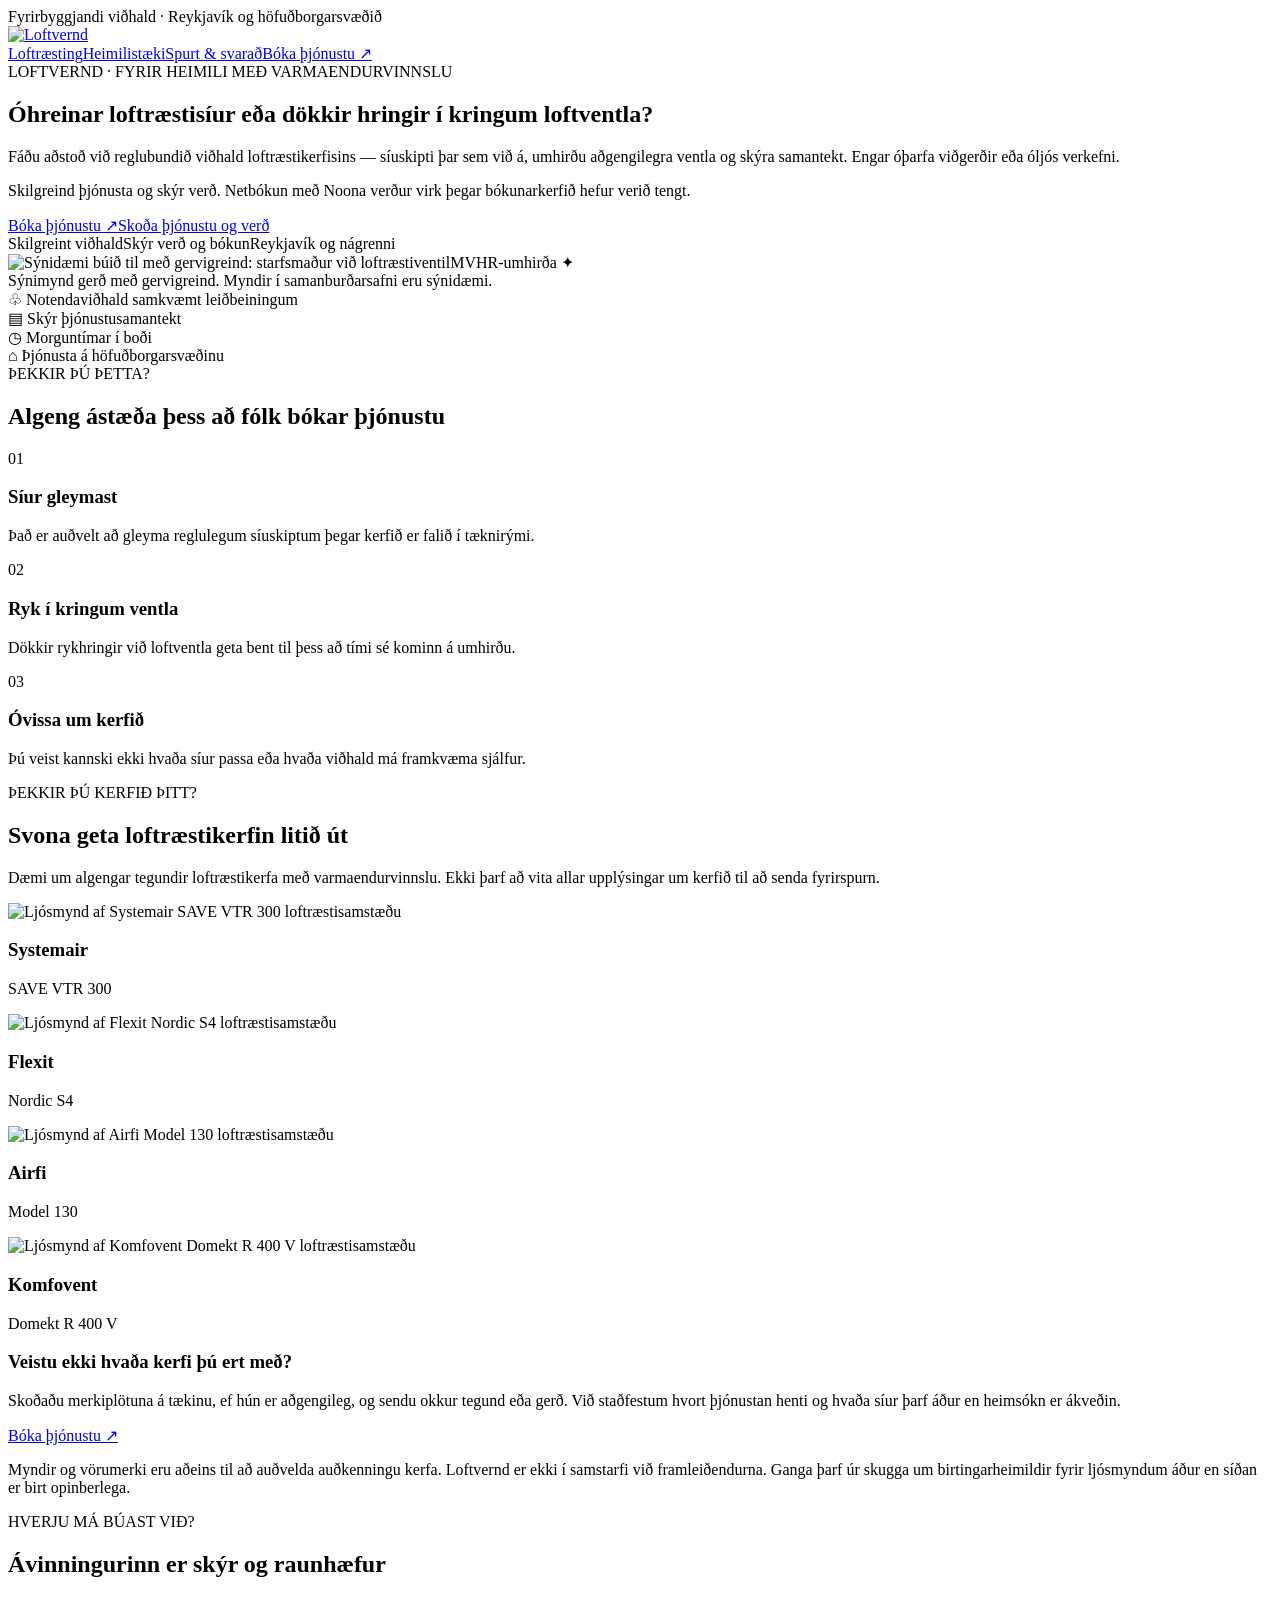
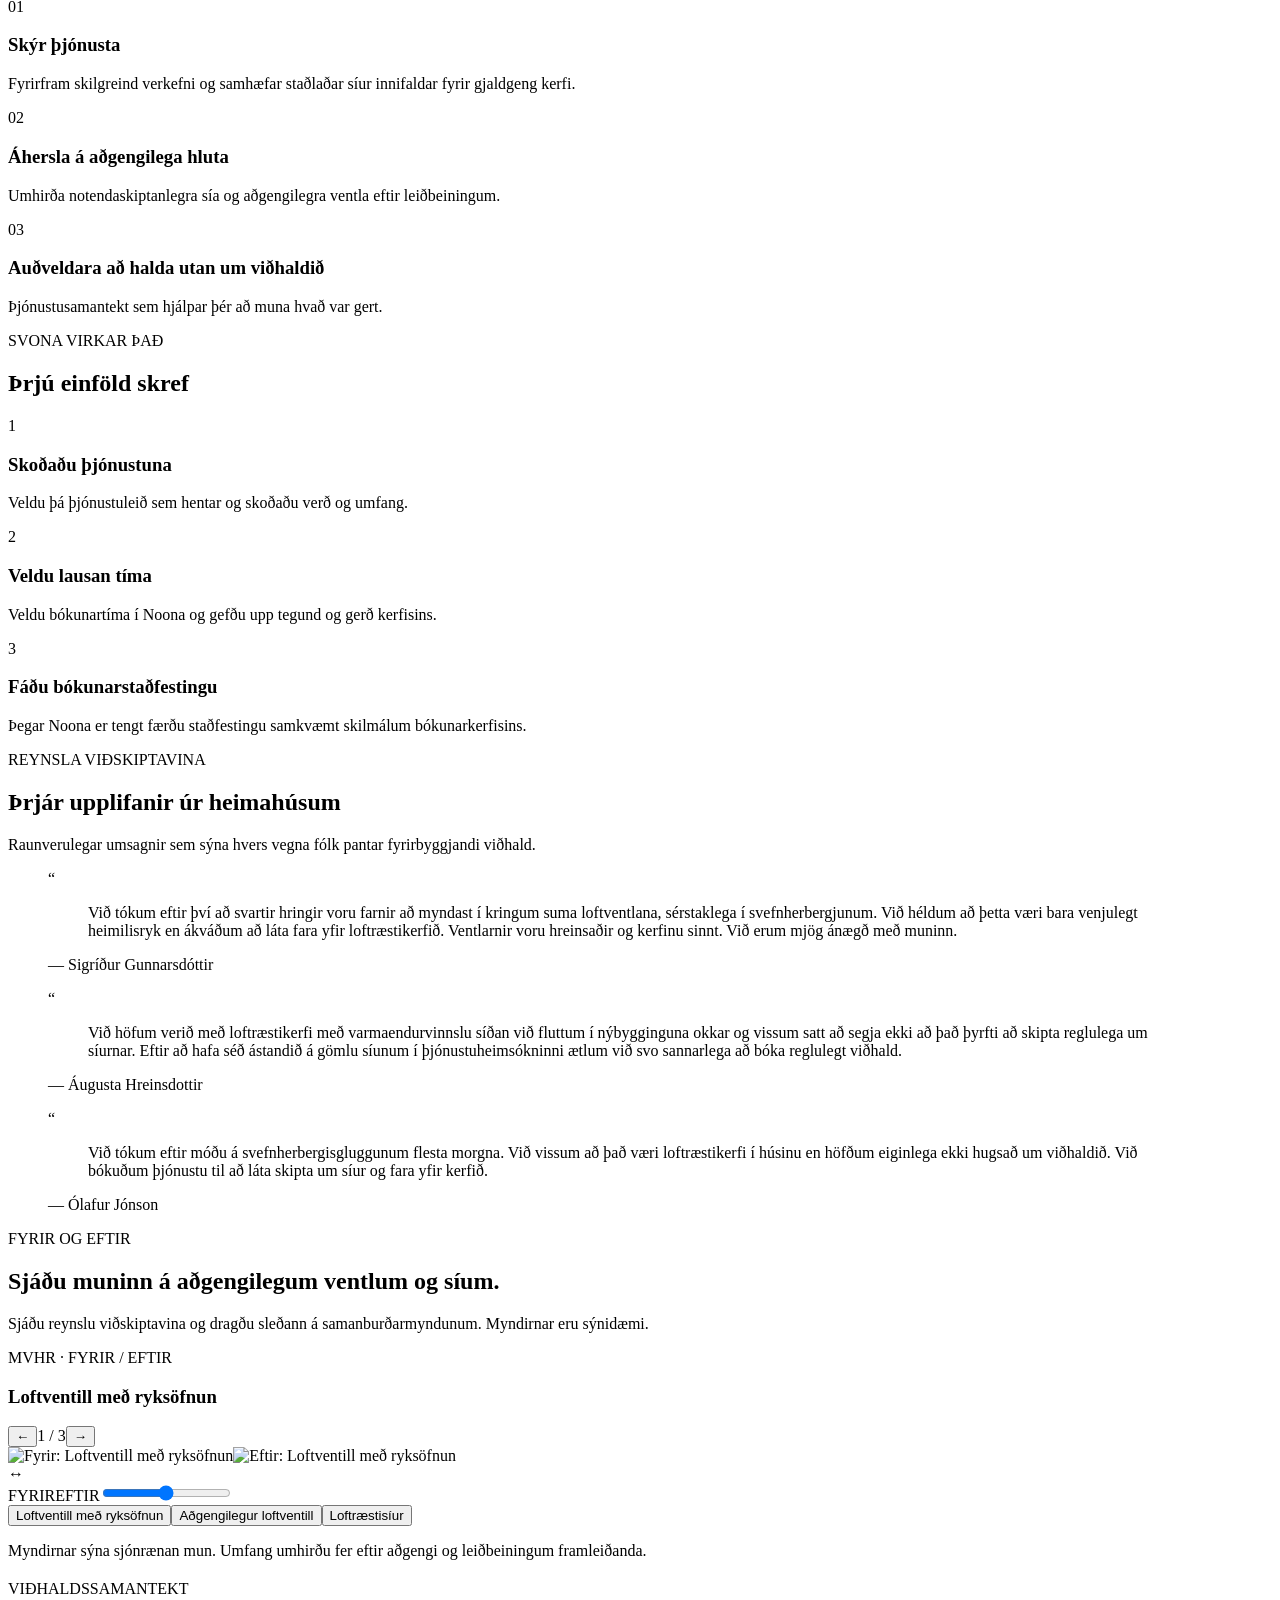
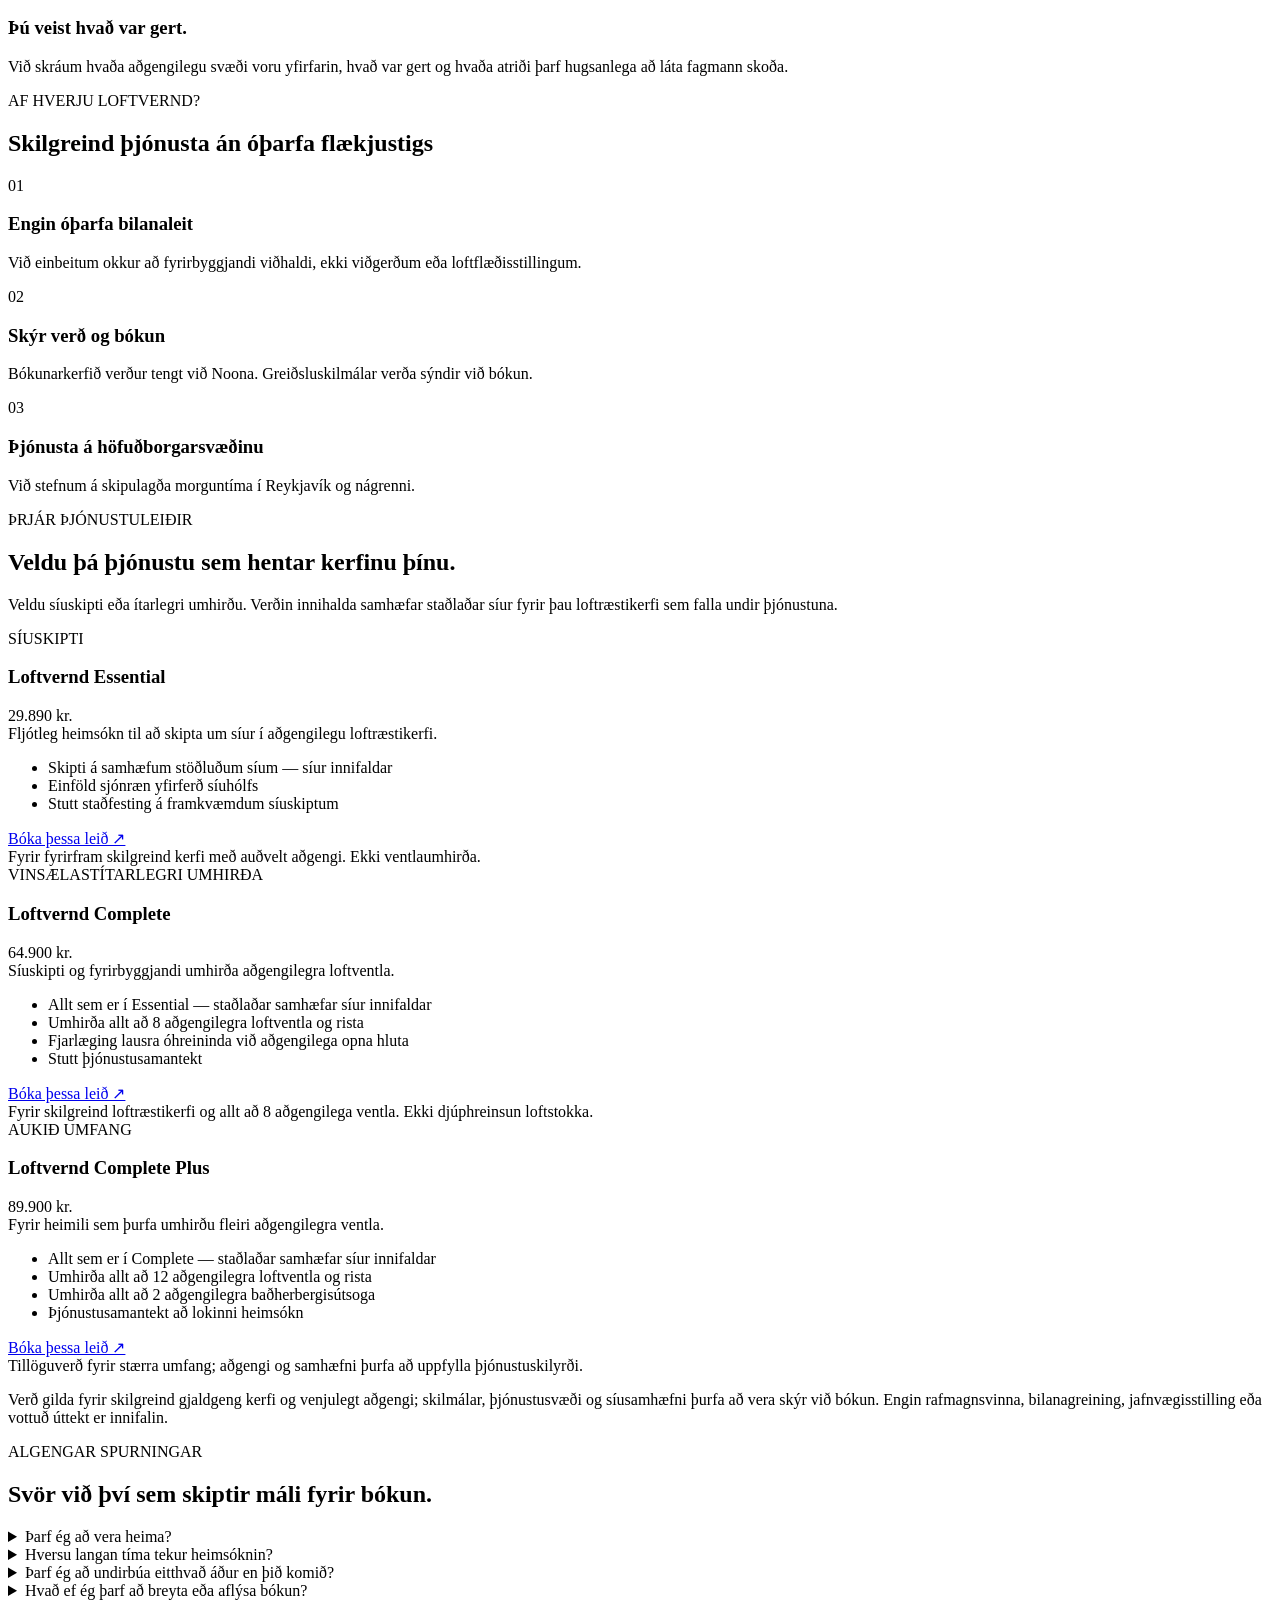
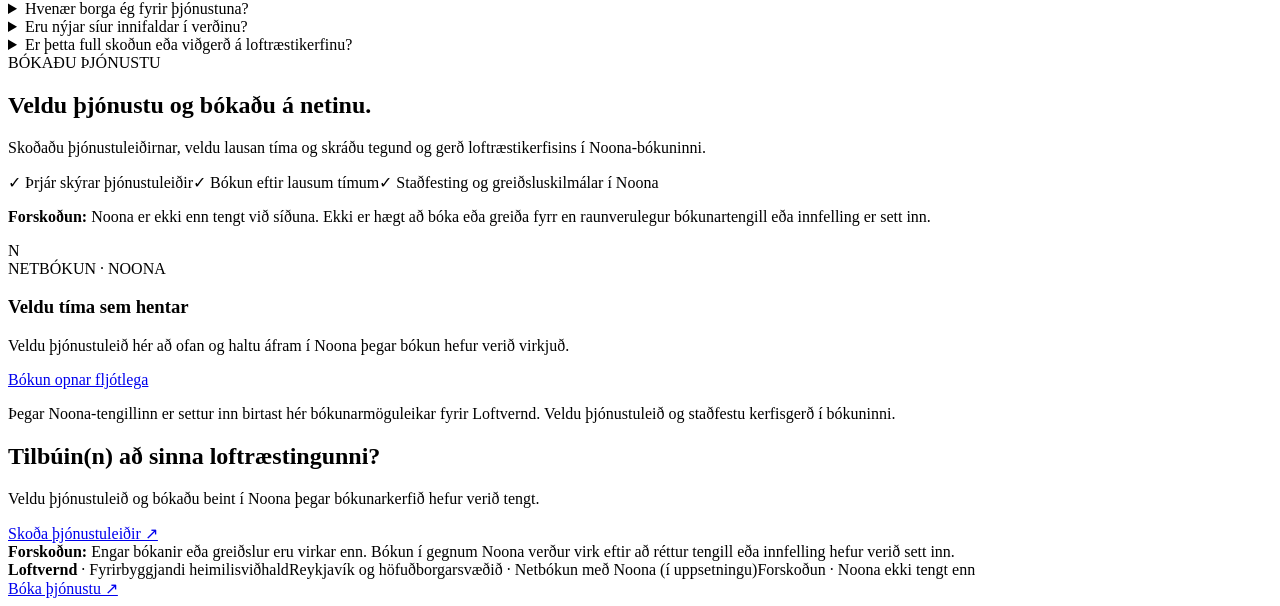
==== index.html @ e2a4fe09 "Add files via upload" ====
<!DOCTYPE html>

<html lang="is"><head><meta charset="utf-8"/><meta content="width=device-width,initial-scale=1" name="viewport"/><meta content="#101F35" name="theme-color"/><meta content="Sían óhrein eða ryk í kringum loftventla? Loftvernd býður upp á fyrirbyggjandi umhirðu loftræstikerfa á höfuðborgarsvæðinu. Skoðaðu þjónustu og verð." name="description"/><title>Loftvernd | Viðhald loftræstikerfa og síuskipti</title><link href="assets/loftvernd-favicon.png" rel="icon" type="image/png"/><link href="assets/style.css" rel="stylesheet"/></head><body id="top"><div class="notice">Fyrirbyggjandi viðhald · Reykjavík og höfuðborgarsvæðið</div><header class="site-header"><div class="shell head-inner"><a aria-label="Loftvernd — efst á síðu" class="brand brand-loftvernd" href="#top"><img alt="Loftvernd" src="assets/loftvernd-logo.png"/></a><nav class="nav"><a href="index.html">Loftræsting</a><a href="dryer.html">Heimilistæki</a><a href="#faq">Spurt &amp; svarað</a><a class="btn btn-sm" data-cta="nav_request" href="#booking">Bóka þjónustu ↗</a></nav></div></header><main><section class="hero"><div class="shell hero-inner"><div><span class="eyebrow">LOFTVERND · FYRIR HEIMILI MEÐ VARMAENDURVINNSLU</span><h1>Óhreinar loftræstisíur eða dökkir hringir í kringum loftventla?</h1><p class="lead">Fáðu aðstoð við reglubundið viðhald loftræstikerfisins — síuskipti þar sem við á, umhirðu aðgengilegra ventla og skýra samantekt. Engar óþarfa viðgerðir eða óljós verkefni.</p><p class="hero-note">Skilgreind þjónusta og skýr verð. Netbókun með Noona verður virk þegar bókunarkerfið hefur verið tengt.</p><div class="hero-actions"><a class="btn" data-cta="hero_request" href="#booking">Bóka þjónustu ↗</a><a class="btn btn-alt" data-cta="hero_prices" href="#services">Skoða þjónustu og verð</a></div><div class="trust-mini"><span>Skilgreint viðhald</span><span>Skýr verð og bókun</span><span>Reykjavík og nágrenni</span></div></div><div class="hero-visual"><img alt="Sýnidæmi búið til með gervigreind: starfsmaður við loftræstiventil" src="assets/vent-technician.webp"/><span class="sticker">MVHR-umhirða ✦</span><div class="caption">Sýnimynd gerð með gervigreind. Myndir í samanburðarsafni eru sýnidæmi.</div></div></div></section><div class="strip"><div class="shell trust-row"><div class="trust-item"><span class="iconbox">♧</span> Notendaviðhald samkvæmt leiðbeiningum</div><div class="trust-item"><span class="iconbox">▤</span> Skýr þjónustusamantekt</div><div class="trust-item"><span class="iconbox">◷</span> Morguntímar í boði</div><div class="trust-item"><span class="iconbox">⌂</span> Þjónusta á höfuðborgarsvæðinu</div></div></div><section class="section soft" id="problems"><div class="shell"><div class="section-header"><span class="eyebrow">ÞEKKIR ÞÚ ÞETTA?</span><h2>Algeng ástæða þess að fólk bókar þjónustu</h2></div><div class="sales-grid"><article class="sales-tile"><span class="sales-tile-number">01</span><h3>Síur gleymast</h3><p>Það er auðvelt að gleyma reglulegum síuskiptum þegar kerfið er falið í tæknirými.</p></article><article class="sales-tile"><span class="sales-tile-number">02</span><h3>Ryk í kringum ventla</h3><p>Dökkir rykhringir við loftventla geta bent til þess að tími sé kominn á umhirðu.</p></article><article class="sales-tile"><span class="sales-tile-number">03</span><h3>Óvissa um kerfið</h3><p>Þú veist kannski ekki hvaða síur passa eða hvaða viðhald má framkvæma sjálfur.</p></article></div></div></section><section class="section mvhr-brand-section" id="systems"><div class="shell">
<div class="section-header"><span class="eyebrow">ÞEKKIR ÞÚ KERFIÐ ÞITT?</span><h2>Svona geta loftræstikerfin litið út</h2><p>Dæmi um algengar tegundir loftræstikerfa með varmaendurvinnslu. Ekki þarf að vita allar upplýsingar um kerfið til að senda fyrirspurn.</p></div>
<div class="mvhr-brand-grid">
<article class="mvhr-brand-card"><img alt="Ljósmynd af Systemair SAVE VTR 300 loftræstisamstæðu" height="168" loading="lazy" onerror="this.onerror=null;this.src='assets/mvhr-brands/systemair.svg';" referrerpolicy="no-referrer" src="https://www.filtero.se/c/461-medium_default/save-vtr-300-filter.jpg" width="260"/><h3>Systemair</h3><p>SAVE VTR 300</p></article>
<article class="mvhr-brand-card"><img alt="Ljósmynd af Flexit Nordic S4 loftræstisamstæðu" height="168" loading="lazy" onerror="this.onerror=null;this.src='assets/mvhr-brands/flexit.svg';" referrerpolicy="no-referrer" src="https://klimaogventilasjon.no/wp-content/uploads/2023/12/nordic-s4_5418.webp" width="260"/><h3>Flexit</h3><p>Nordic S4</p></article>
<article class="mvhr-brand-card"><img alt="Ljósmynd af Airfi Model 130 loftræstisamstæðu" height="168" loading="lazy" onerror="this.onerror=null;this.src='assets/mvhr-brands/airfi.svg';" referrerpolicy="no-referrer" src="https://www.netrauta.fi/media/catalog/product/a/i/airfi-lto-model-130_1.jpg?h=1500&amp;w=1500" width="260"/><h3>Airfi</h3><p>Model 130</p></article>
<article class="mvhr-brand-card"><img alt="Ljósmynd af Komfovent Domekt R 400 V loftræstisamstæðu" height="168" loading="lazy" onerror="this.onerror=null;this.src='assets/mvhr-brands/komfovent.svg';" referrerpolicy="no-referrer" src="https://www.ventia.pl/produkty/komfovent/domekt/27189/image-thumb__27189__content/centrala-wentylacyjna-domekt-r-400v-komfovent-ventia.png" width="260"/><h3>Komfovent</h3><p>Domekt R 400 V</p></article>
</div>
<div class="mvhr-brand-cta"><div><h3>Veistu ekki hvaða kerfi þú ert með?</h3><p>Skoðaðu merkiplötuna á tækinu, ef hún er aðgengileg, og sendu okkur tegund eða gerð. Við staðfestum hvort þjónustan henti og hvaða síur þarf áður en heimsókn er ákveðin.</p></div><a class="btn" data-cta="systems_request" href="#booking">Bóka þjónustu ↗</a></div>
<p class="mvhr-brand-disclaimer">Myndir og vörumerki eru aðeins til að auðvelda auðkenningu kerfa. Loftvernd er ekki í samstarfi við framleiðendurna. Ganga þarf úr skugga um birtingarheimildir fyrir ljósmyndum áður en síðan er birt opinberlega.</p>
</div></section><section class="section" id="benefits"><div class="shell"><div class="section-header"><span class="eyebrow">HVERJU MÁ BÚAST VIÐ?</span><h2>Ávinningurinn er skýr og raunhæfur</h2></div><div class="sales-grid"><article class="sales-tile"><span class="sales-tile-number">01</span><h3>Skýr þjónusta</h3><p>Fyrirfram skilgreind verkefni og samhæfar staðlaðar síur innifaldar fyrir gjaldgeng kerfi.</p></article><article class="sales-tile"><span class="sales-tile-number">02</span><h3>Áhersla á aðgengilega hluta</h3><p>Umhirða notendaskiptanlegra sía og aðgengilegra ventla eftir leiðbeiningum.</p></article><article class="sales-tile"><span class="sales-tile-number">03</span><h3>Auðveldara að halda utan um viðhaldið</h3><p>Þjónustusamantekt sem hjálpar þér að muna hvað var gert.</p></article></div></div></section><section class="section" id="how"><div class="shell"><div class="section-header"><span class="eyebrow">SVONA VIRKAR ÞAÐ</span><h2>Þrjú einföld skref</h2></div><div class="three-steps"><div class="step"><span class="step-num">1</span><h3>Skoðaðu þjónustuna</h3><p>Veldu þá þjónustuleið sem hentar og skoðaðu verð og umfang.</p></div><div class="step"><span class="step-num">2</span><h3>Veldu lausan tíma</h3><p>Veldu bókunartíma í Noona og gefðu upp tegund og gerð kerfisins.</p></div><div class="step"><span class="step-num">3</span><h3>Fáðu bókunarstaðfestingu</h3><p>Þegar Noona er tengt færðu staðfestingu samkvæmt skilmálum bókunarkerfisins.</p></div></div></div></section><section class="review reviews-three" id="reviews"><div class="shell"><div class="section-header review-heading"><span class="eyebrow">REYNSLA VIÐSKIPTAVINA</span><h2>Þrjár upplifanir úr heimahúsum</h2><p>Raunverulegar umsagnir sem sýna hvers vegna fólk pantar fyrirbyggjandi viðhald.</p></div><div class="testimonial-grid"><figure class="testimonial-card"><div aria-hidden="true" class="testimonial-quote">“</div><blockquote>Við tókum eftir því að svartir hringir voru farnir að myndast í kringum suma loftventlana, sérstaklega í svefnherbergjunum. Við héldum að þetta væri bara venjulegt heimilisryk en ákváðum að láta fara yfir loftræstikerfið. Ventlarnir voru hreinsaðir og kerfinu sinnt. Við erum mjög ánægð með muninn.</blockquote><figcaption>— Sigríður Gunnarsdóttir</figcaption></figure><figure class="testimonial-card"><div aria-hidden="true" class="testimonial-quote">“</div><blockquote>Við höfum verið með loftræstikerfi með varmaendurvinnslu síðan við fluttum í nýbygginguna okkar og vissum satt að segja ekki að það þyrfti að skipta reglulega um síurnar. Eftir að hafa séð ástandið á gömlu síunum í þjónustuheimsókninni ætlum við svo sannarlega að bóka reglulegt viðhald.</blockquote><figcaption>— Áugusta Hreinsdottir</figcaption></figure><figure class="testimonial-card"><div aria-hidden="true" class="testimonial-quote">“</div><blockquote>Við tókum eftir móðu á svefnherbergisgluggunum flesta morgna. Við vissum að það væri loftræstikerfi í húsinu en höfðum eiginlega ekki hugsað um viðhaldið. Við bókuðum þjónustu til að láta skipta um síur og fara yfir kerfið.</blockquote><figcaption>— Ólafur Jónson</figcaption></figure></div></div></section><section class="section warm" id="proof"><div class="shell"><div class="section-header"><span class="eyebrow">FYRIR OG EFTIR</span><h2>Sjáðu muninn á aðgengilegum ventlum og síum.</h2><p>Sjáðu reynslu viðskiptavina og dragðu sleðann á samanburðarmyndunum. Myndirnar eru sýnidæmi.</p></div><div aria-label="Fyrir og eftir myndasafn fyrir loftræstingu" class="gallery-widget">
<div class="gallery-top"><div><span class="gallery-kicker">MVHR · FYRIR / EFTIR</span><h3 id="gallery-title">Loftventill með ryksöfnun</h3></div><div class="gallery-nav"><button aria-label="Fyrri mynd" id="gallery-prev" type="button">←</button><span aria-live="polite" id="gallery-count">1 / 3</span><button aria-label="Næsta mynd" id="gallery-next" type="button">→</button></div></div>
<div class="comparison" id="comparison" style="--split:50%"><img alt="Fyrir: Loftventill með ryksöfnun" draggable="false" id="compare-before" src="assets/mvhr-gallery/ceiling-before.webp"/><img alt="Eftir: Loftventill með ryksöfnun" draggable="false" id="compare-after" src="assets/mvhr-gallery/ceiling-after.webp"/><div aria-hidden="true" class="comparison-line"><span>↔</span></div><span class="compare-label left">FYRIR</span><span class="compare-label right">EFTIR</span><input aria-label="Renndu til að bera saman fyrir og eftir mynd" id="compare-range" max="100" min="0" type="range" value="50"/></div>
<div aria-label="Veldu samanburðarmynd" class="gallery-thumbs mvhr-gallery-thumbs" id="gallery-thumbs" role="group"></div>
<p class="gallery-caption">Myndirnar sýna sjónrænan mun. Umfang umhirðu fer eftir aðgengi og leiðbeiningum framleiðanda.</p>
</div><div class="proof-box" style="margin-top:20px"><span class="pill">VIÐHALDSSAMANTEKT</span><h3>Þú veist hvað var gert.</h3><p>Við skráum hvaða aðgengilegu svæði voru yfirfarin, hvað var gert og hvaða atriði þarf hugsanlega að láta fagmann skoða.</p></div></div></section><section class="section soft" id="why-us"><div class="shell"><div class="section-header"><span class="eyebrow">AF HVERJU LOFTVERND?</span><h2>Skilgreind þjónusta án óþarfa flækjustigs</h2></div><div class="sales-grid"><article class="sales-tile"><span class="sales-tile-number">01</span><h3>Engin óþarfa bilanaleit</h3><p>Við einbeitum okkur að fyrirbyggjandi viðhaldi, ekki viðgerðum eða loftflæðisstillingum.</p></article><article class="sales-tile"><span class="sales-tile-number">02</span><h3>Skýr verð og bókun</h3><p>Bókunarkerfið verður tengt við Noona. Greiðsluskilmálar verða sýndir við bókun.</p></article><article class="sales-tile"><span class="sales-tile-number">03</span><h3>Þjónusta á höfuðborgarsvæðinu</h3><p>Við stefnum á skipulagða morguntíma í Reykjavík og nágrenni.</p></article></div></div></section><section class="section soft" id="services"><div class="shell"><div class="section-header"><span class="eyebrow">ÞRJÁR ÞJÓNUSTULEIÐIR</span><h2>Veldu þá þjónustu sem hentar kerfinu þínu.</h2><p>Veldu síuskipti eða ítarlegri umhirðu. Verðin innihalda samhæfar staðlaðar síur fyrir þau loftræstikerfi sem falla undir þjónustuna.</p></div><div class="cards"><article class="card"><span class="pill">SÍUSKIPTI</span><h3>Loftvernd Essential</h3><div class="price">29.890 kr.</div><div class="meta">Fljótleg heimsókn til að skipta um síur í aðgengilegu loftræstikerfi.</div><ul><li>Skipti á samhæfum stöðluðum síum — síur innifaldar</li><li>Einföld sjónræn yfirferð síuhólfs</li><li>Stutt staðfesting á framkvæmdum síuskiptum</li></ul><a class="btn" data-cta="package_request" data-service="Loftvernd Essential" href="#booking">Bóka þessa leið ↗</a><div class="smallprint">Fyrir fyrirfram skilgreind kerfi með auðvelt aðgengi. Ekki ventlaumhirða.</div></article><article class="card featured"><span class="badge-tag">VINSÆLAST</span><span class="pill">ÍTARLEGRI UMHIRÐA</span><h3>Loftvernd Complete</h3><div class="price">64.900 kr.</div><div class="meta">Síuskipti og fyrirbyggjandi umhirða aðgengilegra loftventla.</div><ul><li>Allt sem er í Essential — staðlaðar samhæfar síur innifaldar</li><li>Umhirða allt að 8 aðgengilegra loftventla og rista</li><li>Fjarlæging lausra óhreininda við aðgengilega opna hluta</li><li>Stutt þjónustusamantekt</li></ul><a class="btn" data-cta="package_request" data-service="Loftvernd Complete" href="#booking">Bóka þessa leið ↗</a><div class="smallprint">Fyrir skilgreind loftræstikerfi og allt að 8 aðgengilega ventla. Ekki djúphreinsun loftstokka.</div></article><article class="card"><span class="pill">AUKIÐ UMFANG</span><h3>Loftvernd Complete Plus</h3><div class="price">89.900 kr.</div><div class="meta">Fyrir heimili sem þurfa umhirðu fleiri aðgengilegra ventla.</div><ul><li>Allt sem er í Complete — staðlaðar samhæfar síur innifaldar</li><li>Umhirða allt að 12 aðgengilegra loftventla og rista</li><li>Umhirða allt að 2 aðgengilegra baðherbergisútsoga</li><li>Þjónustusamantekt að lokinni heimsókn</li></ul><a class="btn" data-cta="package_request" data-service="Loftvernd Complete Plus" href="#booking">Bóka þessa leið ↗</a><div class="smallprint">Tillöguverð fyrir stærra umfang; aðgengi og samhæfni þurfa að uppfylla þjónustuskilyrði.</div></article></div><p class="blurb">Verð gilda fyrir skilgreind gjaldgeng kerfi og venjulegt aðgengi; skilmálar, þjónustusvæði og síusamhæfni þurfa að vera skýr við bókun. Engin rafmagnsvinna, bilanagreining, jafnvægisstilling eða vottuð úttekt er innifalin.</p></div></section><section class="section soft" id="faq"><div class="shell"><div class="section-header"><span class="eyebrow">ALGENGAR SPURNINGAR</span><h2>Svör við því sem skiptir máli fyrir bókun.</h2></div><div class="faq"><details><summary>Þarf ég að vera heima?</summary><p>Já, við biðjum um að fullorðinn einstaklingur sé á staðnum meðan heimsóknin fer fram, svo hægt sé að tryggja aðgang og fara yfir niðurstöðuna.</p></details><details><summary>Hversu langan tíma tekur heimsóknin?</summary><p>Tíminn fer eftir umfangi þjónustu, aðgengi og gerð loftræstikerfis. Áætluð tímalengd verður staðfest þegar heimsókn er bókuð.</p></details><details><summary>Þarf ég að undirbúa eitthvað áður en þið komið?</summary><p>Það nægir að hafa gott aðgengi að tækinu eða kerfinu og svæðinu í kring. Þú þarft ekki að taka neitt í sundur. Gott er að hafa tegund og gerð tækis tiltæka ef þú veist hana.</p></details><details><summary>Hvað ef ég þarf að breyta eða aflýsa bókun?</summary><p>Hafðu samband eins fljótt og þú getur. Við reynum að finna annan lausan morguntíma. Nánari skilmálar verða birtir áður en bókun opnar.</p></details><details><summary>Hvenær borga ég fyrir þjónustuna?</summary><p>Greiðsluskilmálar birtast í Noona þegar netbókun hefur verið virkjuð. Samhæfar staðlaðar síur eru innifaldar fyrir gjaldgeng kerfi.</p></details><details><summary>Eru nýjar síur innifaldar í verðinu?</summary><p>Já, samhæfar staðlaðar síur eru innifaldar fyrir þau kerfi sem falla undir þjónustuna. Athuga þarf tegund kerfis fyrir staðfestingu.</p></details><details><summary>Er þetta full skoðun eða viðgerð á loftræstikerfinu?</summary><p>Nei, Loftvernd sinnir skilgreindu, aðgengilegu notendaviðhaldi. Rafmagnsvinna, viðgerðir, loftflæðismælingar, stillingar og vottun eru ekki innifalin.</p></details></div></div></section><section class="section request-section" id="booking"><div class="shell request-layout"><div><span class="eyebrow">BÓKAÐU ÞJÓNUSTU</span><h2>Veldu þjónustu og bókaðu á netinu.</h2><p>Skoðaðu þjónustuleiðirnar, veldu lausan tíma og skráðu tegund og gerð loftræstikerfisins í Noona-bókuninni.</p><div class="request-points"><span>✓ Þrjár skýrar þjónustuleiðir</span><span>✓ Bókun eftir lausum tímum</span><span>✓ Staðfesting og greiðsluskilmálar í Noona</span></div><p class="preview-warning"><strong>Forskoðun:</strong> Noona er ekki enn tengt við síðuna. Ekki er hægt að bóka eða greiða fyrr en raunverulegur bókunartengill eða innfelling er sett inn.</p></div><div class="noona-panel"><div class="noona-mark">N</div><span class="eyebrow">NETBÓKUN · NOONA</span><h3>Veldu tíma sem hentar</h3><p id="selected-package">Veldu þjónustuleið hér að ofan og haltu áfram í Noona þegar bókun hefur verið virkjuð.</p><div id="noona-embed-slot"><!-- NOONA EMBED START: paste the exact website-widget code supplied by your Noona HQ account here. NOONA EMBED END --></div><a aria-disabled="true" class="btn noona-book-link" href="#booking">Bókun opnar fljótlega</a><p class="noona-help">Þegar Noona-tengillinn er settur inn birtast hér bókunarmöguleikar fyrir Loftvernd. Veldu þjónustuleið og staðfestu kerfisgerð í bókuninni.</p></div></div></section><section class="section" id="booking-status"><div class="shell"><div class="last-cta"><h2>Tilbúin(n) að sinna loftræstingunni?</h2><p>Veldu þjónustuleið og bókaðu beint í Noona þegar bókunarkerfið hefur verið tengt.</p><a class="btn" href="#services">Skoða þjónustuleiðir ↗</a></div><div class="status-note"><strong>Forskoðun:</strong> Engar bókanir eða greiðslur eru virkar enn. Bókun í gegnum Noona verður virk eftir að réttur tengill eða innfelling hefur verið sett inn.</div></div></section></main><footer class="footer"><div class="shell footer-inner"><span><strong>Loftvernd</strong> · Fyrirbyggjandi heimilisviðhald</span><span>Reykjavík og höfuðborgarsvæðið · Netbókun með Noona (í uppsetningu)</span><span>Forskoðun · Noona ekki tengt enn</span></div></footer><div class="mobile-cta"><a class="btn" data-cta="sticky_request" href="#booking">Bóka þjónustu ↗</a></div><script>
(()=>{
 const data=[
  {id:'ceiling',title:'Loftventill með ryksöfnun'},
  {id:'valve',title:'Aðgengilegur loftventill'},
  {id:'filters',title:'Loftræstisíur'}
 ];
 const root=document.getElementById('comparison'),range=document.getElementById('compare-range'),after=document.getElementById('compare-after'),before=document.getElementById('compare-before'),title=document.getElementById('gallery-title'),count=document.getElementById('gallery-count'),thumbs=document.getElementById('gallery-thumbs');
 let selected=0;
 function select(i){selected=(i+data.length)%data.length;const d=data[selected];after.src='assets/mvhr-gallery/'+d.id+'-after.webp';before.src='assets/mvhr-gallery/'+d.id+'-before.webp';after.alt='Eftir: '+d.title;before.alt='Fyrir: '+d.title;title.textContent=d.title;count.textContent=(selected+1)+' / '+data.length;range.value=50;root.style.setProperty('--split','50%');[...thumbs.children].forEach((el,j)=>{el.classList.toggle('active',j===selected);el.setAttribute('aria-pressed',String(j===selected))});}
 data.forEach((d,i)=>{const btn=document.createElement('button');btn.type='button';btn.className='gallery-thumb';btn.setAttribute('aria-label','Skoða: '+d.title);btn.innerHTML='<img src="assets/mvhr-gallery/'+d.id+'-after.webp" alt="" loading="lazy"><span>'+d.title+'</span>';btn.addEventListener('click',()=>select(i));thumbs.appendChild(btn)});
 range.addEventListener('input',()=>root.style.setProperty('--split',range.value+'%'));
 document.getElementById('gallery-next').addEventListener('click',()=>select(selected+1));document.getElementById('gallery-prev').addEventListener('click',()=>select(selected-1));
 select(0);
})();
</script><script defer="" src="assets/noona-booking.js"></script></body></html>
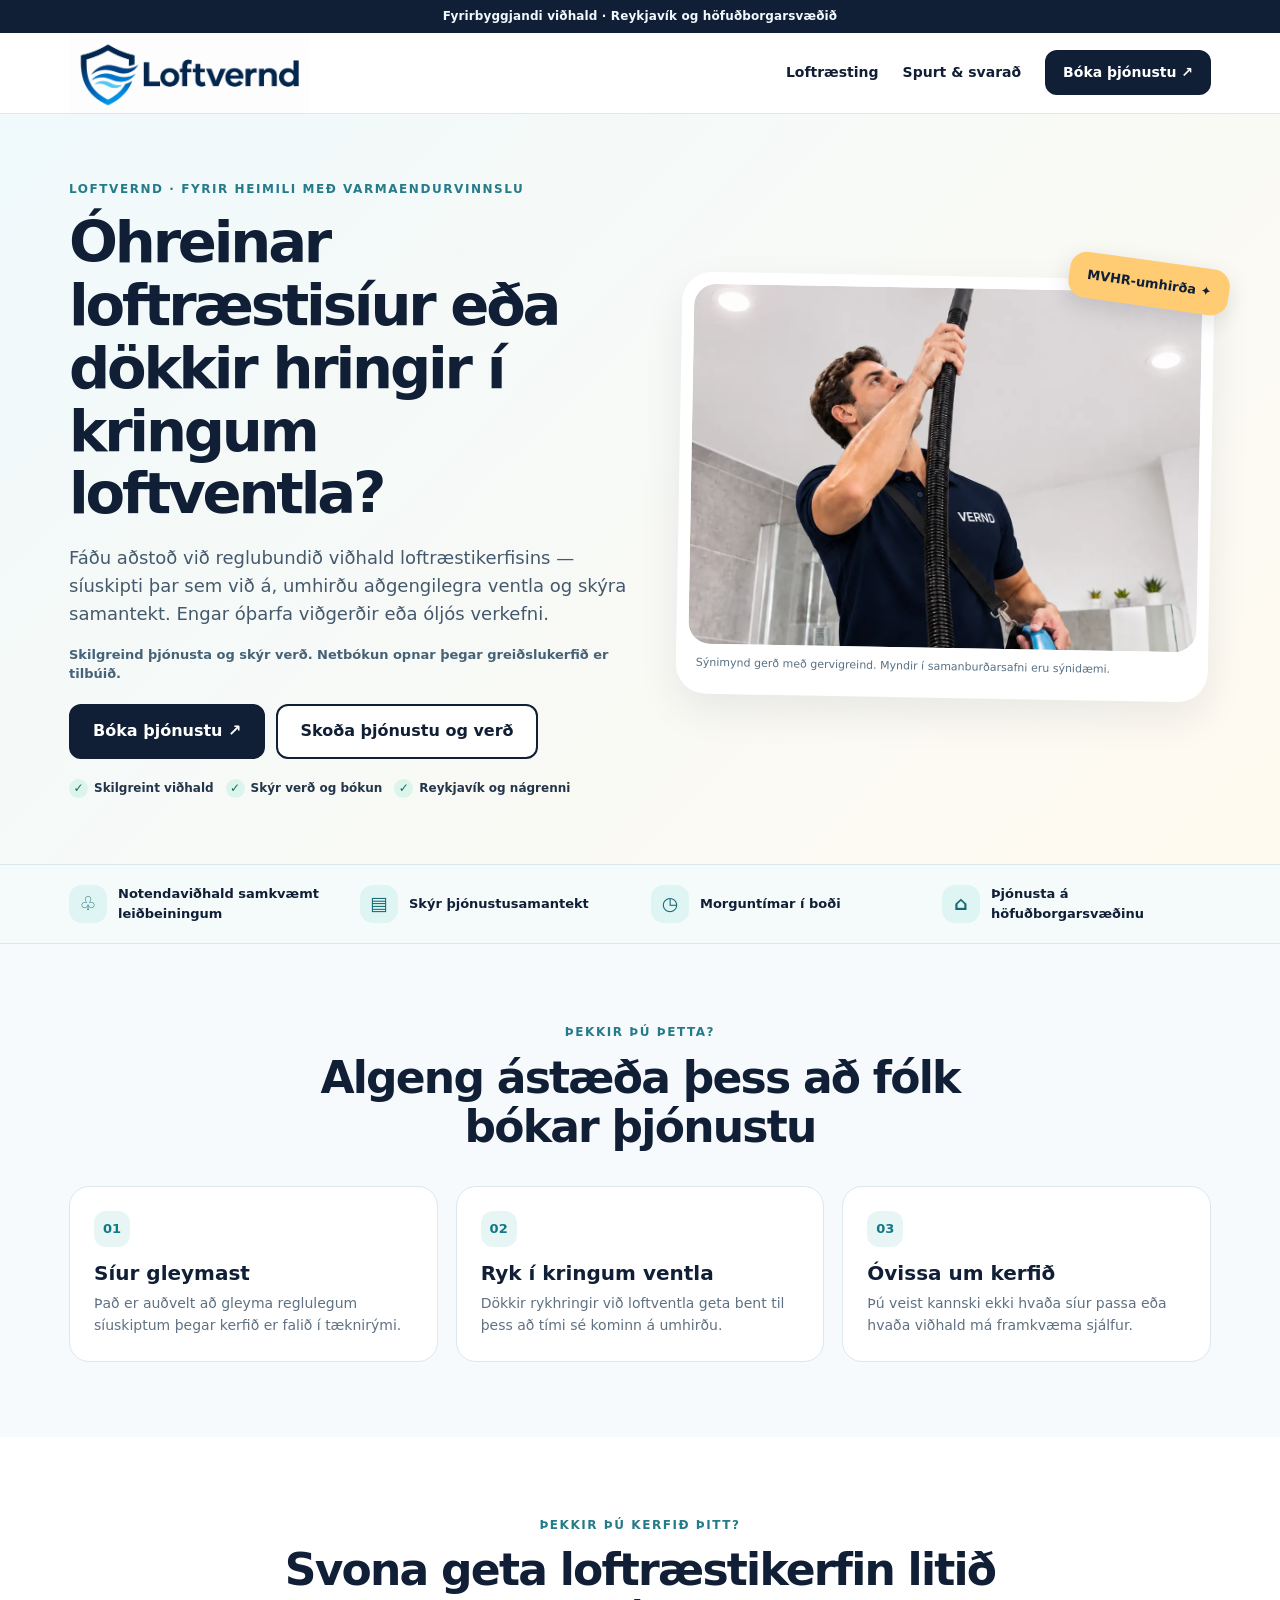
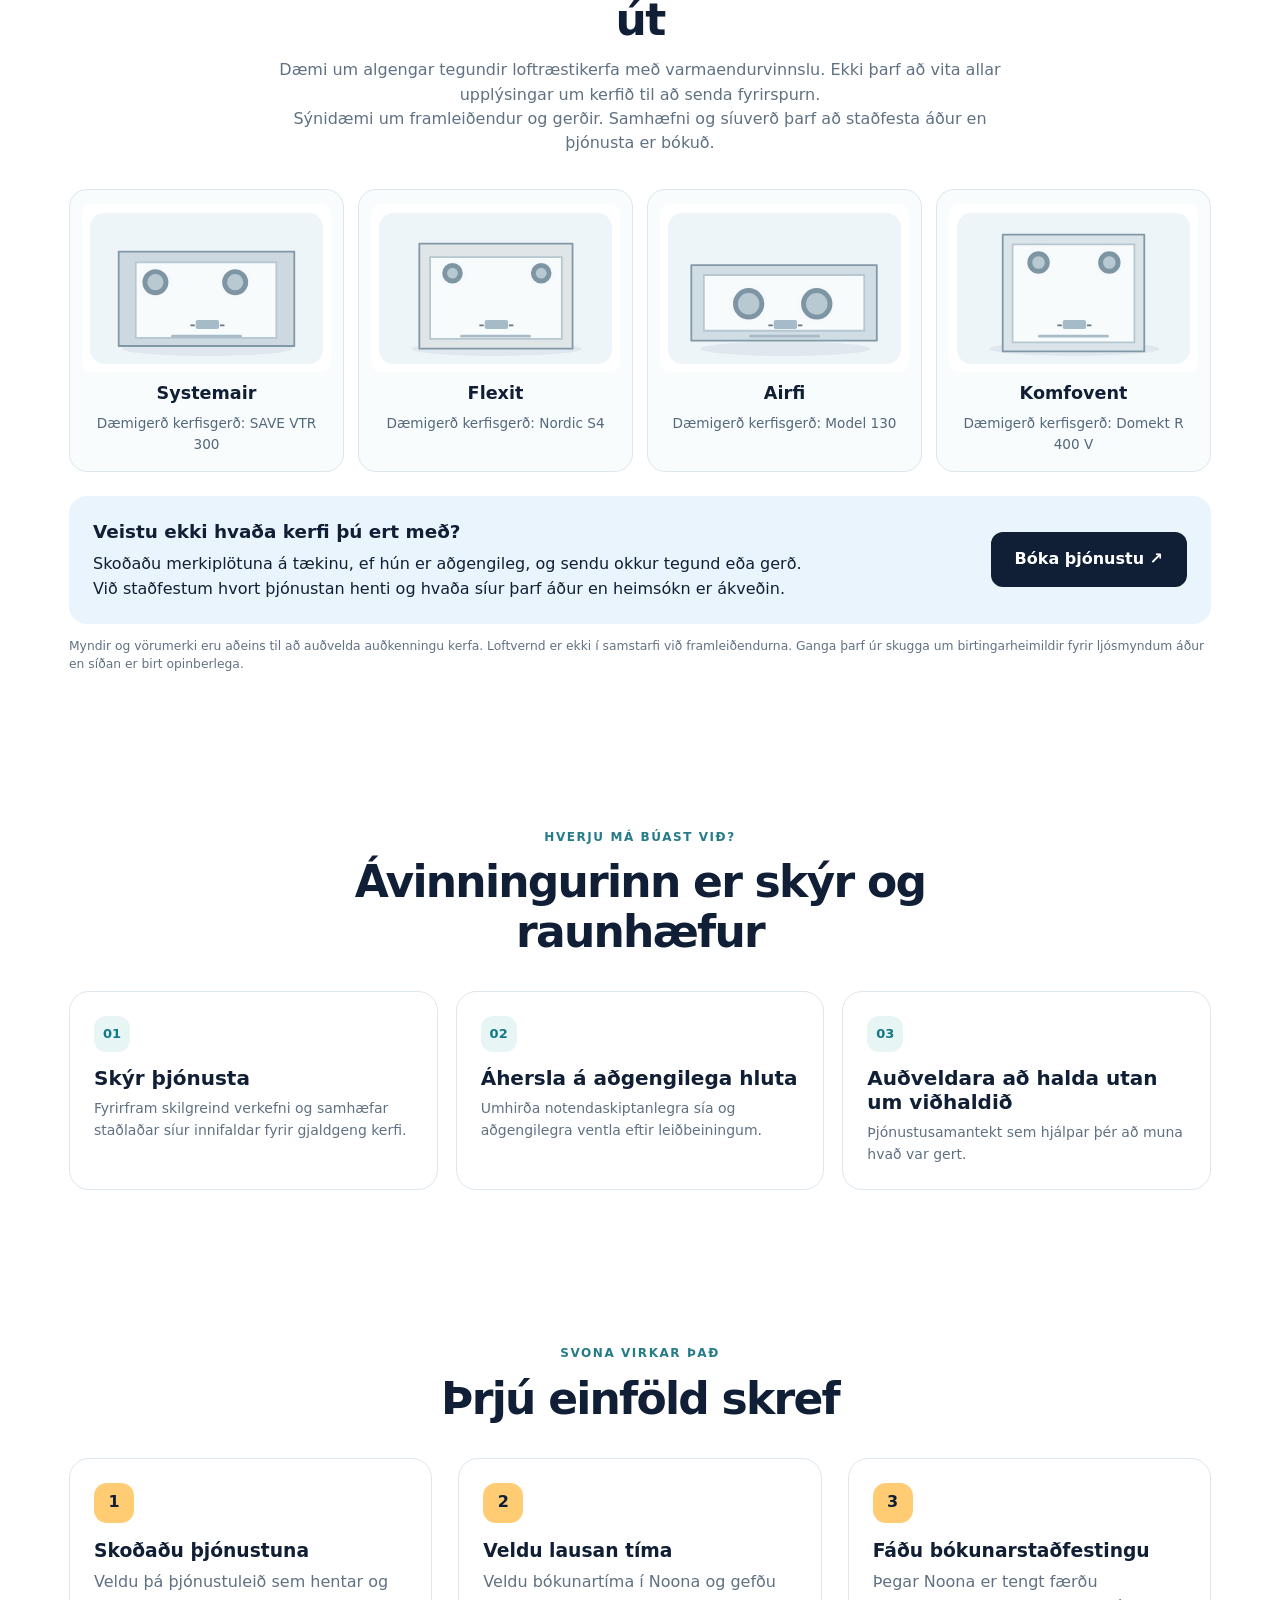
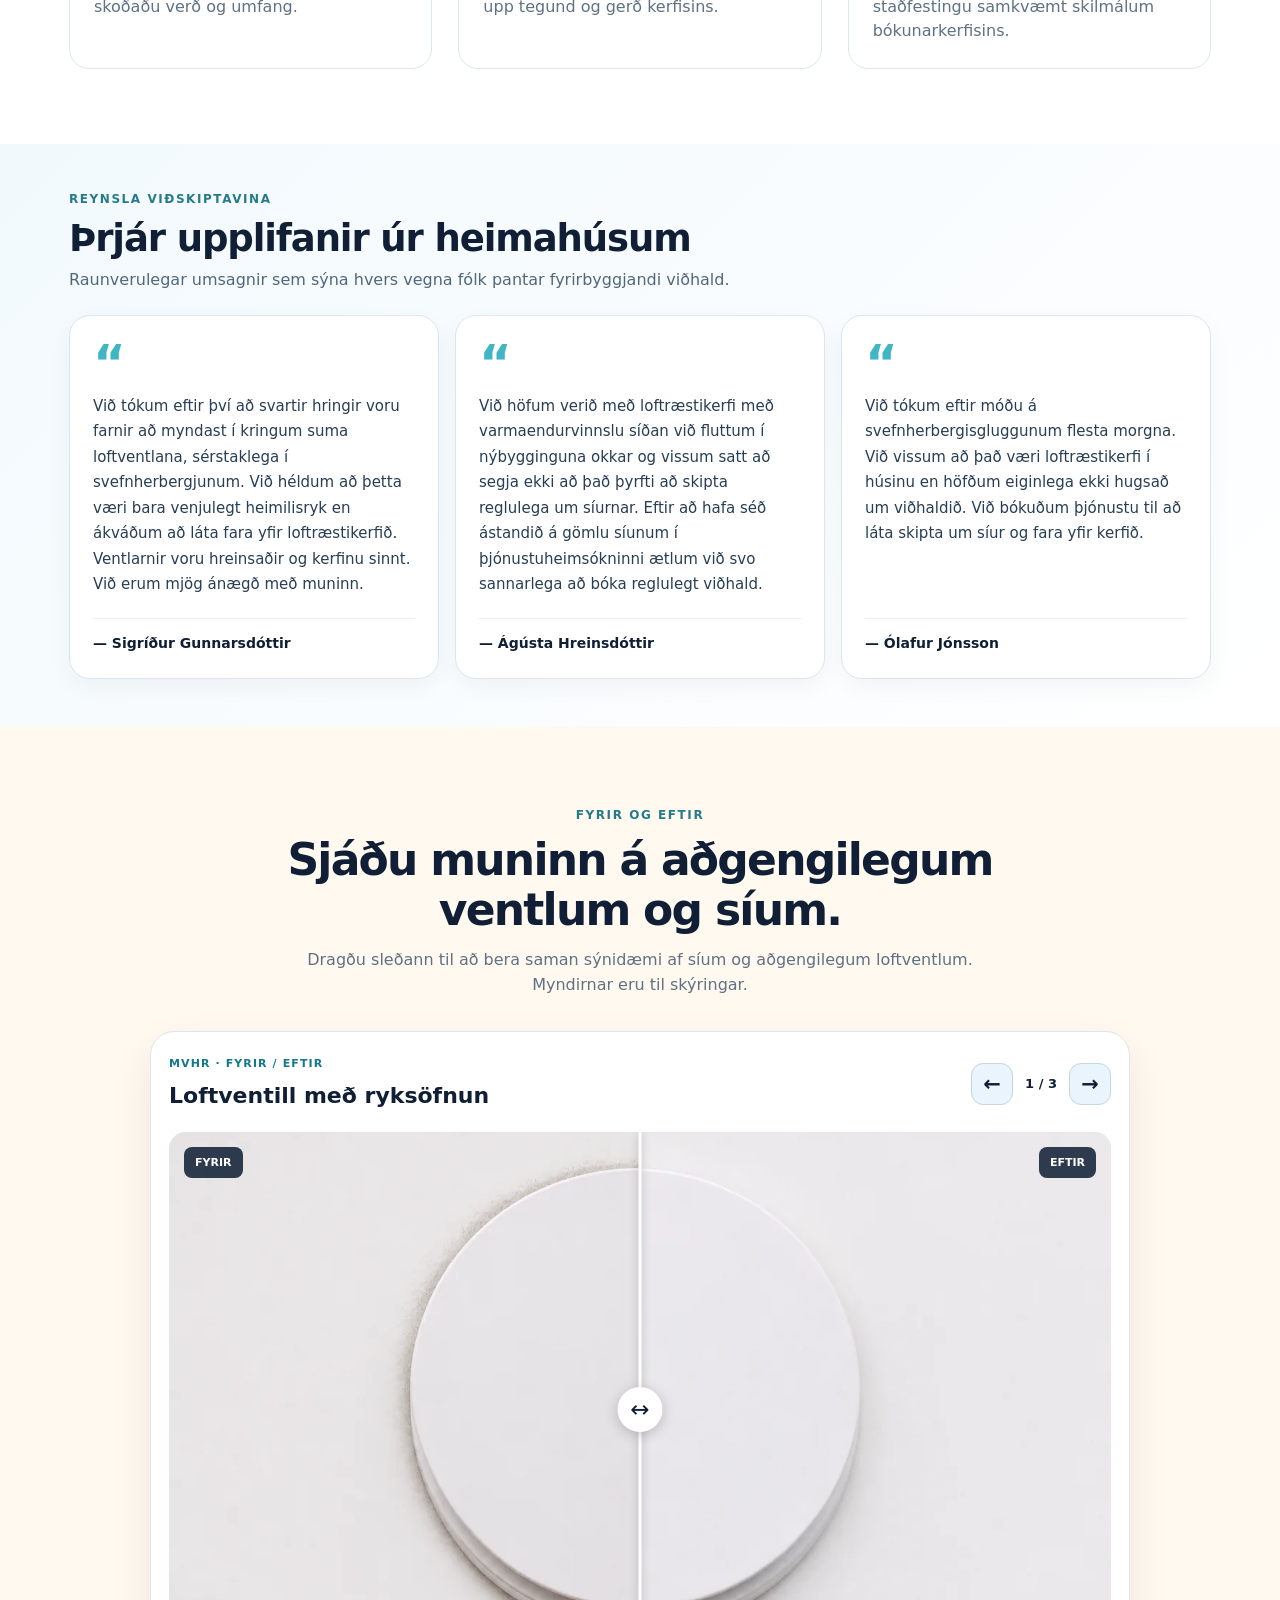
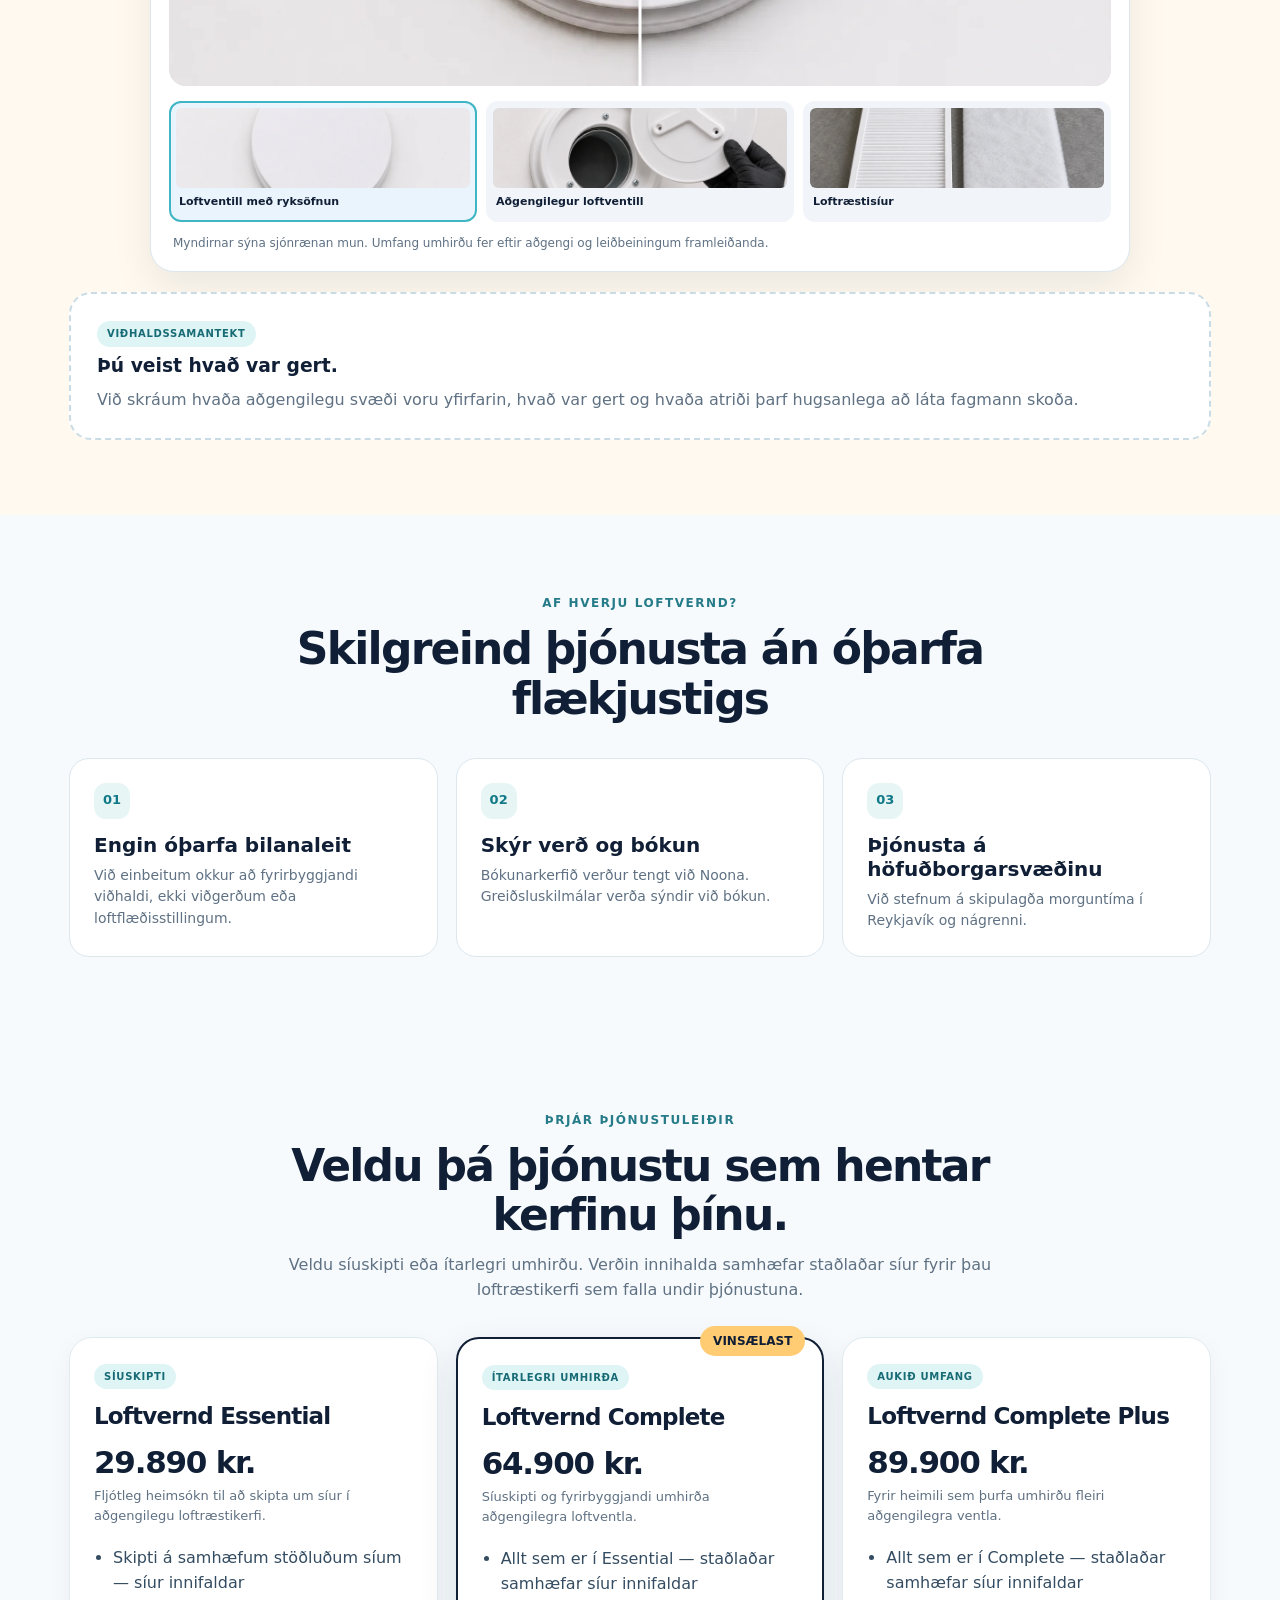
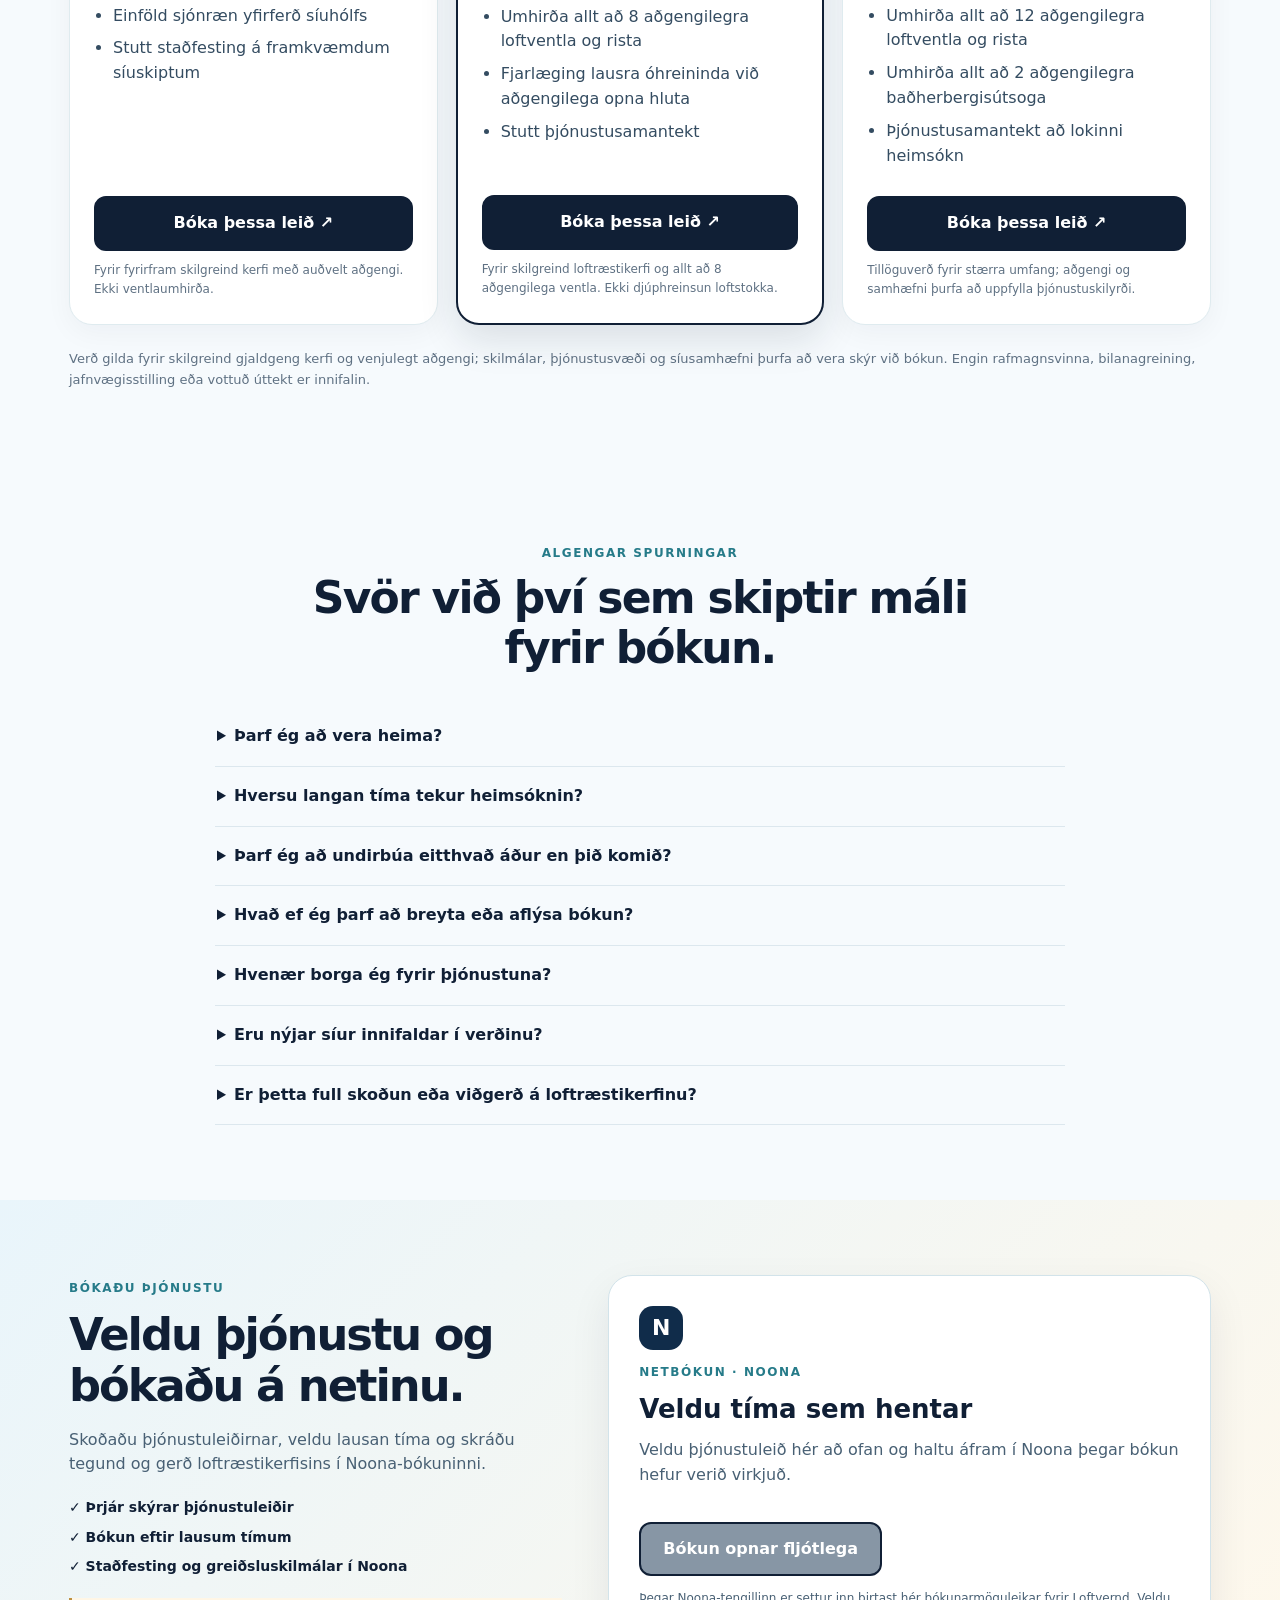
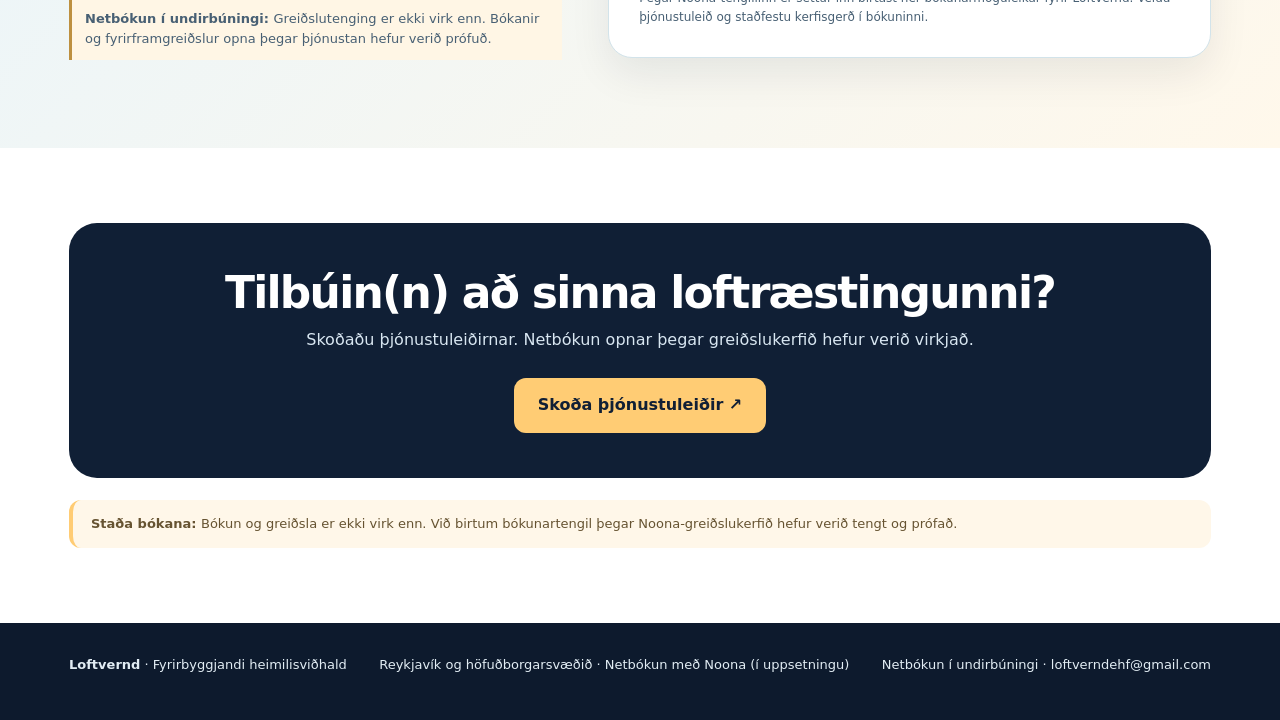
==== commit 5c6ff433: "Add files via upload" ====
--- a/index.html
+++ b/index.html
@@ -1,21 +1,22 @@
+<!DOCTYPE html>
 <!DOCTYPE html>
 
-<html lang="is"><head><meta charset="utf-8"/><meta content="width=device-width,initial-scale=1" name="viewport"/><meta content="#101F35" name="theme-color"/><meta content="Sían óhrein eða ryk í kringum loftventla? Loftvernd býður upp á fyrirbyggjandi umhirðu loftræstikerfa á höfuðborgarsvæðinu. Skoðaðu þjónustu og verð." name="description"/><title>Loftvernd | Viðhald loftræstikerfa og síuskipti</title><link href="assets/loftvernd-favicon.png" rel="icon" type="image/png"/><link href="assets/style.css" rel="stylesheet"/></head><body id="top"><div class="notice">Fyrirbyggjandi viðhald · Reykjavík og höfuðborgarsvæðið</div><header class="site-header"><div class="shell head-inner"><a aria-label="Loftvernd — efst á síðu" class="brand brand-loftvernd" href="#top"><img alt="Loftvernd" src="assets/loftvernd-logo.png"/></a><nav class="nav"><a href="index.html">Loftræsting</a><a href="dryer.html">Heimilistæki</a><a href="#faq">Spurt &amp; svarað</a><a class="btn btn-sm" data-cta="nav_request" href="#booking">Bóka þjónustu ↗</a></nav></div></header><main><section class="hero"><div class="shell hero-inner"><div><span class="eyebrow">LOFTVERND · FYRIR HEIMILI MEÐ VARMAENDURVINNSLU</span><h1>Óhreinar loftræstisíur eða dökkir hringir í kringum loftventla?</h1><p class="lead">Fáðu aðstoð við reglubundið viðhald loftræstikerfisins — síuskipti þar sem við á, umhirðu aðgengilegra ventla og skýra samantekt. Engar óþarfa viðgerðir eða óljós verkefni.</p><p class="hero-note">Skilgreind þjónusta og skýr verð. Netbókun með Noona verður virk þegar bókunarkerfið hefur verið tengt.</p><div class="hero-actions"><a class="btn" data-cta="hero_request" href="#booking">Bóka þjónustu ↗</a><a class="btn btn-alt" data-cta="hero_prices" href="#services">Skoða þjónustu og verð</a></div><div class="trust-mini"><span>Skilgreint viðhald</span><span>Skýr verð og bókun</span><span>Reykjavík og nágrenni</span></div></div><div class="hero-visual"><img alt="Sýnidæmi búið til með gervigreind: starfsmaður við loftræstiventil" src="assets/vent-technician.webp"/><span class="sticker">MVHR-umhirða ✦</span><div class="caption">Sýnimynd gerð með gervigreind. Myndir í samanburðarsafni eru sýnidæmi.</div></div></div></section><div class="strip"><div class="shell trust-row"><div class="trust-item"><span class="iconbox">♧</span> Notendaviðhald samkvæmt leiðbeiningum</div><div class="trust-item"><span class="iconbox">▤</span> Skýr þjónustusamantekt</div><div class="trust-item"><span class="iconbox">◷</span> Morguntímar í boði</div><div class="trust-item"><span class="iconbox">⌂</span> Þjónusta á höfuðborgarsvæðinu</div></div></div><section class="section soft" id="problems"><div class="shell"><div class="section-header"><span class="eyebrow">ÞEKKIR ÞÚ ÞETTA?</span><h2>Algeng ástæða þess að fólk bókar þjónustu</h2></div><div class="sales-grid"><article class="sales-tile"><span class="sales-tile-number">01</span><h3>Síur gleymast</h3><p>Það er auðvelt að gleyma reglulegum síuskiptum þegar kerfið er falið í tæknirými.</p></article><article class="sales-tile"><span class="sales-tile-number">02</span><h3>Ryk í kringum ventla</h3><p>Dökkir rykhringir við loftventla geta bent til þess að tími sé kominn á umhirðu.</p></article><article class="sales-tile"><span class="sales-tile-number">03</span><h3>Óvissa um kerfið</h3><p>Þú veist kannski ekki hvaða síur passa eða hvaða viðhald má framkvæma sjálfur.</p></article></div></div></section><section class="section mvhr-brand-section" id="systems"><div class="shell">
-<div class="section-header"><span class="eyebrow">ÞEKKIR ÞÚ KERFIÐ ÞITT?</span><h2>Svona geta loftræstikerfin litið út</h2><p>Dæmi um algengar tegundir loftræstikerfa með varmaendurvinnslu. Ekki þarf að vita allar upplýsingar um kerfið til að senda fyrirspurn.</p></div>
+<html lang="is"><head><meta charset="utf-8"/><meta content="width=device-width,initial-scale=1" name="viewport"/><meta content="#101F35" name="theme-color"/><meta content="Loftvernd býður upp á síuskipti og fyrirbyggjandi umhirðu aðgengilegra loftventla á höfuðborgarsvæðinu. Þrjár skýrar þjónustuleiðir með föstum verði." name="description"/><title>Loftvernd | Viðhald loftræstikerfa og síuskipti</title><link href="assets/loftvernd-favicon.png" rel="icon" type="image/png"/><link href="assets/style.css" rel="stylesheet"/></head><body id="top"><div class="notice">Fyrirbyggjandi viðhald · Reykjavík og höfuðborgarsvæðið</div><header class="site-header"><div class="shell head-inner"><a aria-label="Loftvernd — efst á síðu" class="brand brand-loftvernd" href="#top"><img alt="Loftvernd" src="assets/loftvernd-logo.png"/></a><nav class="nav"><a href="index.html">Loftræsting</a><a href="#faq">Spurt &amp; svarað</a><a class="btn btn-sm" data-cta="nav_request" href="#booking">Bóka þjónustu ↗</a></nav></div></header><main><section class="hero"><div class="shell hero-inner"><div><span class="eyebrow">LOFTVERND · FYRIR HEIMILI MEÐ VARMAENDURVINNSLU</span><h1>Óhreinar loftræstisíur eða dökkir hringir í kringum loftventla?</h1><p class="lead">Fáðu aðstoð við reglubundið viðhald loftræstikerfisins — síuskipti þar sem við á, umhirðu aðgengilegra ventla og skýra samantekt. Engar óþarfa viðgerðir eða óljós verkefni.</p><p class="hero-note">Skilgreind þjónusta og skýr verð. Netbókun opnar þegar greiðslukerfið er tilbúið.</p><div class="hero-actions"><a class="btn" data-cta="hero_request" href="#booking">Bóka þjónustu ↗</a><a class="btn btn-alt" data-cta="hero_prices" href="#services">Skoða þjónustu og verð</a></div><div class="trust-mini"><span>Skilgreint viðhald</span><span>Skýr verð og bókun</span><span>Reykjavík og nágrenni</span></div></div><div class="hero-visual"><img alt="Sýnidæmi búið til með gervigreind: starfsmaður við loftræstiventil" src="assets/vent-technician.webp"/><span class="sticker">MVHR-umhirða ✦</span><div class="caption">Sýnimynd gerð með gervigreind. Myndir í samanburðarsafni eru sýnidæmi.</div></div></div></section><div class="strip"><div class="shell trust-row"><div class="trust-item"><span class="iconbox">♧</span> Notendaviðhald samkvæmt leiðbeiningum</div><div class="trust-item"><span class="iconbox">▤</span> Skýr þjónustusamantekt</div><div class="trust-item"><span class="iconbox">◷</span> Morguntímar í boði</div><div class="trust-item"><span class="iconbox">⌂</span> Þjónusta á höfuðborgarsvæðinu</div></div></div><section class="section soft" id="problems"><div class="shell"><div class="section-header"><span class="eyebrow">ÞEKKIR ÞÚ ÞETTA?</span><h2>Algeng ástæða þess að fólk bókar þjónustu</h2></div><div class="sales-grid"><article class="sales-tile"><span class="sales-tile-number">01</span><h3>Síur gleymast</h3><p>Það er auðvelt að gleyma reglulegum síuskiptum þegar kerfið er falið í tæknirými.</p></article><article class="sales-tile"><span class="sales-tile-number">02</span><h3>Ryk í kringum ventla</h3><p>Dökkir rykhringir við loftventla geta bent til þess að tími sé kominn á umhirðu.</p></article><article class="sales-tile"><span class="sales-tile-number">03</span><h3>Óvissa um kerfið</h3><p>Þú veist kannski ekki hvaða síur passa eða hvaða viðhald má framkvæma sjálfur.</p></article></div></div></section><section class="section mvhr-brand-section" id="systems"><div class="shell">
+<div class="section-header"><span class="eyebrow">ÞEKKIR ÞÚ KERFIÐ ÞITT?</span><h2>Svona geta loftræstikerfin litið út</h2><p>Dæmi um algengar tegundir loftræstikerfa með varmaendurvinnslu. Ekki þarf að vita allar upplýsingar um kerfið til að senda fyrirspurn.</p><p class="systems-disclaimer">Sýnidæmi um framleiðendur og gerðir. Samhæfni og síuverð þarf að staðfesta áður en þjónusta er bókuð.</p></div>
 <div class="mvhr-brand-grid">
-<article class="mvhr-brand-card"><img alt="Ljósmynd af Systemair SAVE VTR 300 loftræstisamstæðu" height="168" loading="lazy" onerror="this.onerror=null;this.src='assets/mvhr-brands/systemair.svg';" referrerpolicy="no-referrer" src="https://www.filtero.se/c/461-medium_default/save-vtr-300-filter.jpg" width="260"/><h3>Systemair</h3><p>SAVE VTR 300</p></article>
-<article class="mvhr-brand-card"><img alt="Ljósmynd af Flexit Nordic S4 loftræstisamstæðu" height="168" loading="lazy" onerror="this.onerror=null;this.src='assets/mvhr-brands/flexit.svg';" referrerpolicy="no-referrer" src="https://klimaogventilasjon.no/wp-content/uploads/2023/12/nordic-s4_5418.webp" width="260"/><h3>Flexit</h3><p>Nordic S4</p></article>
-<article class="mvhr-brand-card"><img alt="Ljósmynd af Airfi Model 130 loftræstisamstæðu" height="168" loading="lazy" onerror="this.onerror=null;this.src='assets/mvhr-brands/airfi.svg';" referrerpolicy="no-referrer" src="https://www.netrauta.fi/media/catalog/product/a/i/airfi-lto-model-130_1.jpg?h=1500&amp;w=1500" width="260"/><h3>Airfi</h3><p>Model 130</p></article>
-<article class="mvhr-brand-card"><img alt="Ljósmynd af Komfovent Domekt R 400 V loftræstisamstæðu" height="168" loading="lazy" onerror="this.onerror=null;this.src='assets/mvhr-brands/komfovent.svg';" referrerpolicy="no-referrer" src="https://www.ventia.pl/produkty/komfovent/domekt/27189/image-thumb__27189__content/centrala-wentylacyjna-domekt-r-400v-komfovent-ventia.png" width="260"/><h3>Komfovent</h3><p>Domekt R 400 V</p></article>
+<article class="mvhr-brand-card"><img alt="Skýringarmynd af loftræstisamstæðu — Systemair" height="168" loading="lazy" src="assets/mvhr-brands/systemair.svg" width="260"/><h3>Systemair</h3><p>Dæmigerð kerfisgerð: SAVE VTR 300</p></article>
+<article class="mvhr-brand-card"><img alt="Skýringarmynd af loftræstisamstæðu — Flexit" height="168" loading="lazy" src="assets/mvhr-brands/flexit.svg" width="260"/><h3>Flexit</h3><p>Dæmigerð kerfisgerð: Nordic S4</p></article>
+<article class="mvhr-brand-card"><img alt="Skýringarmynd af loftræstisamstæðu — Airfi" height="168" loading="lazy" src="assets/mvhr-brands/airfi.svg" width="260"/><h3>Airfi</h3><p>Dæmigerð kerfisgerð: Model 130</p></article>
+<article class="mvhr-brand-card"><img alt="Skýringarmynd af loftræstisamstæðu — Komfovent" height="168" loading="lazy" src="assets/mvhr-brands/komfovent.svg" width="260"/><h3>Komfovent</h3><p>Dæmigerð kerfisgerð: Domekt R 400 V</p></article>
 </div>
 <div class="mvhr-brand-cta"><div><h3>Veistu ekki hvaða kerfi þú ert með?</h3><p>Skoðaðu merkiplötuna á tækinu, ef hún er aðgengileg, og sendu okkur tegund eða gerð. Við staðfestum hvort þjónustan henti og hvaða síur þarf áður en heimsókn er ákveðin.</p></div><a class="btn" data-cta="systems_request" href="#booking">Bóka þjónustu ↗</a></div>
 <p class="mvhr-brand-disclaimer">Myndir og vörumerki eru aðeins til að auðvelda auðkenningu kerfa. Loftvernd er ekki í samstarfi við framleiðendurna. Ganga þarf úr skugga um birtingarheimildir fyrir ljósmyndum áður en síðan er birt opinberlega.</p>
-</div></section><section class="section" id="benefits"><div class="shell"><div class="section-header"><span class="eyebrow">HVERJU MÁ BÚAST VIÐ?</span><h2>Ávinningurinn er skýr og raunhæfur</h2></div><div class="sales-grid"><article class="sales-tile"><span class="sales-tile-number">01</span><h3>Skýr þjónusta</h3><p>Fyrirfram skilgreind verkefni og samhæfar staðlaðar síur innifaldar fyrir gjaldgeng kerfi.</p></article><article class="sales-tile"><span class="sales-tile-number">02</span><h3>Áhersla á aðgengilega hluta</h3><p>Umhirða notendaskiptanlegra sía og aðgengilegra ventla eftir leiðbeiningum.</p></article><article class="sales-tile"><span class="sales-tile-number">03</span><h3>Auðveldara að halda utan um viðhaldið</h3><p>Þjónustusamantekt sem hjálpar þér að muna hvað var gert.</p></article></div></div></section><section class="section" id="how"><div class="shell"><div class="section-header"><span class="eyebrow">SVONA VIRKAR ÞAÐ</span><h2>Þrjú einföld skref</h2></div><div class="three-steps"><div class="step"><span class="step-num">1</span><h3>Skoðaðu þjónustuna</h3><p>Veldu þá þjónustuleið sem hentar og skoðaðu verð og umfang.</p></div><div class="step"><span class="step-num">2</span><h3>Veldu lausan tíma</h3><p>Veldu bókunartíma í Noona og gefðu upp tegund og gerð kerfisins.</p></div><div class="step"><span class="step-num">3</span><h3>Fáðu bókunarstaðfestingu</h3><p>Þegar Noona er tengt færðu staðfestingu samkvæmt skilmálum bókunarkerfisins.</p></div></div></div></section><section class="review reviews-three" id="reviews"><div class="shell"><div class="section-header review-heading"><span class="eyebrow">REYNSLA VIÐSKIPTAVINA</span><h2>Þrjár upplifanir úr heimahúsum</h2><p>Raunverulegar umsagnir sem sýna hvers vegna fólk pantar fyrirbyggjandi viðhald.</p></div><div class="testimonial-grid"><figure class="testimonial-card"><div aria-hidden="true" class="testimonial-quote">“</div><blockquote>Við tókum eftir því að svartir hringir voru farnir að myndast í kringum suma loftventlana, sérstaklega í svefnherbergjunum. Við héldum að þetta væri bara venjulegt heimilisryk en ákváðum að láta fara yfir loftræstikerfið. Ventlarnir voru hreinsaðir og kerfinu sinnt. Við erum mjög ánægð með muninn.</blockquote><figcaption>— Sigríður Gunnarsdóttir</figcaption></figure><figure class="testimonial-card"><div aria-hidden="true" class="testimonial-quote">“</div><blockquote>Við höfum verið með loftræstikerfi með varmaendurvinnslu síðan við fluttum í nýbygginguna okkar og vissum satt að segja ekki að það þyrfti að skipta reglulega um síurnar. Eftir að hafa séð ástandið á gömlu síunum í þjónustuheimsókninni ætlum við svo sannarlega að bóka reglulegt viðhald.</blockquote><figcaption>— Áugusta Hreinsdottir</figcaption></figure><figure class="testimonial-card"><div aria-hidden="true" class="testimonial-quote">“</div><blockquote>Við tókum eftir móðu á svefnherbergisgluggunum flesta morgna. Við vissum að það væri loftræstikerfi í húsinu en höfðum eiginlega ekki hugsað um viðhaldið. Við bókuðum þjónustu til að láta skipta um síur og fara yfir kerfið.</blockquote><figcaption>— Ólafur Jónson</figcaption></figure></div></div></section><section class="section warm" id="proof"><div class="shell"><div class="section-header"><span class="eyebrow">FYRIR OG EFTIR</span><h2>Sjáðu muninn á aðgengilegum ventlum og síum.</h2><p>Sjáðu reynslu viðskiptavina og dragðu sleðann á samanburðarmyndunum. Myndirnar eru sýnidæmi.</p></div><div aria-label="Fyrir og eftir myndasafn fyrir loftræstingu" class="gallery-widget">
+</div></section><section class="section" id="benefits"><div class="shell"><div class="section-header"><span class="eyebrow">HVERJU MÁ BÚAST VIÐ?</span><h2>Ávinningurinn er skýr og raunhæfur</h2></div><div class="sales-grid"><article class="sales-tile"><span class="sales-tile-number">01</span><h3>Skýr þjónusta</h3><p>Fyrirfram skilgreind verkefni og samhæfar staðlaðar síur innifaldar fyrir gjaldgeng kerfi.</p></article><article class="sales-tile"><span class="sales-tile-number">02</span><h3>Áhersla á aðgengilega hluta</h3><p>Umhirða notendaskiptanlegra sía og aðgengilegra ventla eftir leiðbeiningum.</p></article><article class="sales-tile"><span class="sales-tile-number">03</span><h3>Auðveldara að halda utan um viðhaldið</h3><p>Þjónustusamantekt sem hjálpar þér að muna hvað var gert.</p></article></div></div></section><section class="section" id="how"><div class="shell"><div class="section-header"><span class="eyebrow">SVONA VIRKAR ÞAÐ</span><h2>Þrjú einföld skref</h2></div><div class="three-steps"><div class="step"><span class="step-num">1</span><h3>Skoðaðu þjónustuna</h3><p>Veldu þá þjónustuleið sem hentar og skoðaðu verð og umfang.</p></div><div class="step"><span class="step-num">2</span><h3>Veldu lausan tíma</h3><p>Veldu bókunartíma í Noona og gefðu upp tegund og gerð kerfisins.</p></div><div class="step"><span class="step-num">3</span><h3>Fáðu bókunarstaðfestingu</h3><p>Þegar Noona er tengt færðu staðfestingu samkvæmt skilmálum bókunarkerfisins.</p></div></div></div></section><section class="review reviews-three" id="reviews"><div class="shell"><div class="section-header review-heading"><span class="eyebrow">REYNSLA VIÐSKIPTAVINA</span><h2>Þrjár upplifanir úr heimahúsum</h2><p>Raunverulegar umsagnir sem sýna hvers vegna fólk pantar fyrirbyggjandi viðhald.</p></div><div class="testimonial-grid"><figure class="testimonial-card"><div aria-hidden="true" class="testimonial-quote">“</div><blockquote>Við tókum eftir því að svartir hringir voru farnir að myndast í kringum suma loftventlana, sérstaklega í svefnherbergjunum. Við héldum að þetta væri bara venjulegt heimilisryk en ákváðum að láta fara yfir loftræstikerfið. Ventlarnir voru hreinsaðir og kerfinu sinnt. Við erum mjög ánægð með muninn.</blockquote><figcaption>— Sigríður Gunnarsdóttir</figcaption></figure><figure class="testimonial-card"><div aria-hidden="true" class="testimonial-quote">“</div><blockquote>Við höfum verið með loftræstikerfi með varmaendurvinnslu síðan við fluttum í nýbygginguna okkar og vissum satt að segja ekki að það þyrfti að skipta reglulega um síurnar. Eftir að hafa séð ástandið á gömlu síunum í þjónustuheimsókninni ætlum við svo sannarlega að bóka reglulegt viðhald.</blockquote><figcaption>— Ágústa Hreinsdóttir</figcaption></figure><figure class="testimonial-card"><div aria-hidden="true" class="testimonial-quote">“</div><blockquote>Við tókum eftir móðu á svefnherbergisgluggunum flesta morgna. Við vissum að það væri loftræstikerfi í húsinu en höfðum eiginlega ekki hugsað um viðhaldið. Við bókuðum þjónustu til að láta skipta um síur og fara yfir kerfið.</blockquote><figcaption>— Ólafur Jónsson</figcaption></figure></div></div></section><section class="section warm" id="proof"><div class="shell"><div class="section-header"><span class="eyebrow">FYRIR OG EFTIR</span><h2>Sjáðu muninn á aðgengilegum ventlum og síum.</h2><p>Dragðu sleðann til að bera saman sýnidæmi af síum og aðgengilegum loftventlum. Myndirnar eru til skýringar.</p></div><div aria-label="Fyrir og eftir myndasafn fyrir loftræstingu" class="gallery-widget">
 <div class="gallery-top"><div><span class="gallery-kicker">MVHR · FYRIR / EFTIR</span><h3 id="gallery-title">Loftventill með ryksöfnun</h3></div><div class="gallery-nav"><button aria-label="Fyrri mynd" id="gallery-prev" type="button">←</button><span aria-live="polite" id="gallery-count">1 / 3</span><button aria-label="Næsta mynd" id="gallery-next" type="button">→</button></div></div>
 <div class="comparison" id="comparison" style="--split:50%"><img alt="Fyrir: Loftventill með ryksöfnun" draggable="false" id="compare-before" src="assets/mvhr-gallery/ceiling-before.webp"/><img alt="Eftir: Loftventill með ryksöfnun" draggable="false" id="compare-after" src="assets/mvhr-gallery/ceiling-after.webp"/><div aria-hidden="true" class="comparison-line"><span>↔</span></div><span class="compare-label left">FYRIR</span><span class="compare-label right">EFTIR</span><input aria-label="Renndu til að bera saman fyrir og eftir mynd" id="compare-range" max="100" min="0" type="range" value="50"/></div>
 <div aria-label="Veldu samanburðarmynd" class="gallery-thumbs mvhr-gallery-thumbs" id="gallery-thumbs" role="group"></div>
 <p class="gallery-caption">Myndirnar sýna sjónrænan mun. Umfang umhirðu fer eftir aðgengi og leiðbeiningum framleiðanda.</p>
-</div><div class="proof-box" style="margin-top:20px"><span class="pill">VIÐHALDSSAMANTEKT</span><h3>Þú veist hvað var gert.</h3><p>Við skráum hvaða aðgengilegu svæði voru yfirfarin, hvað var gert og hvaða atriði þarf hugsanlega að láta fagmann skoða.</p></div></div></section><section class="section soft" id="why-us"><div class="shell"><div class="section-header"><span class="eyebrow">AF HVERJU LOFTVERND?</span><h2>Skilgreind þjónusta án óþarfa flækjustigs</h2></div><div class="sales-grid"><article class="sales-tile"><span class="sales-tile-number">01</span><h3>Engin óþarfa bilanaleit</h3><p>Við einbeitum okkur að fyrirbyggjandi viðhaldi, ekki viðgerðum eða loftflæðisstillingum.</p></article><article class="sales-tile"><span class="sales-tile-number">02</span><h3>Skýr verð og bókun</h3><p>Bókunarkerfið verður tengt við Noona. Greiðsluskilmálar verða sýndir við bókun.</p></article><article class="sales-tile"><span class="sales-tile-number">03</span><h3>Þjónusta á höfuðborgarsvæðinu</h3><p>Við stefnum á skipulagða morguntíma í Reykjavík og nágrenni.</p></article></div></div></section><section class="section soft" id="services"><div class="shell"><div class="section-header"><span class="eyebrow">ÞRJÁR ÞJÓNUSTULEIÐIR</span><h2>Veldu þá þjónustu sem hentar kerfinu þínu.</h2><p>Veldu síuskipti eða ítarlegri umhirðu. Verðin innihalda samhæfar staðlaðar síur fyrir þau loftræstikerfi sem falla undir þjónustuna.</p></div><div class="cards"><article class="card"><span class="pill">SÍUSKIPTI</span><h3>Loftvernd Essential</h3><div class="price">29.890 kr.</div><div class="meta">Fljótleg heimsókn til að skipta um síur í aðgengilegu loftræstikerfi.</div><ul><li>Skipti á samhæfum stöðluðum síum — síur innifaldar</li><li>Einföld sjónræn yfirferð síuhólfs</li><li>Stutt staðfesting á framkvæmdum síuskiptum</li></ul><a class="btn" data-cta="package_request" data-service="Loftvernd Essential" href="#booking">Bóka þessa leið ↗</a><div class="smallprint">Fyrir fyrirfram skilgreind kerfi með auðvelt aðgengi. Ekki ventlaumhirða.</div></article><article class="card featured"><span class="badge-tag">VINSÆLAST</span><span class="pill">ÍTARLEGRI UMHIRÐA</span><h3>Loftvernd Complete</h3><div class="price">64.900 kr.</div><div class="meta">Síuskipti og fyrirbyggjandi umhirða aðgengilegra loftventla.</div><ul><li>Allt sem er í Essential — staðlaðar samhæfar síur innifaldar</li><li>Umhirða allt að 8 aðgengilegra loftventla og rista</li><li>Fjarlæging lausra óhreininda við aðgengilega opna hluta</li><li>Stutt þjónustusamantekt</li></ul><a class="btn" data-cta="package_request" data-service="Loftvernd Complete" href="#booking">Bóka þessa leið ↗</a><div class="smallprint">Fyrir skilgreind loftræstikerfi og allt að 8 aðgengilega ventla. Ekki djúphreinsun loftstokka.</div></article><article class="card"><span class="pill">AUKIÐ UMFANG</span><h3>Loftvernd Complete Plus</h3><div class="price">89.900 kr.</div><div class="meta">Fyrir heimili sem þurfa umhirðu fleiri aðgengilegra ventla.</div><ul><li>Allt sem er í Complete — staðlaðar samhæfar síur innifaldar</li><li>Umhirða allt að 12 aðgengilegra loftventla og rista</li><li>Umhirða allt að 2 aðgengilegra baðherbergisútsoga</li><li>Þjónustusamantekt að lokinni heimsókn</li></ul><a class="btn" data-cta="package_request" data-service="Loftvernd Complete Plus" href="#booking">Bóka þessa leið ↗</a><div class="smallprint">Tillöguverð fyrir stærra umfang; aðgengi og samhæfni þurfa að uppfylla þjónustuskilyrði.</div></article></div><p class="blurb">Verð gilda fyrir skilgreind gjaldgeng kerfi og venjulegt aðgengi; skilmálar, þjónustusvæði og síusamhæfni þurfa að vera skýr við bókun. Engin rafmagnsvinna, bilanagreining, jafnvægisstilling eða vottuð úttekt er innifalin.</p></div></section><section class="section soft" id="faq"><div class="shell"><div class="section-header"><span class="eyebrow">ALGENGAR SPURNINGAR</span><h2>Svör við því sem skiptir máli fyrir bókun.</h2></div><div class="faq"><details><summary>Þarf ég að vera heima?</summary><p>Já, við biðjum um að fullorðinn einstaklingur sé á staðnum meðan heimsóknin fer fram, svo hægt sé að tryggja aðgang og fara yfir niðurstöðuna.</p></details><details><summary>Hversu langan tíma tekur heimsóknin?</summary><p>Tíminn fer eftir umfangi þjónustu, aðgengi og gerð loftræstikerfis. Áætluð tímalengd verður staðfest þegar heimsókn er bókuð.</p></details><details><summary>Þarf ég að undirbúa eitthvað áður en þið komið?</summary><p>Það nægir að hafa gott aðgengi að tækinu eða kerfinu og svæðinu í kring. Þú þarft ekki að taka neitt í sundur. Gott er að hafa tegund og gerð tækis tiltæka ef þú veist hana.</p></details><details><summary>Hvað ef ég þarf að breyta eða aflýsa bókun?</summary><p>Hafðu samband eins fljótt og þú getur. Við reynum að finna annan lausan morguntíma. Nánari skilmálar verða birtir áður en bókun opnar.</p></details><details><summary>Hvenær borga ég fyrir þjónustuna?</summary><p>Greiðsluskilmálar birtast í Noona þegar netbókun hefur verið virkjuð. Samhæfar staðlaðar síur eru innifaldar fyrir gjaldgeng kerfi.</p></details><details><summary>Eru nýjar síur innifaldar í verðinu?</summary><p>Já, samhæfar staðlaðar síur eru innifaldar fyrir þau kerfi sem falla undir þjónustuna. Athuga þarf tegund kerfis fyrir staðfestingu.</p></details><details><summary>Er þetta full skoðun eða viðgerð á loftræstikerfinu?</summary><p>Nei, Loftvernd sinnir skilgreindu, aðgengilegu notendaviðhaldi. Rafmagnsvinna, viðgerðir, loftflæðismælingar, stillingar og vottun eru ekki innifalin.</p></details></div></div></section><section class="section request-section" id="booking"><div class="shell request-layout"><div><span class="eyebrow">BÓKAÐU ÞJÓNUSTU</span><h2>Veldu þjónustu og bókaðu á netinu.</h2><p>Skoðaðu þjónustuleiðirnar, veldu lausan tíma og skráðu tegund og gerð loftræstikerfisins í Noona-bókuninni.</p><div class="request-points"><span>✓ Þrjár skýrar þjónustuleiðir</span><span>✓ Bókun eftir lausum tímum</span><span>✓ Staðfesting og greiðsluskilmálar í Noona</span></div><p class="preview-warning"><strong>Forskoðun:</strong> Noona er ekki enn tengt við síðuna. Ekki er hægt að bóka eða greiða fyrr en raunverulegur bókunartengill eða innfelling er sett inn.</p></div><div class="noona-panel"><div class="noona-mark">N</div><span class="eyebrow">NETBÓKUN · NOONA</span><h3>Veldu tíma sem hentar</h3><p id="selected-package">Veldu þjónustuleið hér að ofan og haltu áfram í Noona þegar bókun hefur verið virkjuð.</p><div id="noona-embed-slot"><!-- NOONA EMBED START: paste the exact website-widget code supplied by your Noona HQ account here. NOONA EMBED END --></div><a aria-disabled="true" class="btn noona-book-link" href="#booking">Bókun opnar fljótlega</a><p class="noona-help">Þegar Noona-tengillinn er settur inn birtast hér bókunarmöguleikar fyrir Loftvernd. Veldu þjónustuleið og staðfestu kerfisgerð í bókuninni.</p></div></div></section><section class="section" id="booking-status"><div class="shell"><div class="last-cta"><h2>Tilbúin(n) að sinna loftræstingunni?</h2><p>Veldu þjónustuleið og bókaðu beint í Noona þegar bókunarkerfið hefur verið tengt.</p><a class="btn" href="#services">Skoða þjónustuleiðir ↗</a></div><div class="status-note"><strong>Forskoðun:</strong> Engar bókanir eða greiðslur eru virkar enn. Bókun í gegnum Noona verður virk eftir að réttur tengill eða innfelling hefur verið sett inn.</div></div></section></main><footer class="footer"><div class="shell footer-inner"><span><strong>Loftvernd</strong> · Fyrirbyggjandi heimilisviðhald</span><span>Reykjavík og höfuðborgarsvæðið · Netbókun með Noona (í uppsetningu)</span><span>Forskoðun · Noona ekki tengt enn</span></div></footer><div class="mobile-cta"><a class="btn" data-cta="sticky_request" href="#booking">Bóka þjónustu ↗</a></div><script>
+</div><div class="proof-box" style="margin-top:20px"><span class="pill">VIÐHALDSSAMANTEKT</span><h3>Þú veist hvað var gert.</h3><p>Við skráum hvaða aðgengilegu svæði voru yfirfarin, hvað var gert og hvaða atriði þarf hugsanlega að láta fagmann skoða.</p></div></div></section><section class="section soft" id="why-us"><div class="shell"><div class="section-header"><span class="eyebrow">AF HVERJU LOFTVERND?</span><h2>Skilgreind þjónusta án óþarfa flækjustigs</h2></div><div class="sales-grid"><article class="sales-tile"><span class="sales-tile-number">01</span><h3>Engin óþarfa bilanaleit</h3><p>Við einbeitum okkur að fyrirbyggjandi viðhaldi, ekki viðgerðum eða loftflæðisstillingum.</p></article><article class="sales-tile"><span class="sales-tile-number">02</span><h3>Skýr verð og bókun</h3><p>Bókunarkerfið verður tengt við Noona. Greiðsluskilmálar verða sýndir við bókun.</p></article><article class="sales-tile"><span class="sales-tile-number">03</span><h3>Þjónusta á höfuðborgarsvæðinu</h3><p>Við stefnum á skipulagða morguntíma í Reykjavík og nágrenni.</p></article></div></div></section><section class="section soft" id="services"><div class="shell"><div class="section-header"><span class="eyebrow">ÞRJÁR ÞJÓNUSTULEIÐIR</span><h2>Veldu þá þjónustu sem hentar kerfinu þínu.</h2><p>Veldu síuskipti eða ítarlegri umhirðu. Verðin innihalda samhæfar staðlaðar síur fyrir þau loftræstikerfi sem falla undir þjónustuna.</p></div><div class="cards"><article class="card"><span class="pill">SÍUSKIPTI</span><h3>Loftvernd Essential</h3><div class="price">29.890 kr.</div><div class="meta">Fljótleg heimsókn til að skipta um síur í aðgengilegu loftræstikerfi.</div><ul><li>Skipti á samhæfum stöðluðum síum — síur innifaldar</li><li>Einföld sjónræn yfirferð síuhólfs</li><li>Stutt staðfesting á framkvæmdum síuskiptum</li></ul><a class="btn" data-cta="package_request" data-service="Loftvernd Essential" href="#booking">Bóka þessa leið ↗</a><div class="smallprint">Fyrir fyrirfram skilgreind kerfi með auðvelt aðgengi. Ekki ventlaumhirða.</div></article><article class="card featured"><span class="badge-tag">VINSÆLAST</span><span class="pill">ÍTARLEGRI UMHIRÐA</span><h3>Loftvernd Complete</h3><div class="price">64.900 kr.</div><div class="meta">Síuskipti og fyrirbyggjandi umhirða aðgengilegra loftventla.</div><ul><li>Allt sem er í Essential — staðlaðar samhæfar síur innifaldar</li><li>Umhirða allt að 8 aðgengilegra loftventla og rista</li><li>Fjarlæging lausra óhreininda við aðgengilega opna hluta</li><li>Stutt þjónustusamantekt</li></ul><a class="btn" data-cta="package_request" data-service="Loftvernd Complete" href="#booking">Bóka þessa leið ↗</a><div class="smallprint">Fyrir skilgreind loftræstikerfi og allt að 8 aðgengilega ventla. Ekki djúphreinsun loftstokka.</div></article><article class="card"><span class="pill">AUKIÐ UMFANG</span><h3>Loftvernd Complete Plus</h3><div class="price">89.900 kr.</div><div class="meta">Fyrir heimili sem þurfa umhirðu fleiri aðgengilegra ventla.</div><ul><li>Allt sem er í Complete — staðlaðar samhæfar síur innifaldar</li><li>Umhirða allt að 12 aðgengilegra loftventla og rista</li><li>Umhirða allt að 2 aðgengilegra baðherbergisútsoga</li><li>Þjónustusamantekt að lokinni heimsókn</li></ul><a class="btn" data-cta="package_request" data-service="Loftvernd Complete Plus" href="#booking">Bóka þessa leið ↗</a><div class="smallprint">Tillöguverð fyrir stærra umfang; aðgengi og samhæfni þurfa að uppfylla þjónustuskilyrði.</div></article></div><p class="blurb">Verð gilda fyrir skilgreind gjaldgeng kerfi og venjulegt aðgengi; skilmálar, þjónustusvæði og síusamhæfni þurfa að vera skýr við bókun. Engin rafmagnsvinna, bilanagreining, jafnvægisstilling eða vottuð úttekt er innifalin.</p></div></section><section class="section soft" id="faq"><div class="shell"><div class="section-header"><span class="eyebrow">ALGENGAR SPURNINGAR</span><h2>Svör við því sem skiptir máli fyrir bókun.</h2></div><div class="faq"><details><summary>Þarf ég að vera heima?</summary><p>Já, við biðjum um að fullorðinn einstaklingur sé á staðnum meðan heimsóknin fer fram, svo hægt sé að tryggja aðgang og fara yfir niðurstöðuna.</p></details><details><summary>Hversu langan tíma tekur heimsóknin?</summary><p>Tíminn fer eftir umfangi þjónustu, aðgengi og gerð loftræstikerfis. Áætluð tímalengd verður staðfest þegar heimsókn er bókuð.</p></details><details><summary>Þarf ég að undirbúa eitthvað áður en þið komið?</summary><p>Það nægir að hafa gott aðgengi að tækinu eða kerfinu og svæðinu í kring. Þú þarft ekki að taka neitt í sundur. Gott er að hafa tegund og gerð tækis tiltæka ef þú veist hana.</p></details><details><summary>Hvað ef ég þarf að breyta eða aflýsa bókun?</summary><p>Hafðu samband eins fljótt og þú getur. Við reynum að finna annan lausan morguntíma. Nánari skilmálar verða birtir áður en bókun opnar.</p></details><details><summary>Hvenær borga ég fyrir þjónustuna?</summary><p>Greiðsluskilmálar birtast í Noona þegar netbókun hefur verið virkjuð. Samhæfar staðlaðar síur eru innifaldar fyrir gjaldgeng kerfi.</p></details><details><summary>Eru nýjar síur innifaldar í verðinu?</summary><p>Já, samhæfar staðlaðar síur eru innifaldar fyrir þau kerfi sem falla undir þjónustuna. Athuga þarf tegund kerfis fyrir staðfestingu.</p></details><details><summary>Er þetta full skoðun eða viðgerð á loftræstikerfinu?</summary><p>Nei, Loftvernd sinnir skilgreindu, aðgengilegu notendaviðhaldi. Rafmagnsvinna, viðgerðir, loftflæðismælingar, stillingar og vottun eru ekki innifalin.</p></details></div></div></section><section class="section request-section" id="booking"><div class="shell request-layout"><div><span class="eyebrow">BÓKAÐU ÞJÓNUSTU</span><h2>Veldu þjónustu og bókaðu á netinu.</h2><p>Skoðaðu þjónustuleiðirnar, veldu lausan tíma og skráðu tegund og gerð loftræstikerfisins í Noona-bókuninni.</p><div class="request-points"><span>✓ Þrjár skýrar þjónustuleiðir</span><span>✓ Bókun eftir lausum tímum</span><span>✓ Staðfesting og greiðsluskilmálar í Noona</span></div><p class="preview-warning"><strong>Netbókun í undirbúningi: </strong>Greiðslutenging er ekki virk enn. Bókanir og fyrirframgreiðslur opna þegar þjónustan hefur verið prófuð.</p></div><div class="noona-panel"><div class="noona-mark">N</div><span class="eyebrow">NETBÓKUN · NOONA</span><h3>Veldu tíma sem hentar</h3><p id="selected-package">Veldu þjónustuleið hér að ofan og haltu áfram í Noona þegar bókun hefur verið virkjuð.</p><div id="noona-embed-slot"><!-- NOONA EMBED START: paste the exact website-widget code supplied by your Noona HQ account here. NOONA EMBED END --></div><a aria-disabled="true" class="btn noona-book-link" href="#booking">Bókun opnar fljótlega</a><p class="noona-help">Þegar Noona-tengillinn er settur inn birtast hér bókunarmöguleikar fyrir Loftvernd. Veldu þjónustuleið og staðfestu kerfisgerð í bókuninni.</p></div></div></section><section class="section" id="booking-status"><div class="shell"><div class="last-cta"><h2>Tilbúin(n) að sinna loftræstingunni?</h2><p>Skoðaðu þjónustuleiðirnar. Netbókun opnar þegar greiðslukerfið hefur verið virkjað.</p><a class="btn" href="#services">Skoða þjónustuleiðir ↗</a></div><div class="status-note"><strong>Staða bókana: </strong>Bókun og greiðsla er ekki virk enn. Við birtum bókunartengil þegar Noona-greiðslukerfið hefur verið tengt og prófað.</div></div></section></main><footer class="footer"><div class="shell footer-inner"><span><strong>Loftvernd</strong> · Fyrirbyggjandi heimilisviðhald</span><span>Reykjavík og höfuðborgarsvæðið · Netbókun með Noona (í uppsetningu)</span><span>Netbókun í undirbúningi · loftverndehf@gmail.com</span></div></footer><div class="mobile-cta"><a class="btn" data-cta="sticky_request" href="#booking">Bóka þjónustu ↗</a></div><script>
 (()=>{
  const data=[
   {id:'ceiling',title:'Loftventill með ryksöfnun'},
--- a/assets/style.css
+++ b/assets/style.css
@@ -0,0 +1,77 @@
+
+:root{--navy:#101F35;--ink:#24354b;--teal:#40B5C4;--ice:#EAF4FC;--cream:#FFF5E5;--yellow:#FFCC74;--line:#dce7ee;--muted:#5f7183;--white:#fff;--shadow:0 16px 40px rgba(16,31,53,.08)}
+*{box-sizing:border-box}html{scroll-behavior:smooth}body{margin:0;background:#fff;color:var(--navy);font-family:ui-sans-serif,system-ui,-apple-system,'Segoe UI',Arial,sans-serif;line-height:1.55}a{color:inherit}button{font:inherit}.shell{max-width:1190px;margin:0 auto;padding:0 24px}.notice{background:var(--navy);color:#f2f8ff;text-align:center;padding:7px 12px;font-size:12px;font-weight:650;letter-spacing:.01em}.site-header{position:relative;z-index:10;background:white;border-bottom:1px solid var(--line)}.head-inner{min-height:80px;display:flex;align-items:center;justify-content:space-between;gap:16px}.brand{display:flex;align-items:center;gap:10px;font-weight:900;font-size:26px;letter-spacing:.09em;text-decoration:none}.brand img{width:40px;height:45px}.nav{display:flex;align-items:center;gap:24px}.nav a{text-decoration:none;font-weight:700;font-size:14px}.nav a:hover{text-decoration:underline}.btn{display:inline-flex;align-items:center;justify-content:center;padding:13px 22px;background:var(--navy);color:white;border-radius:12px;text-decoration:none;font-weight:800;border:2px solid var(--navy);transition:transform .18s,background .18s;cursor:pointer;text-align:center}.btn:hover{transform:translateY(-2px);background:#273e5b}.btn-alt{background:white;color:var(--navy)}.btn-alt:hover{background:#f3fafc}.btn-outline{background:transparent;color:var(--navy)}.btn-outline:hover{background:var(--ice)}.btn-sm{padding:10px 16px;font-size:14px}.eyebrow{font-size:12px;font-weight:900;letter-spacing:.13em;color:#267b89;text-transform:uppercase}.hero{background:linear-gradient(135deg,#f0f9fc,#fffaf0);overflow:hidden}.hero-inner{display:grid;grid-template-columns:1.03fr .97fr;gap:46px;align-items:center;padding-top:62px;padding-bottom:66px}.hero h1{font-size:clamp(36px,4.5vw,61px);letter-spacing:-.055em;line-height:1.09;margin:12px 0 18px;max-width:640px}.hero p.lead{font-size:18px;line-height:1.55;color:#45596c;max-width:610px;margin:0 0 25px}.hero-actions{display:flex;gap:11px;flex-wrap:wrap}.trust-mini{display:flex;gap:12px;flex-wrap:wrap;margin-top:20px}.trust-mini span{display:inline-flex;gap:6px;align-items:center;font-size:12px;font-weight:800;color:var(--ink)}.trust-mini span:before{content:'✓';display:inline-grid;place-items:center;width:19px;height:19px;border-radius:50%;background:#dbf5ed;color:#126f56}.hero-visual{position:relative;padding:12px 12px 23px;background:white;border-radius:30px;box-shadow:var(--shadow);transform:rotate(1deg)}.hero-visual img{width:100%;height:360px;object-fit:cover;border-radius:22px;display:block}.hero-visual .caption{font-size:11px;color:#597185;padding:10px 8px 0}.sticker{position:absolute;right:-16px;top:-19px;background:var(--yellow);font-weight:900;padding:13px 18px;border-radius:17px;box-shadow:0 7px 22px #101f3520;transform:rotate(7deg);font-size:13px}.strip{padding:19px 0;background:#f5fafb;border-block:1px solid var(--line)}.trust-row{display:grid;grid-template-columns:repeat(4,1fr);gap:22px}.trust-item{display:flex;align-items:center;gap:11px;font-size:13px;font-weight:800}.trust-item .iconbox{width:38px;height:38px;border-radius:13px;background:#dff5f3;display:grid;place-items:center;flex-shrink:0;color:#166a76;font-size:19px}.section{padding:75px 0}.soft{background:#f6fafd}.warm{background:#fff9ef}.section-header{max-width:760px;margin:0 auto 34px;text-align:center}.section h2{font-size:clamp(28px,3.5vw,44px);line-height:1.13;letter-spacing:-.04em;margin:9px 0 13px}.section-header p{color:var(--muted);margin:0;font-size:16px}.review{background:var(--ice);padding:32px 0}.review-inner{display:flex;align-items:center;gap:26px}.review-icon{font-size:54px;color:#40a9b5;font-weight:800;line-height:1}.review-content strong{font-size:20px}.review-content p{color:var(--muted);margin:4px 0 0}.cards{display:grid;grid-template-columns:repeat(3,minmax(0,1fr));gap:18px}.cards.two{grid-template-columns:repeat(2,minmax(0,1fr))}.card{background:white;border:1.5px solid #dfebef;border-radius:23px;padding:26px 24px;box-shadow:0 8px 28px rgba(16,31,53,.045);display:flex;flex-direction:column;position:relative}.card.featured{border:2.5px solid var(--navy);box-shadow:0 13px 33px #101f3517}.pill{display:inline-block;width:max-content;background:#dff4f5;color:#176b75;border-radius:100px;padding:5px 10px;text-transform:uppercase;font-size:10px;letter-spacing:.07em;font-weight:900}.pill.gold{background:var(--cream);color:#82601d}.card h3{font-size:23px;letter-spacing:-.035em;line-height:1.15;margin:14px 0 8px}.price{font-size:31px;font-weight:900;letter-spacing:-.04em}.price.undecided{font-size:19px}.meta{color:var(--muted);font-size:13px}.card ul{padding-left:19px;margin:20px 0 20px;color:#344c61;flex:1}.card li{padding:0 0 8px}.card .btn{width:100%;margin-top:auto}.smallprint{font-size:12px;color:var(--muted);margin-top:10px}.service-icon{display:grid;place-items:center;font-size:31px;width:70px;height:70px;border-radius:20px;background:var(--ice)}.service-icon.teal{background:#dcf6ef}.service-icon.yellow{background:#fff0d3}.service-grid{display:grid;grid-template-columns:repeat(3,minmax(0,1fr));gap:18px}.service-card{border:1px solid var(--line);background:white;border-radius:22px;padding:24px;display:flex;flex-direction:column;gap:8px}.service-card h3{font-size:21px;margin:9px 0 0}.service-card p{margin:0 0 8px;color:var(--muted);font-size:14px;flex:1}.service-card a{font-weight:850;color:#137889}.bundle-grid{display:grid;grid-template-columns:repeat(2,minmax(0,1fr));gap:18px}.bundle{border-radius:24px;background:var(--ice);padding:28px;border:2px solid #cce4f0}.bundle.highlight{background:#fff7e8;border-color:#f2dcac}.bundle h3{font-size:26px;line-height:1.15;margin:10px 0}.bundle p{color:var(--ink)}.bundle .btn{margin-top:9px}.three-steps{display:grid;grid-template-columns:repeat(3,1fr);gap:26px}.step{border-radius:20px;padding:24px;background:#fff;border:1px solid var(--line)}.step-num{display:grid;place-items:center;background:var(--yellow);width:40px;height:40px;border-radius:13px;font-weight:900}.step h3{margin:13px 0 5px}.step p{margin:0;color:var(--muted)}.proof-grid{display:grid;grid-template-columns:1fr 1fr;gap:20px}.proof-box{border:2px dashed #c9dce5;border-radius:22px;padding:26px;background:white}.proof-box h3{margin:4px 0 8px}.proof-box p{color:var(--muted);margin:0}.faq{max-width:850px;margin:auto}.faq details{border-bottom:1px solid var(--line);padding:17px 2px}.faq summary{cursor:pointer;font-weight:800;font-size:16px}.faq p{color:var(--muted);margin:12px 0 0}.last-cta{background:var(--navy);border-radius:28px;padding:45px 38px;color:white;text-align:center}.last-cta h2{color:white;margin:0 0 10px}.last-cta p{max-width:730px;margin:0 auto 25px;color:#d8e6f1}.last-cta .btn{background:var(--yellow);color:var(--navy);border-color:var(--yellow)}.last-cta .btn:hover{background:white;border-color:white}.footer{background:#0d1a2d;color:#e2edf4;padding:32px 0;font-size:13px}.footer-inner{display:flex;justify-content:space-between;gap:12px;flex-wrap:wrap}.footer a{color:#dbeef3}.status-note{background:#fff7e9;border-left:4px solid var(--yellow);padding:14px 18px;border-radius:12px;color:#665331;font-size:13px;margin-top:22px}.mobile-cta{display:none}.blurb{font-size:13px;color:var(--muted);margin:24px 0 0}.badge-tag{position:absolute;top:-13px;right:17px;padding:6px 13px;background:var(--yellow);color:var(--navy);border-radius:100px;font-size:12px;font-weight:900}.crosslink{color:#116b77;font-weight:900;text-decoration:none}.crosslink:hover{text-decoration:underline}
+@media(max-width:900px){.hero-inner{gap:22px}.hero-visual img{height:290px}.trust-row{grid-template-columns:repeat(2,1fr)}.cards,.service-grid{grid-template-columns:repeat(2,1fr)}.cards .card:last-child{grid-column:span 2}.nav a:not(.btn){display:none}}
+@media(max-width:650px){.shell{padding:0 18px}.head-inner{min-height:65px}.brand{font-size:22px}.brand img{width:32px;height:36px}.nav .btn{padding:8px 12px;font-size:12px}.hero-inner{display:flex;flex-direction:column;align-items:stretch;padding-top:30px;padding-bottom:28px;gap:18px}.hero h1{font-size:36px;margin:8px 0 11px}.hero p.lead{font-size:15px;margin-bottom:15px}.hero-visual{margin:5px 10px 0;transform:none;padding:8px 8px 12px}.hero-visual img{height:192px}.sticker{font-size:10px;padding:8px 10px;right:-8px;top:-11px}.hero-actions .btn{font-size:14px;padding:11px 13px}.trust-mini{gap:8px;margin-top:13px}.trust-mini span{font-size:10px}.hero-visual .caption{font-size:10px}.trust-row{gap:12px}.trust-item{font-size:11px;gap:7px}.trust-item .iconbox{width:30px;height:30px;border-radius:9px;font-size:15px}.strip{padding:14px 0}.section{padding:47px 0}.section-header{margin-bottom:23px}.section h2{font-size:30px}.review{padding:24px 0}.review-icon{font-size:42px}.review-content strong{font-size:17px}.review-content p{font-size:13px}.cards,.cards.two,.service-grid,.bundle-grid,.three-steps,.proof-grid{grid-template-columns:1fr}.cards .card:last-child{grid-column:auto}.card{padding:23px}.service-card{padding:20px}.bundle{padding:22px}.last-cta{padding:34px 19px}.footer{padding-bottom:80px}.mobile-cta{display:block;position:fixed;bottom:0;left:0;right:0;z-index:20;padding:10px 15px max(10px,env(safe-area-inset-bottom));background:#ffffffef;backdrop-filter:blur(12px);border-top:1px solid var(--line)}.mobile-cta .btn{width:100%;padding:11px}.nav .btn{display:none}}
+
+/* Laundry pricing and before / after gallery */
+.price-tag{font-size:31px;font-weight:900;letter-spacing:-.06em;line-height:1.2;color:var(--navy);margin:3px 0 8px}.bundle-price{font-size:37px;font-weight:900;letter-spacing:-.06em;line-height:1.2;color:var(--navy);margin:8px 0}.upsell-note{margin-top:18px;background:#eaf4fc;padding:19px 23px;border-radius:18px;color:#24354b;border:1px solid #cce4f0}.gallery-widget{background:white;border:1px solid var(--line);border-radius:24px;padding:18px;box-shadow:var(--shadow);max-width:980px;margin:auto}.gallery-top{display:flex;justify-content:space-between;align-items:center;gap:20px;margin:0 0 15px}.gallery-kicker{font-size:11px;font-weight:900;letter-spacing:.1em;color:#137889}.gallery-top h3{margin:4px 0;font-size:22px}.gallery-nav{display:flex;align-items:center;gap:12px;white-space:nowrap}.gallery-nav button{width:42px;height:42px;cursor:pointer;border:1px solid #c5d6e1;border-radius:12px;background:var(--ice);color:var(--navy);font-weight:900;font-size:21px}.gallery-nav button:hover,.gallery-nav button:focus-visible{background:var(--yellow)}#gallery-count{font-weight:800;font-size:13px}.comparison{position:relative;aspect-ratio:1.7;overflow:hidden;border-radius:17px;background:#e4e8e9;user-select:none;touch-action:pan-y}.comparison img{display:block;position:absolute;inset:0;width:100%;height:100%;object-fit:cover;pointer-events:none}.comparison #compare-after{clip-path:inset(0 0 0 var(--split))}.comparison-line{position:absolute;top:0;bottom:0;left:var(--split);transform:translateX(-50%);width:3px;background:white;box-shadow:0 0 8px #0004;display:flex;align-items:center;justify-content:center;pointer-events:none}.comparison-line span{display:grid;place-items:center;width:45px;height:45px;flex-shrink:0;border-radius:50%;background:white;box-shadow:0 3px 14px #0003;color:var(--navy);font-size:23px}.compare-label{position:absolute;top:15px;pointer-events:none;background:#101f35db;color:white;font-size:11px;font-weight:900;padding:7px 11px;border-radius:8px}.compare-label.left{left:15px}.compare-label.right{right:15px}.comparison input{position:absolute;inset:0;appearance:none;-webkit-appearance:none;width:100%;height:100%;margin:0;cursor:ew-resize;opacity:0;touch-action:pan-y}.comparison input::-webkit-slider-thumb{-webkit-appearance:none;width:38px;height:38px}.gallery-thumbs{display:grid;grid-template-columns:repeat(4,minmax(0,1fr));gap:9px;margin-top:15px}.gallery-thumb{cursor:pointer;border:2px solid transparent;border-radius:12px;overflow:hidden;background:#f1f5f9;text-align:left;color:var(--navy);padding:5px;font:inherit;font-size:11px;font-weight:800}.gallery-thumb.active{border-color:#40b5c4;background:#eaf4fc}.gallery-thumb img{display:block;width:100%;height:80px;object-fit:cover;border-radius:6px}.gallery-thumb span{display:block;padding:5px 3px}.gallery-caption{font-size:12px;color:var(--muted);margin:12px 4px 0}
+@media(max-width:650px){.gallery-widget{padding:10px;border-radius:17px}.gallery-top{align-items:start;padding:5px;gap:6px}.gallery-top h3{font-size:17px}.gallery-nav{gap:6px}.gallery-nav button{width:33px;height:33px;font-size:18px}.comparison{aspect-ratio:1.12}.gallery-thumbs{grid-template-columns:repeat(4,minmax(0,1fr));gap:4px}.gallery-thumb{font-size:9px;padding:3px}.gallery-thumb img{height:50px}.gallery-thumb span{padding:3px 1px}.price-tag{font-size:28px}}
+
+/* Align laundry pricing blocks with the MVHR pricing cards. */
+.laundry-service-cards .card,.laundry-bundle-cards .card{min-width:0}
+.laundry-service-cards .card .meta,.laundry-bundle-cards .card .meta{min-height:3.2em}
+.laundry-service-cards .card ul,.laundry-bundle-cards .card ul{margin-top:22px;margin-bottom:24px}
+.laundry-bundle-cards{max-width:940px;margin:0 auto}
+.laundry-bundle-cards .card{min-height:475px}
+@media (max-width:900px) and (min-width:651px){.laundry-service-cards .card:last-child{grid-column:span 2}}
+@media(max-width:650px){.laundry-bundle-cards .card{min-height:0}.laundry-service-cards .card .meta,.laundry-bundle-cards .card .meta{min-height:0}}
+
+/* Dedicated Loftvernd FAQ page */
+.faq-hero{padding:67px 0 55px;background:linear-gradient(135deg,#eaf4fc,#fff8ed)}.faq-hero h1{font-size:clamp(38px,5.3vw,64px);line-height:1.08;letter-spacing:-.052em;margin:12px 0}.faq-hero p{max-width:680px;color:var(--muted);font-size:18px}.faq-jump{display:flex;flex-wrap:wrap;gap:9px;margin-top:25px}.faq-jump a{border:1px solid #c5dfe8;border-radius:30px;background:white;padding:9px 14px;text-decoration:none;font-size:13px;font-weight:800}.faq-jump a:hover{background:var(--yellow)}.faq-page-shell{max-width:930px}.faq-page-section{margin:0 0 48px;scroll-margin-top:18px}.faq-page-section h2{font-size:clamp(25px,3vw,34px);margin:0 0 9px}.faq-page-section .faq{max-width:none}.faq-page-section .faq details{background:#fff;padding:17px 19px;margin:8px 0;border:1px solid var(--line);border-radius:14px}.faq-page-section .faq details[open]{border-color:#b6d7e4;background:#fbfeff}.faq-page-section summary{list-style:none;display:flex;justify-content:space-between;gap:16px;align-items:center}.faq-page-section summary::-webkit-details-marker{display:none}.faq-page-section summary:after{content:'+';font-size:24px;color:#19889b;flex-shrink:0}.faq-page-section details[open] summary:after{content:'−'}.faq-page-section .faq p{line-height:1.7}.faq-help{background:var(--ice);border-radius:25px;padding:32px}.faq-help h2{font-size:29px;margin:0 0 6px}.faq-help p{color:var(--muted)}.faq-all-link{text-align:center;margin:19px auto 0;font-size:15px;font-weight:850}.faq-all-link a{color:#127c8b}.nav a[aria-current="page"]{color:#18818f;text-decoration:underline;text-underline-offset:5px}@media(max-width:650px){.faq-hero{padding:43px 0}.faq-hero p{font-size:15px}.faq-jump a{font-size:12px}.faq-page-section{margin-bottom:35px}.faq-page-section .faq details{padding:14px}.faq-page-section summary{font-size:14px}.faq-help{padding:22px}.faq-help .hero-actions .btn{width:100%}}
+
+/* MVHR testimonials: compact, responsive three-review section */
+.reviews-three{padding:42px 0 48px;background:linear-gradient(135deg,#f2f9fd,#fff)}
+.reviews-three .review-heading{max-width:780px;margin:0 0 22px;text-align:left}
+.reviews-three .review-heading h2{font-size:clamp(25px,3.1vw,37px);line-height:1.14;margin:7px 0 8px;letter-spacing:-.03em}
+.reviews-three .review-heading p{color:#52677c;margin:0}
+.testimonial-grid{display:grid;grid-template-columns:repeat(3,minmax(0,1fr));gap:16px}
+.testimonial-card{margin:0;padding:25px 23px 23px;border:1px solid #dbe6ef;background:#fff;border-radius:21px;box-shadow:0 8px 24px rgba(16,31,53,.045);display:flex;flex-direction:column;align-items:flex-start}
+.testimonial-quote{font-size:50px;line-height:.9;font-weight:900;color:#40b5c4;margin-bottom:8px}
+.testimonial-card blockquote{margin:0 0 20px;font-size:15px;line-height:1.7;color:#273e54;flex:1}
+.testimonial-card figcaption{border-top:1px solid #edf0f4;width:100%;padding-top:14px;color:#101f35;font-size:14px;font-weight:800}
+@media(max-width:850px){.testimonial-grid{grid-template-columns:1fr}.testimonial-card{padding:20px}.reviews-three{padding:36px 0}.testimonial-card blockquote{margin-bottom:14px}}
+
+/* Loftvernd wordmark on both landing pages */
+.brand.brand-loftvernd{display:inline-flex;align-items:center;flex:0 1 auto;min-width:0;line-height:1;text-decoration:none}
+.brand.brand-loftvernd img{display:block;width:clamp(165px,20vw,240px);height:auto;max-width:100%;object-fit:contain}
+@media(max-width:650px){.brand.brand-loftvernd img{width:clamp(140px,45vw,195px);height:auto}}
+@media(max-width:380px){.brand.brand-loftvernd img{width:148px}}
+
+/* Three MVHR comparison options */
+.mvhr-gallery-thumbs{grid-template-columns:repeat(3,minmax(0,1fr))}
+
+/* Standalone paid-traffic landing page refinements */
+.hero .hero-note{font-size:13px;line-height:1.5;color:#456277;margin: -8px 0 20px;max-width:600px;font-weight:600}
+#services,#bundles,#proof,#booking-status{scroll-margin-top:15px}
+#proof .section-header{max-width:740px}
+#services .card.featured{box-shadow:0 15px 38px rgba(16,31,53,.12)}
+#services .card.featured .btn,#bundles .card.featured .btn{background:var(--navy)}
+@media (max-width:650px){.hero .hero-note{font-size:12px;margin:-3px 0 12px} .hero .hero-actions .btn{flex:1 1 180px}}
+
+/* Conversion landing page extensions */
+.sales-grid{display:grid;grid-template-columns:repeat(3,minmax(0,1fr));gap:18px}.sales-tile{background:#fff;border:1px solid var(--line);border-radius:20px;padding:24px}.sales-tile-number{display:inline-flex;align-items:center;justify-content:center;width:36px;height:36px;border-radius:12px;background:#e7f6f5;color:#117987;font-weight:900;font-size:13px}.sales-tile h3{font-size:20px;line-height:1.2;margin:14px 0 8px}.sales-tile p{margin:0;color:var(--muted);font-size:14px}.request-section{background:linear-gradient(135deg,#e9f5fb,#fff8eb);scroll-margin-top:18px}.request-layout{display:grid;grid-template-columns:.9fr 1.1fr;gap:46px;align-items:start}.request-layout h2{font-size:clamp(31px,3.5vw,45px);line-height:1.13;letter-spacing:-.045em;margin:10px 0 16px}.request-layout>div>p{color:#486074}.request-points{display:flex;flex-direction:column;gap:8px;font-weight:760;font-size:14px;margin:20px 0}.preview-warning{font-size:13px;border-left:3px solid #bd9040;padding:11px 13px;background:#fff6e5}.lead-form{border:1px solid #d2e3ea;border-radius:24px;background:#fff;padding:28px;box-shadow:var(--shadow);display:flex;flex-direction:column;gap:7px}.lead-form h3{font-size:24px;margin:0 0 12px}.lead-form label{font-weight:780;font-size:13px;margin-top:8px}.lead-form input,.lead-form select,.lead-form textarea{width:100%;border:1.5px solid #b9ccd8;border-radius:11px;padding:12px;font:inherit;background:#fff;color:var(--navy);min-height:45px}.lead-form textarea{resize:vertical}.lead-form :is(input,select,textarea):focus-visible{outline:3px solid #81c7d1;outline-offset:1px}.lead-submit{width:100%;margin-top:14px}.lead-feedback,.lead-privacy{color:var(--muted);font-size:12px;margin:4px 0}.lead-feedback.error{color:#9e3030}.lead-feedback.success{color:#176c4a}.site-header{position:sticky;top:0}.hero-actions .btn{min-height:49px}.footer{padding-bottom:45px}@media(max-width:900px){.sales-grid{grid-template-columns:1fr}.request-layout{grid-template-columns:1fr;gap:20px}}@media(max-width:650px){.request-layout h2{font-size:30px}.lead-form{padding:20px}.hero-actions .btn{width:100%}.hero-inner{padding-top:22px}.hero-visual{max-width:440px;margin-inline:auto}.site-header{position:sticky}.sales-tile{padding:20px}.request-section{padding-bottom:65px}}
+
+/* Compact equipment-identification section on MVHR landing page */
+.mvhr-brand-section{background:#fff}
+.mvhr-brand-grid{display:grid;grid-template-columns:repeat(4,minmax(0,1fr));gap:14px;margin-top:22px}
+.mvhr-brand-card{border:1px solid #dce7ed;border-radius:18px;padding:14px 12px 16px;text-align:center;background:#f9fcfd;min-width:0}
+.mvhr-brand-card img{display:block;width:100%;height:auto;aspect-ratio:260 / 168;object-fit:contain;margin-bottom:8px}
+.mvhr-brand-card h3{margin:0;color:#101F35;font-size:1.1rem}
+.mvhr-brand-card p{margin:5px 0 0;color:#53687b;font-size:.85rem}
+.mvhr-brand-cta{display:flex;align-items:center;justify-content:space-between;gap:24px;padding:22px 24px;margin-top:24px;border-radius:18px;background:#eaf4fc}
+.mvhr-brand-cta h3{margin:0 0 6px;color:#101F35;font-size:1.15rem}
+.mvhr-brand-cta p{margin:0;max-width:720px;line-height:1.55}
+.mvhr-brand-cta .btn{flex-shrink:0;text-align:center}
+.mvhr-brand-disclaimer{font-size:.77rem;color:#617285;line-height:1.45;margin:14px 0 0}
+@media(max-width:800px){.mvhr-brand-grid{grid-template-columns:repeat(2,minmax(0,1fr))}.mvhr-brand-cta{align-items:stretch;flex-direction:column}.mvhr-brand-cta .btn{width:100%}}
+@media(max-width:380px){.mvhr-brand-grid{gap:8px}.mvhr-brand-card{padding:10px 6px}.mvhr-brand-card h3{font-size:.96rem}}
+
+/* Temporary linked photos of correctly identified MVHR models */
+.mvhr-brand-card img{width:100%;height:168px;aspect-ratio:260/168;object-fit:contain;background:white;border-radius:10px;padding:8px}
+.mvhr-photo-source{display:inline-block;margin-top:8px;font-size:.78rem;color:#147c93;text-underline-offset:3px}
+
+/* Noona booking panel: retained Loftvernd premium styling */
+.noona-panel{background:#fff;border:1px solid #d2e3ea;border-radius:24px;box-shadow:var(--shadow);padding:30px;display:flex;flex-direction:column;gap:13px;align-items:flex-start}.noona-panel h3{font-size:26px;margin:0;line-height:1.15}.noona-panel p{color:#486074;margin:0}.noona-mark{width:44px;height:44px;display:grid;place-items:center;border-radius:14px;background:#102c4a;color:white;font-weight:900;font-size:22px}.noona-book-link{margin-top:8px;display:inline-block}.noona-book-link[aria-disabled="true"]{background:#8796a5;cursor:not-allowed}.noona-help{font-size:12px}#noona-embed-slot{width:100%;min-height:0}#noona-embed-slot iframe{max-width:100%;width:100%;border:0;min-height:650px}@media(max-width:650px){.noona-panel{padding:21px}}
+
+.systems-disclaimer{color:#526a7b;font-size:.9rem;margin-top:10px;line-height:1.5}
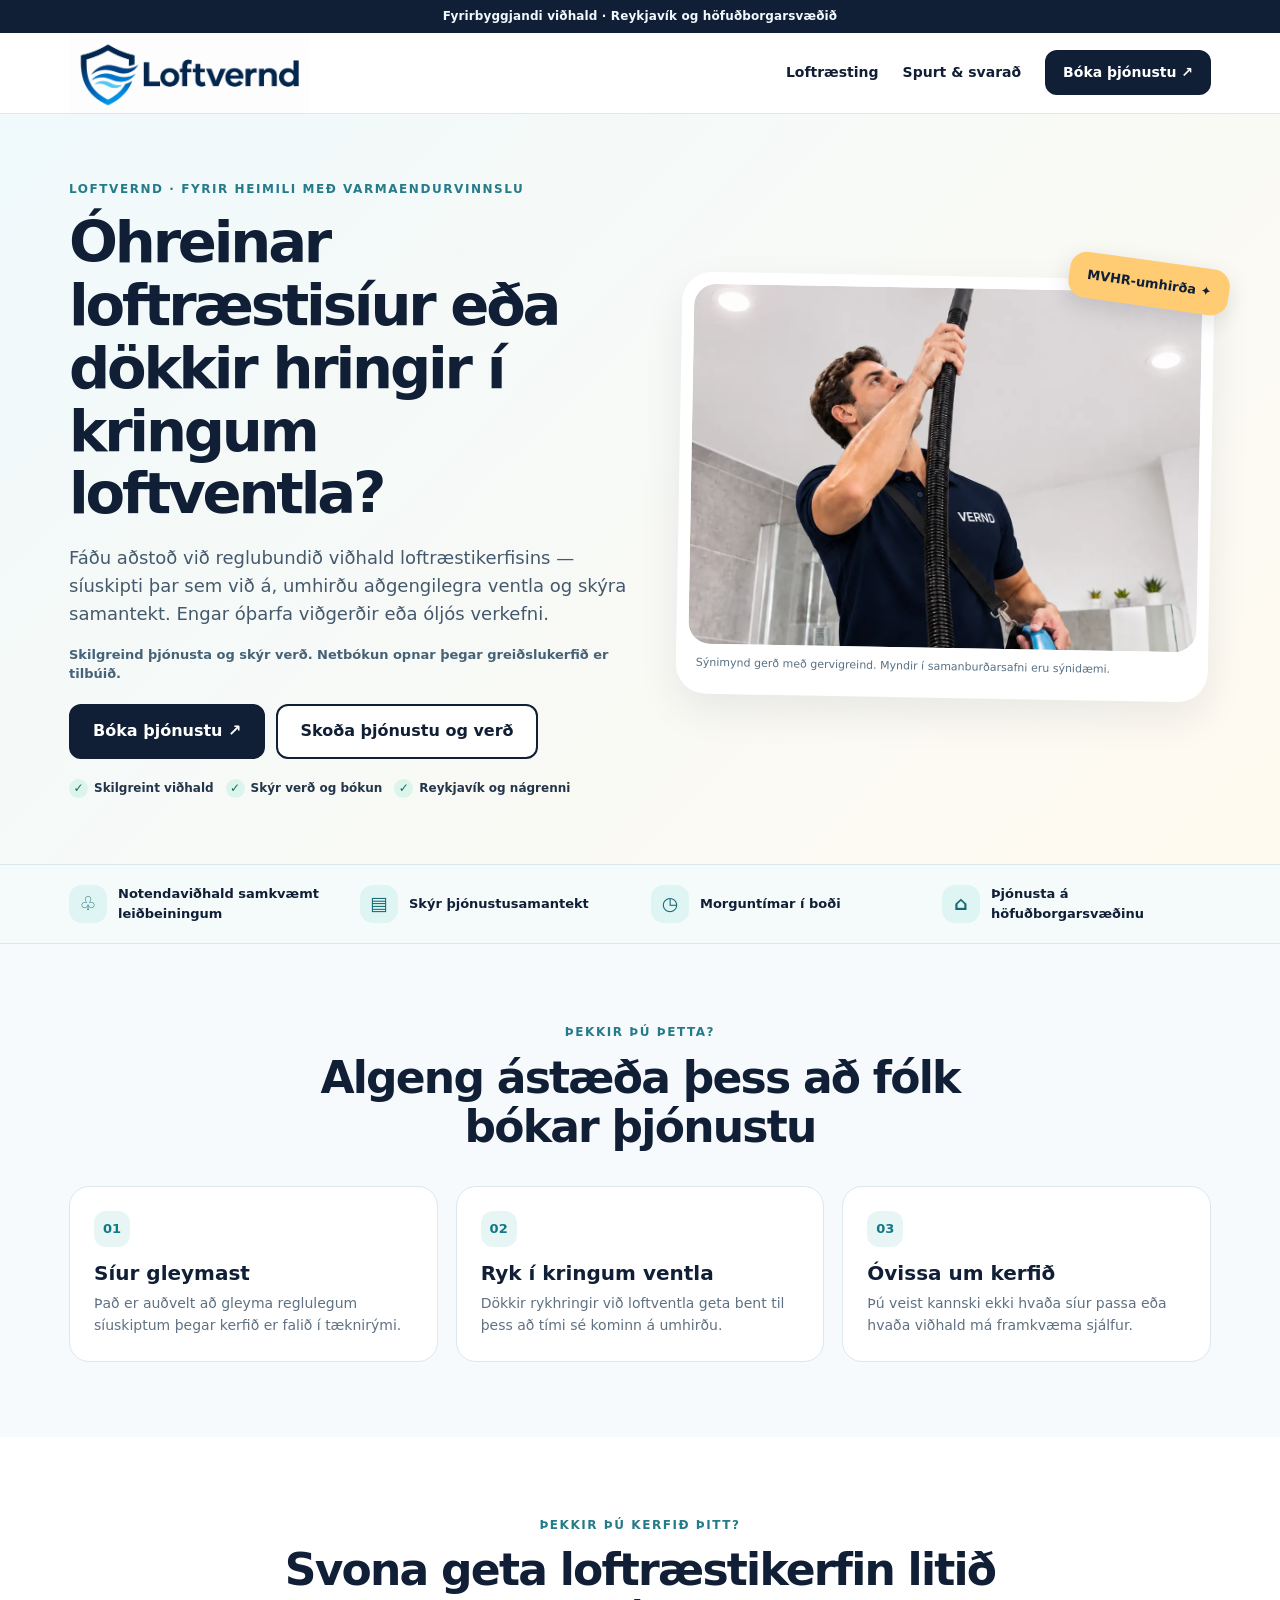
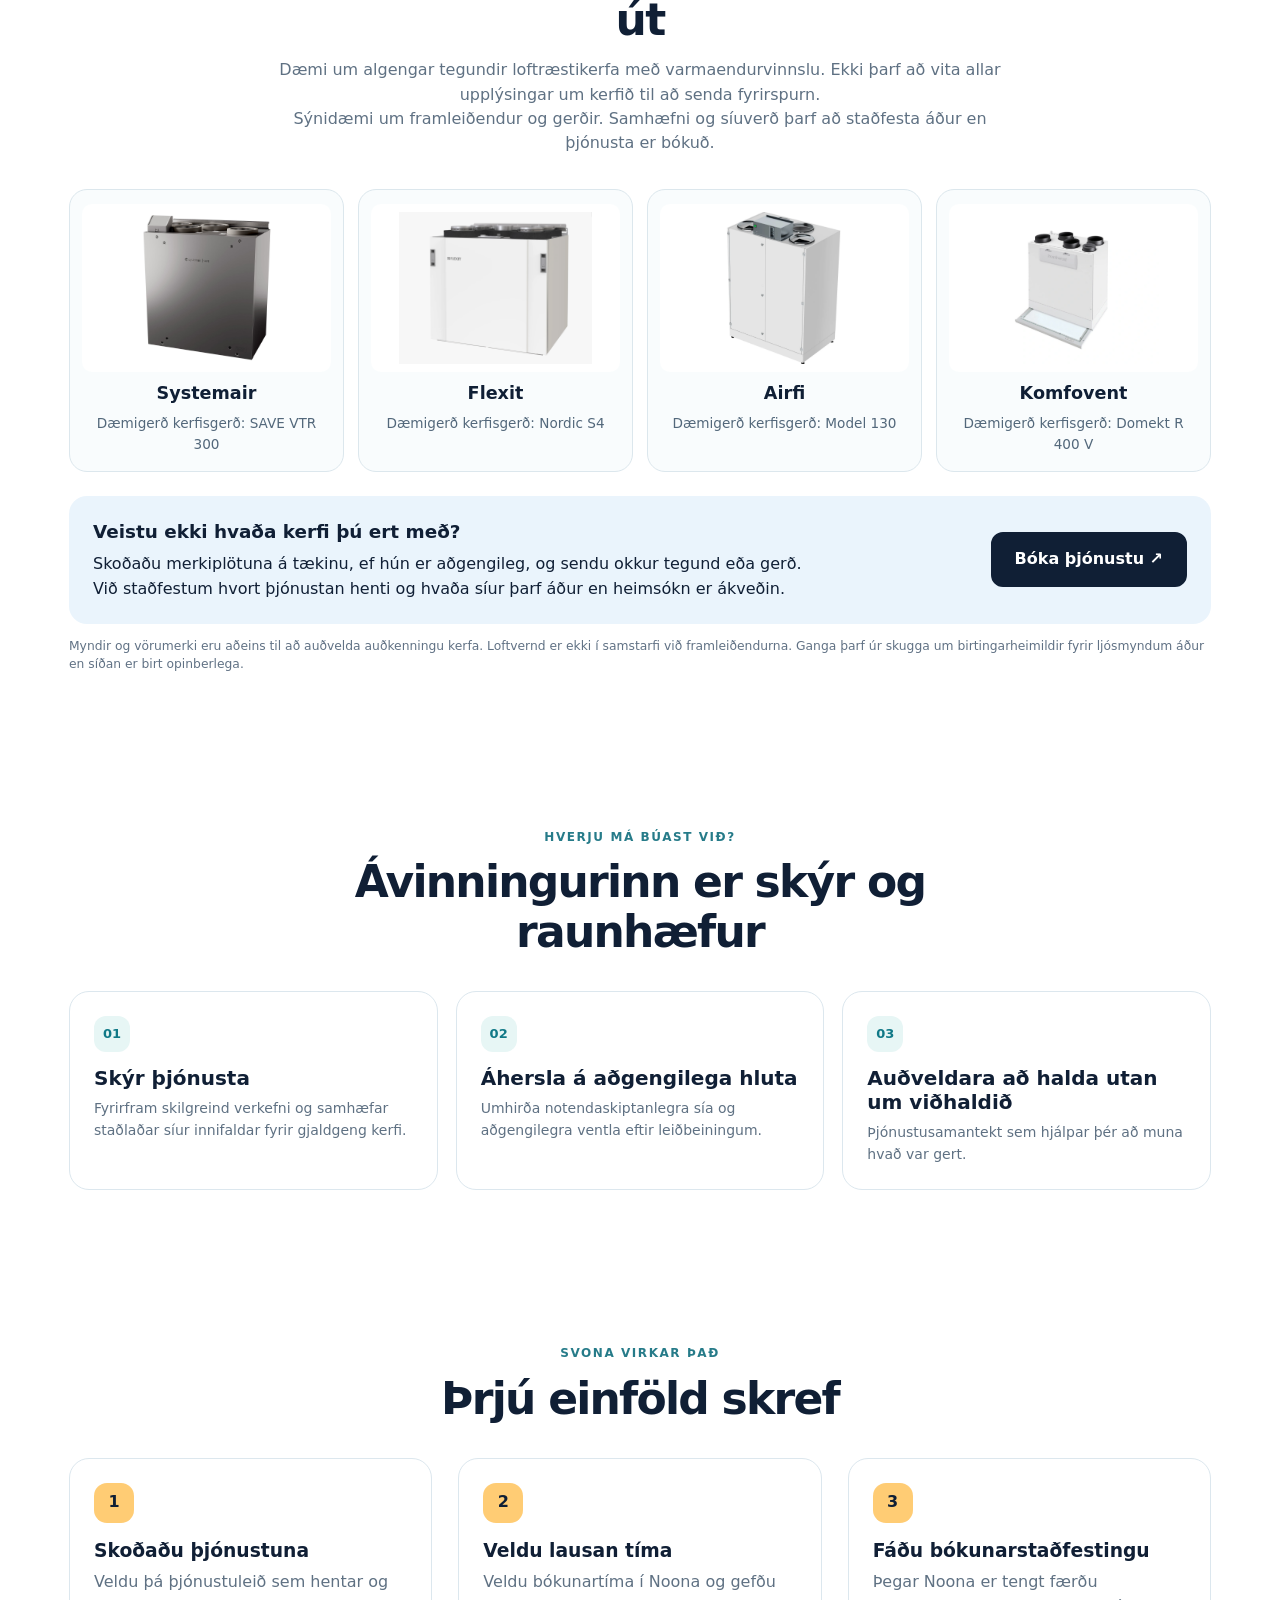
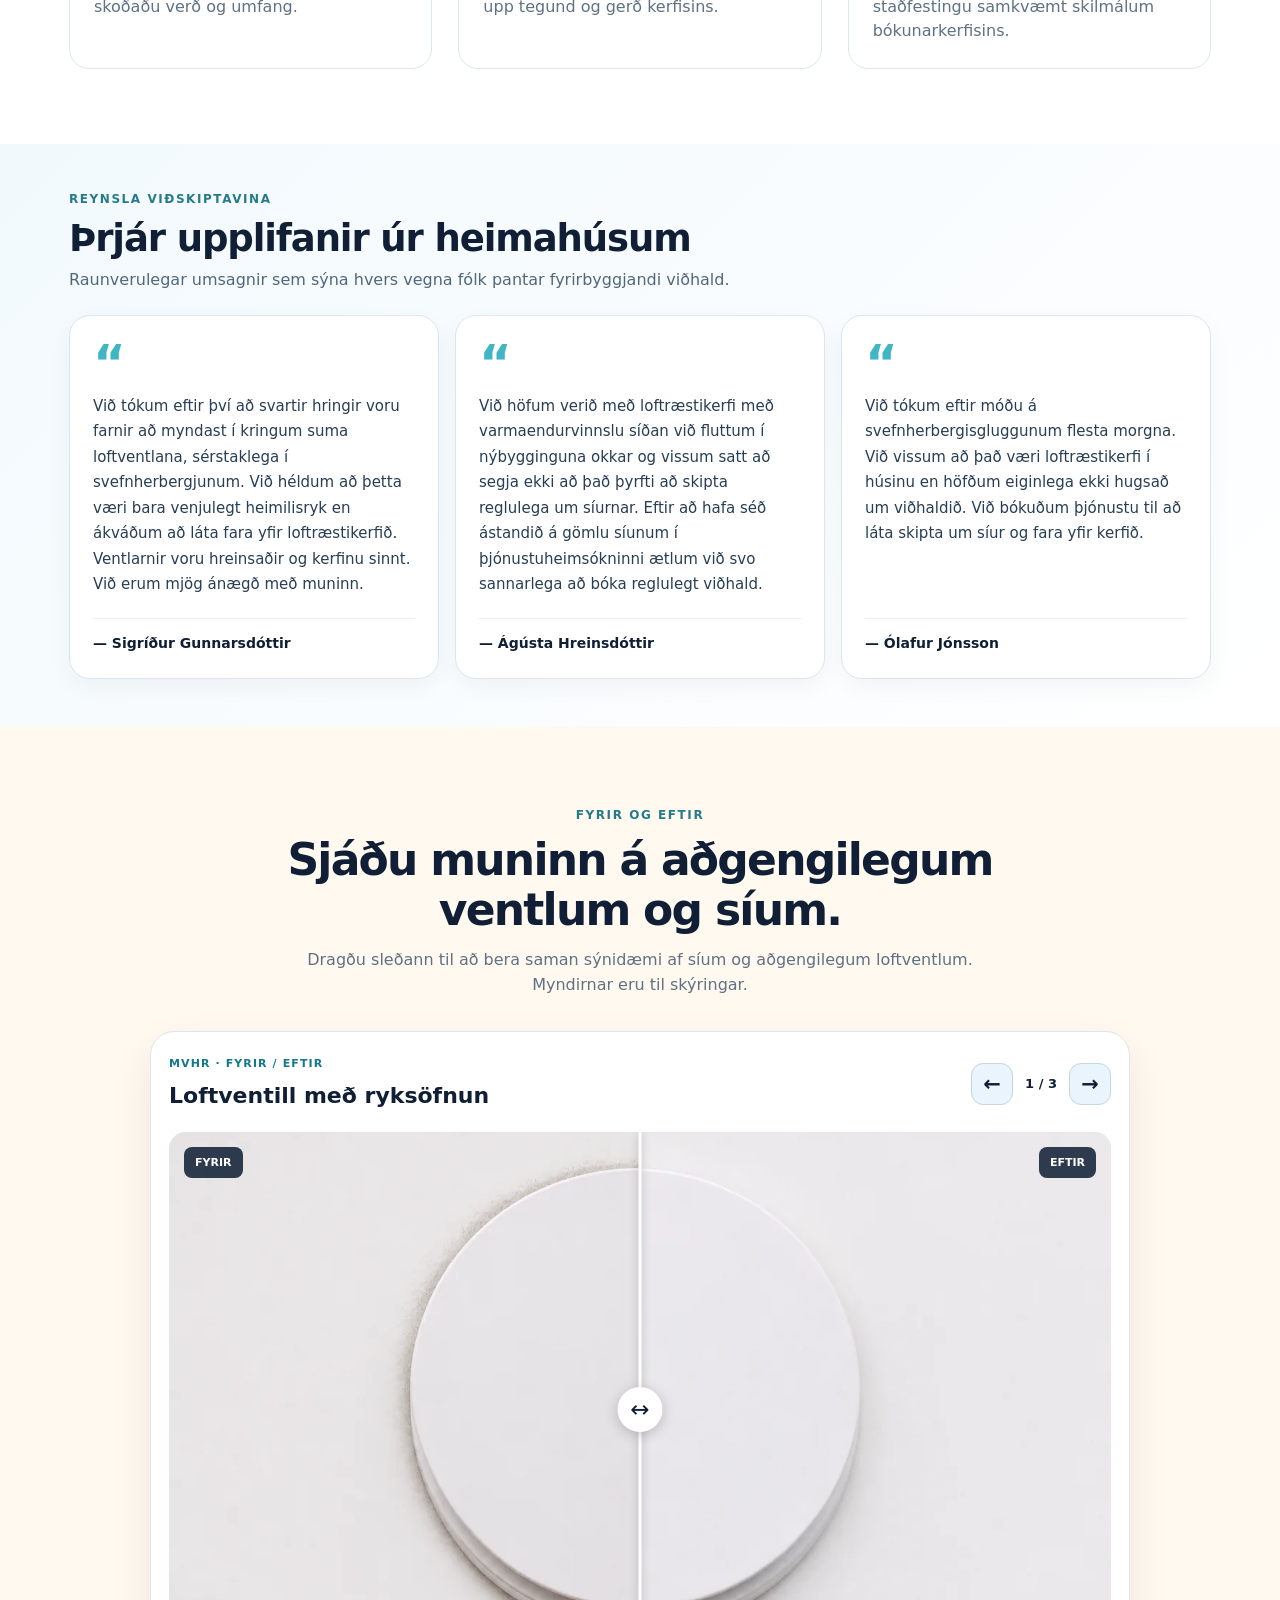
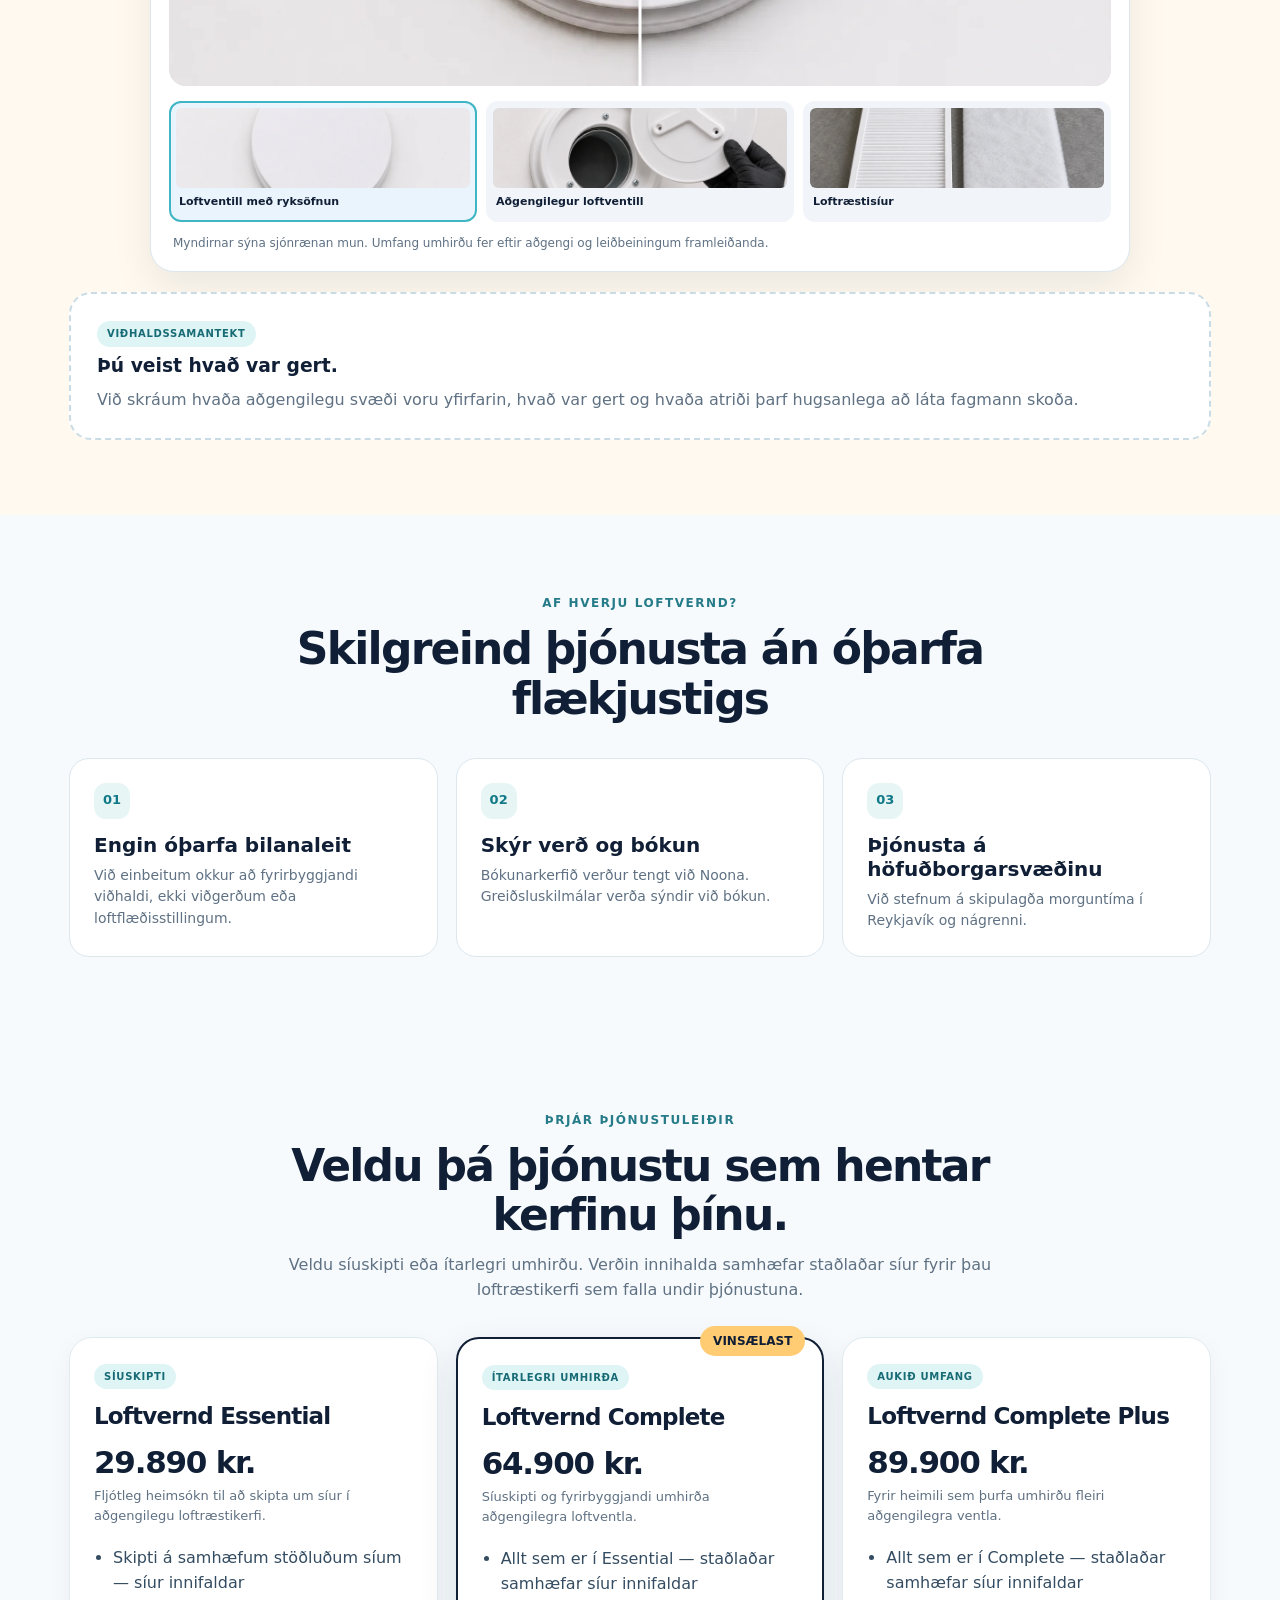
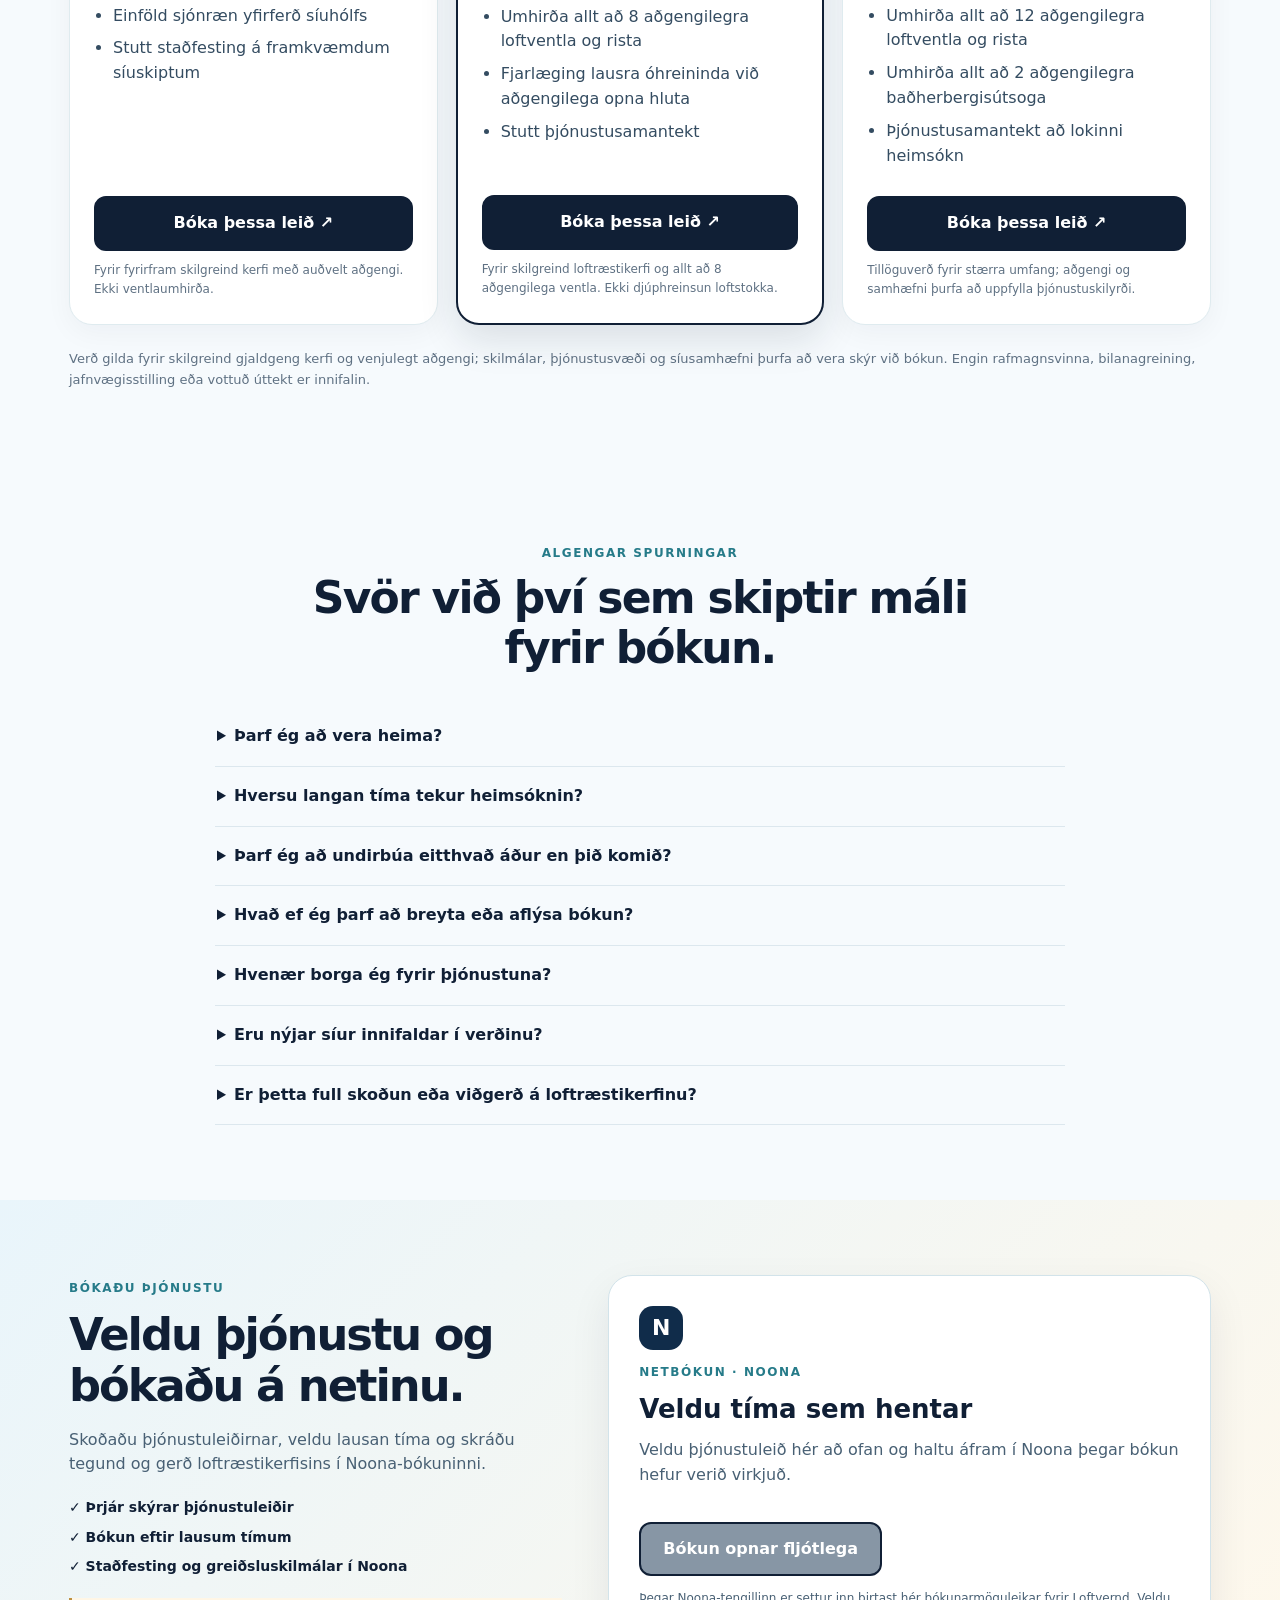
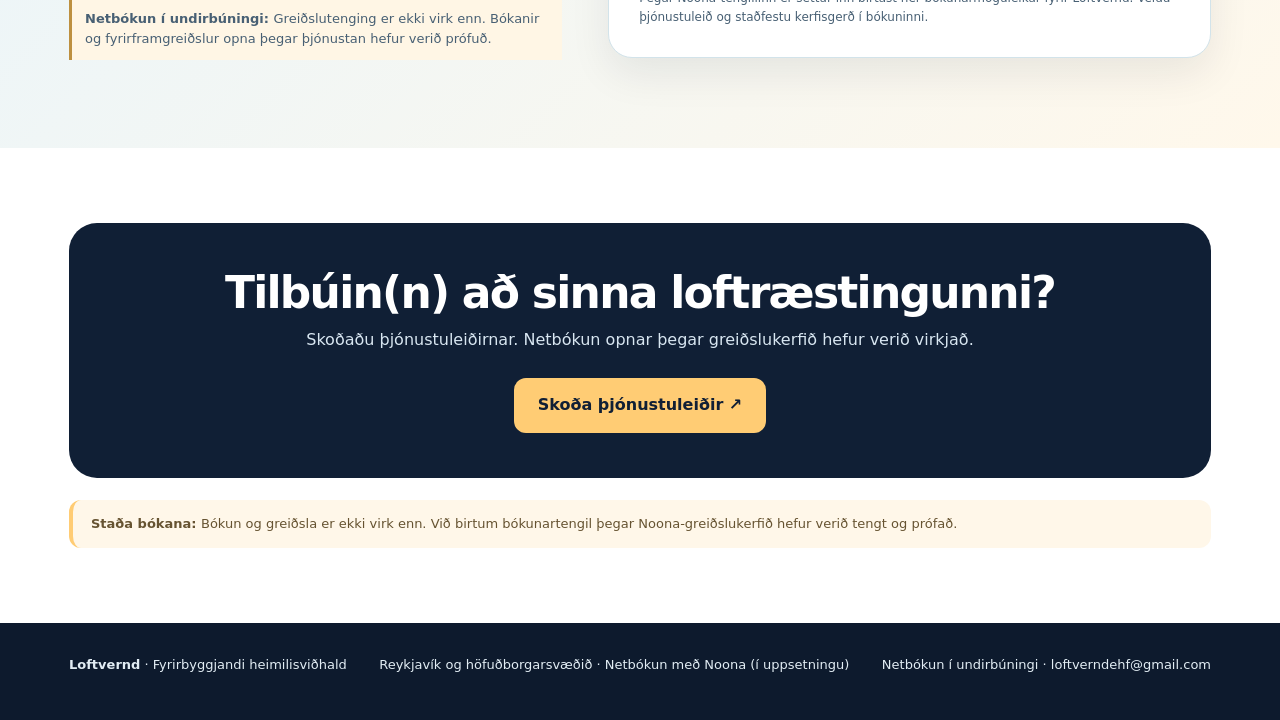
==== commit bf3dd7bd: "Add files via upload" ====
--- a/index.html
+++ b/index.html
@@ -4,10 +4,10 @@
 <html lang="is"><head><meta charset="utf-8"/><meta content="width=device-width,initial-scale=1" name="viewport"/><meta content="#101F35" name="theme-color"/><meta content="Loftvernd býður upp á síuskipti og fyrirbyggjandi umhirðu aðgengilegra loftventla á höfuðborgarsvæðinu. Þrjár skýrar þjónustuleiðir með föstum verði." name="description"/><title>Loftvernd | Viðhald loftræstikerfa og síuskipti</title><link href="assets/loftvernd-favicon.png" rel="icon" type="image/png"/><link href="assets/style.css" rel="stylesheet"/></head><body id="top"><div class="notice">Fyrirbyggjandi viðhald · Reykjavík og höfuðborgarsvæðið</div><header class="site-header"><div class="shell head-inner"><a aria-label="Loftvernd — efst á síðu" class="brand brand-loftvernd" href="#top"><img alt="Loftvernd" src="assets/loftvernd-logo.png"/></a><nav class="nav"><a href="index.html">Loftræsting</a><a href="#faq">Spurt &amp; svarað</a><a class="btn btn-sm" data-cta="nav_request" href="#booking">Bóka þjónustu ↗</a></nav></div></header><main><section class="hero"><div class="shell hero-inner"><div><span class="eyebrow">LOFTVERND · FYRIR HEIMILI MEÐ VARMAENDURVINNSLU</span><h1>Óhreinar loftræstisíur eða dökkir hringir í kringum loftventla?</h1><p class="lead">Fáðu aðstoð við reglubundið viðhald loftræstikerfisins — síuskipti þar sem við á, umhirðu aðgengilegra ventla og skýra samantekt. Engar óþarfa viðgerðir eða óljós verkefni.</p><p class="hero-note">Skilgreind þjónusta og skýr verð. Netbókun opnar þegar greiðslukerfið er tilbúið.</p><div class="hero-actions"><a class="btn" data-cta="hero_request" href="#booking">Bóka þjónustu ↗</a><a class="btn btn-alt" data-cta="hero_prices" href="#services">Skoða þjónustu og verð</a></div><div class="trust-mini"><span>Skilgreint viðhald</span><span>Skýr verð og bókun</span><span>Reykjavík og nágrenni</span></div></div><div class="hero-visual"><img alt="Sýnidæmi búið til með gervigreind: starfsmaður við loftræstiventil" src="assets/vent-technician.webp"/><span class="sticker">MVHR-umhirða ✦</span><div class="caption">Sýnimynd gerð með gervigreind. Myndir í samanburðarsafni eru sýnidæmi.</div></div></div></section><div class="strip"><div class="shell trust-row"><div class="trust-item"><span class="iconbox">♧</span> Notendaviðhald samkvæmt leiðbeiningum</div><div class="trust-item"><span class="iconbox">▤</span> Skýr þjónustusamantekt</div><div class="trust-item"><span class="iconbox">◷</span> Morguntímar í boði</div><div class="trust-item"><span class="iconbox">⌂</span> Þjónusta á höfuðborgarsvæðinu</div></div></div><section class="section soft" id="problems"><div class="shell"><div class="section-header"><span class="eyebrow">ÞEKKIR ÞÚ ÞETTA?</span><h2>Algeng ástæða þess að fólk bókar þjónustu</h2></div><div class="sales-grid"><article class="sales-tile"><span class="sales-tile-number">01</span><h3>Síur gleymast</h3><p>Það er auðvelt að gleyma reglulegum síuskiptum þegar kerfið er falið í tæknirými.</p></article><article class="sales-tile"><span class="sales-tile-number">02</span><h3>Ryk í kringum ventla</h3><p>Dökkir rykhringir við loftventla geta bent til þess að tími sé kominn á umhirðu.</p></article><article class="sales-tile"><span class="sales-tile-number">03</span><h3>Óvissa um kerfið</h3><p>Þú veist kannski ekki hvaða síur passa eða hvaða viðhald má framkvæma sjálfur.</p></article></div></div></section><section class="section mvhr-brand-section" id="systems"><div class="shell">
 <div class="section-header"><span class="eyebrow">ÞEKKIR ÞÚ KERFIÐ ÞITT?</span><h2>Svona geta loftræstikerfin litið út</h2><p>Dæmi um algengar tegundir loftræstikerfa með varmaendurvinnslu. Ekki þarf að vita allar upplýsingar um kerfið til að senda fyrirspurn.</p><p class="systems-disclaimer">Sýnidæmi um framleiðendur og gerðir. Samhæfni og síuverð þarf að staðfesta áður en þjónusta er bókuð.</p></div>
 <div class="mvhr-brand-grid">
-<article class="mvhr-brand-card"><img alt="Skýringarmynd af loftræstisamstæðu — Systemair" height="168" loading="lazy" src="assets/mvhr-brands/systemair.svg" width="260"/><h3>Systemair</h3><p>Dæmigerð kerfisgerð: SAVE VTR 300</p></article>
-<article class="mvhr-brand-card"><img alt="Skýringarmynd af loftræstisamstæðu — Flexit" height="168" loading="lazy" src="assets/mvhr-brands/flexit.svg" width="260"/><h3>Flexit</h3><p>Dæmigerð kerfisgerð: Nordic S4</p></article>
-<article class="mvhr-brand-card"><img alt="Skýringarmynd af loftræstisamstæðu — Airfi" height="168" loading="lazy" src="assets/mvhr-brands/airfi.svg" width="260"/><h3>Airfi</h3><p>Dæmigerð kerfisgerð: Model 130</p></article>
-<article class="mvhr-brand-card"><img alt="Skýringarmynd af loftræstisamstæðu — Komfovent" height="168" loading="lazy" src="assets/mvhr-brands/komfovent.svg" width="260"/><h3>Komfovent</h3><p>Dæmigerð kerfisgerð: Domekt R 400 V</p></article>
+<article class="mvhr-brand-card"><img alt="Loftræstisamstæða — Systemair" height="168" loading="lazy" src="assets/mvhr-brands/systemair.png" width="260"/><h3>Systemair</h3><p>Dæmigerð kerfisgerð: SAVE VTR 300</p></article>
+<article class="mvhr-brand-card"><img alt="Loftræstisamstæða — Flexit" height="168" loading="lazy" src="assets/mvhr-brands/flexit.png" width="260"/><h3>Flexit</h3><p>Dæmigerð kerfisgerð: Nordic S4</p></article>
+<article class="mvhr-brand-card"><img alt="Loftræstisamstæða — Airfi" height="168" loading="lazy" src="assets/mvhr-brands/airfi.png" width="260"/><h3>Airfi</h3><p>Dæmigerð kerfisgerð: Model 130</p></article>
+<article class="mvhr-brand-card"><img alt="Loftræstisamstæða — Komfovent" height="168" loading="lazy" src="assets/mvhr-brands/komfovent.png" width="260"/><h3>Komfovent</h3><p>Dæmigerð kerfisgerð: Domekt R 400 V</p></article>
 </div>
 <div class="mvhr-brand-cta"><div><h3>Veistu ekki hvaða kerfi þú ert með?</h3><p>Skoðaðu merkiplötuna á tækinu, ef hún er aðgengileg, og sendu okkur tegund eða gerð. Við staðfestum hvort þjónustan henti og hvaða síur þarf áður en heimsókn er ákveðin.</p></div><a class="btn" data-cta="systems_request" href="#booking">Bóka þjónustu ↗</a></div>
 <p class="mvhr-brand-disclaimer">Myndir og vörumerki eru aðeins til að auðvelda auðkenningu kerfa. Loftvernd er ekki í samstarfi við framleiðendurna. Ganga þarf úr skugga um birtingarheimildir fyrir ljósmyndum áður en síðan er birt opinberlega.</p>
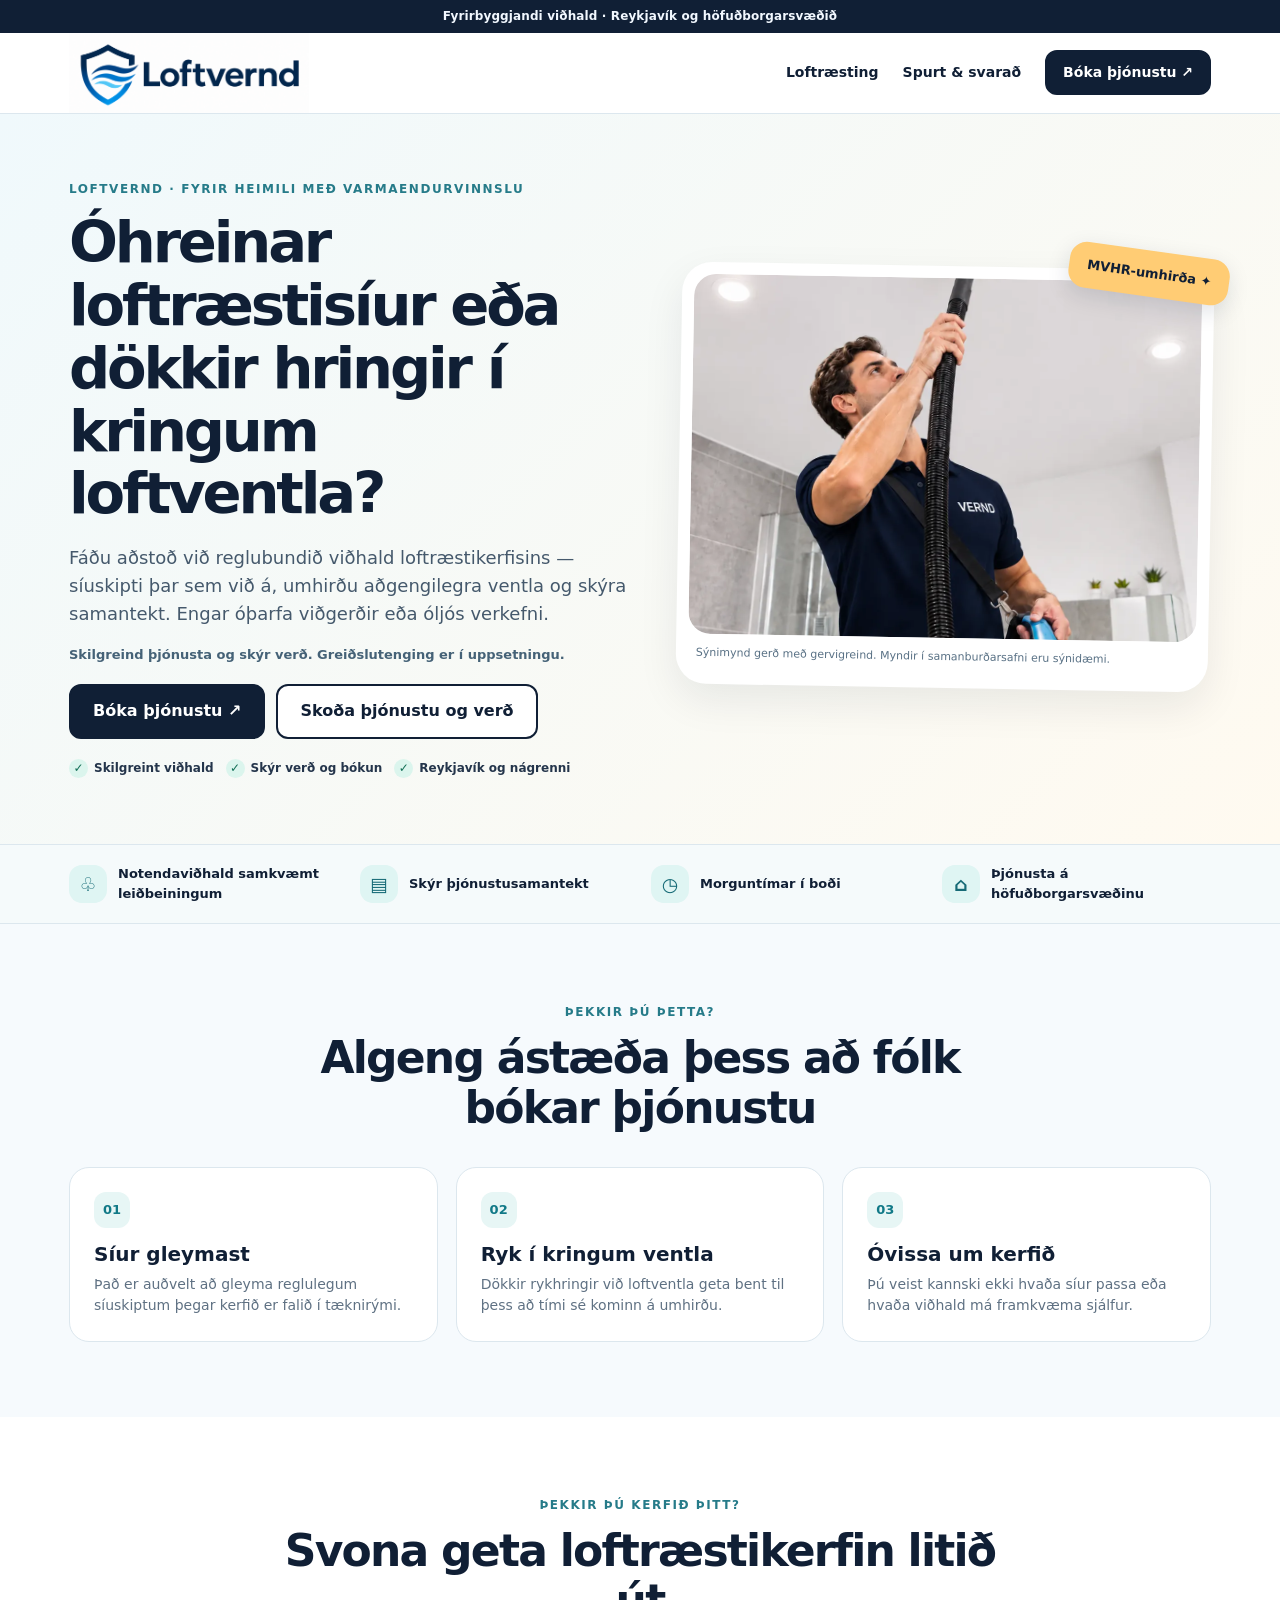
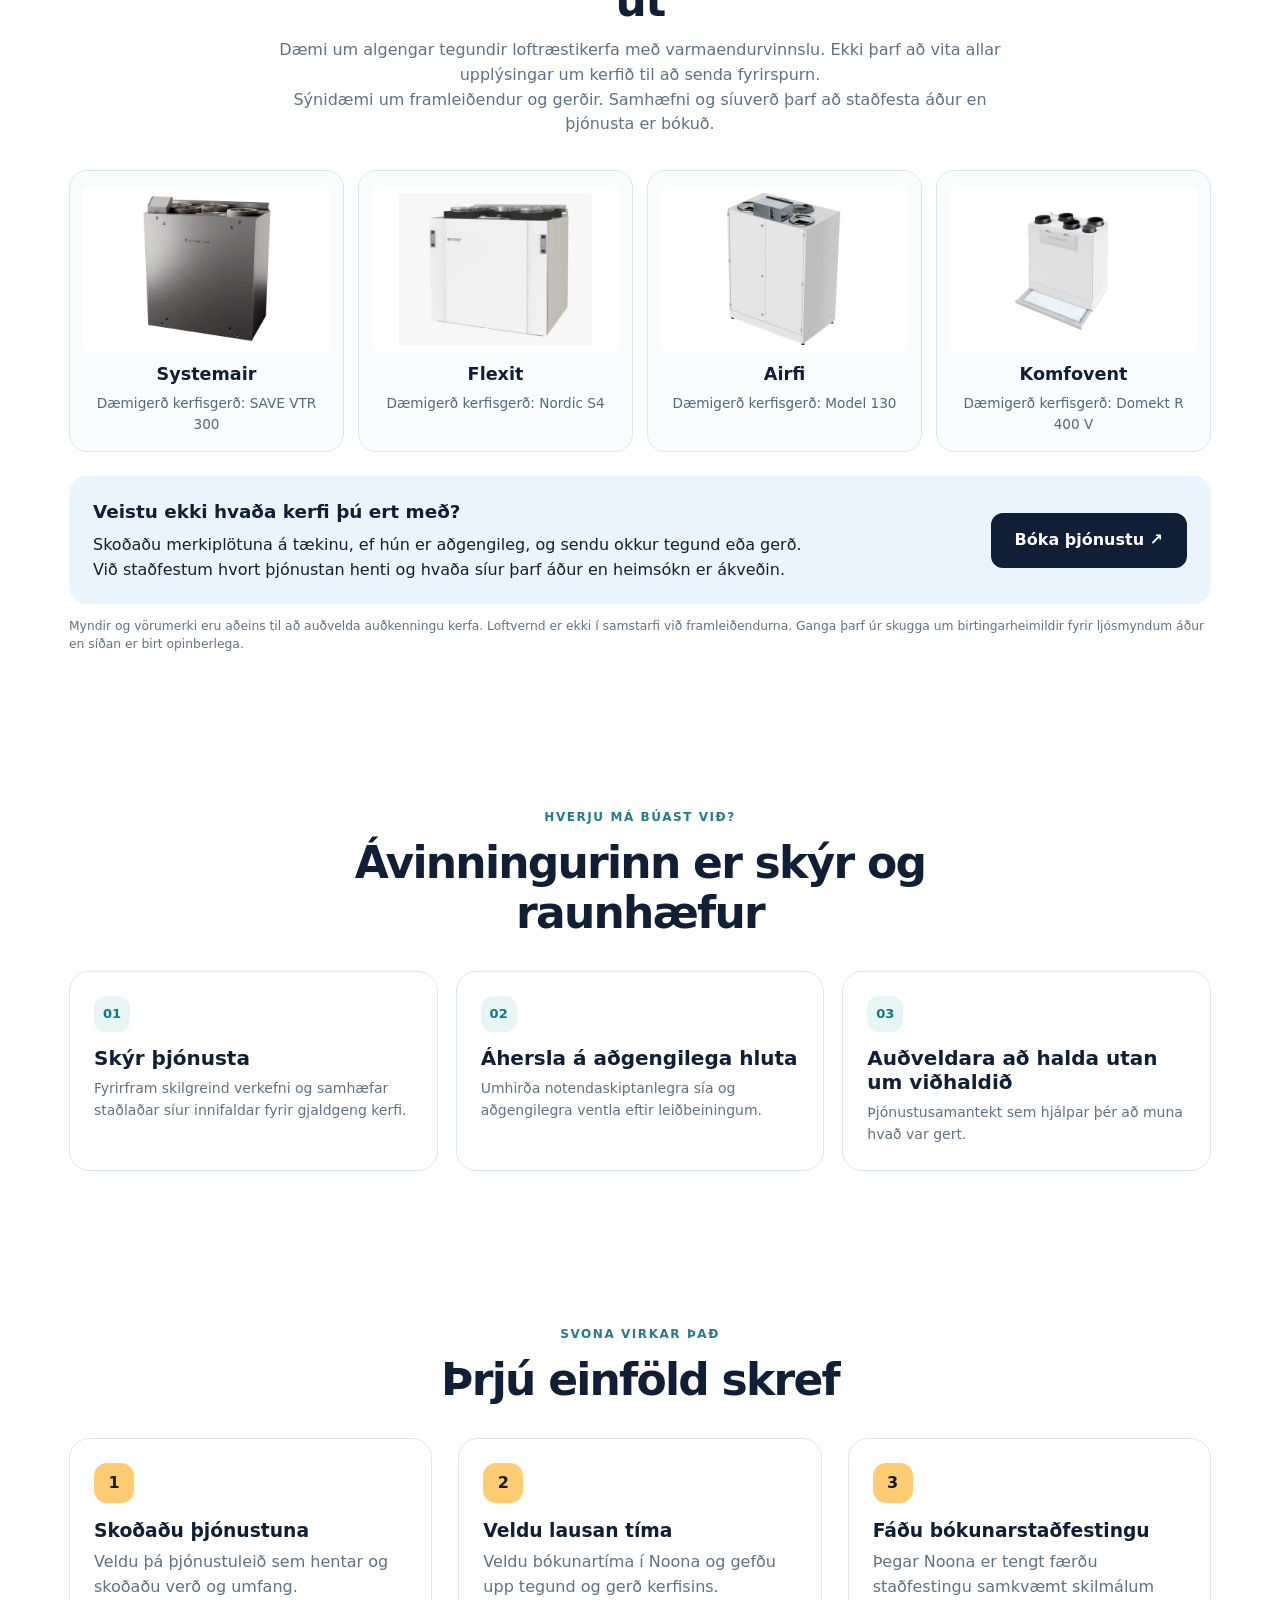
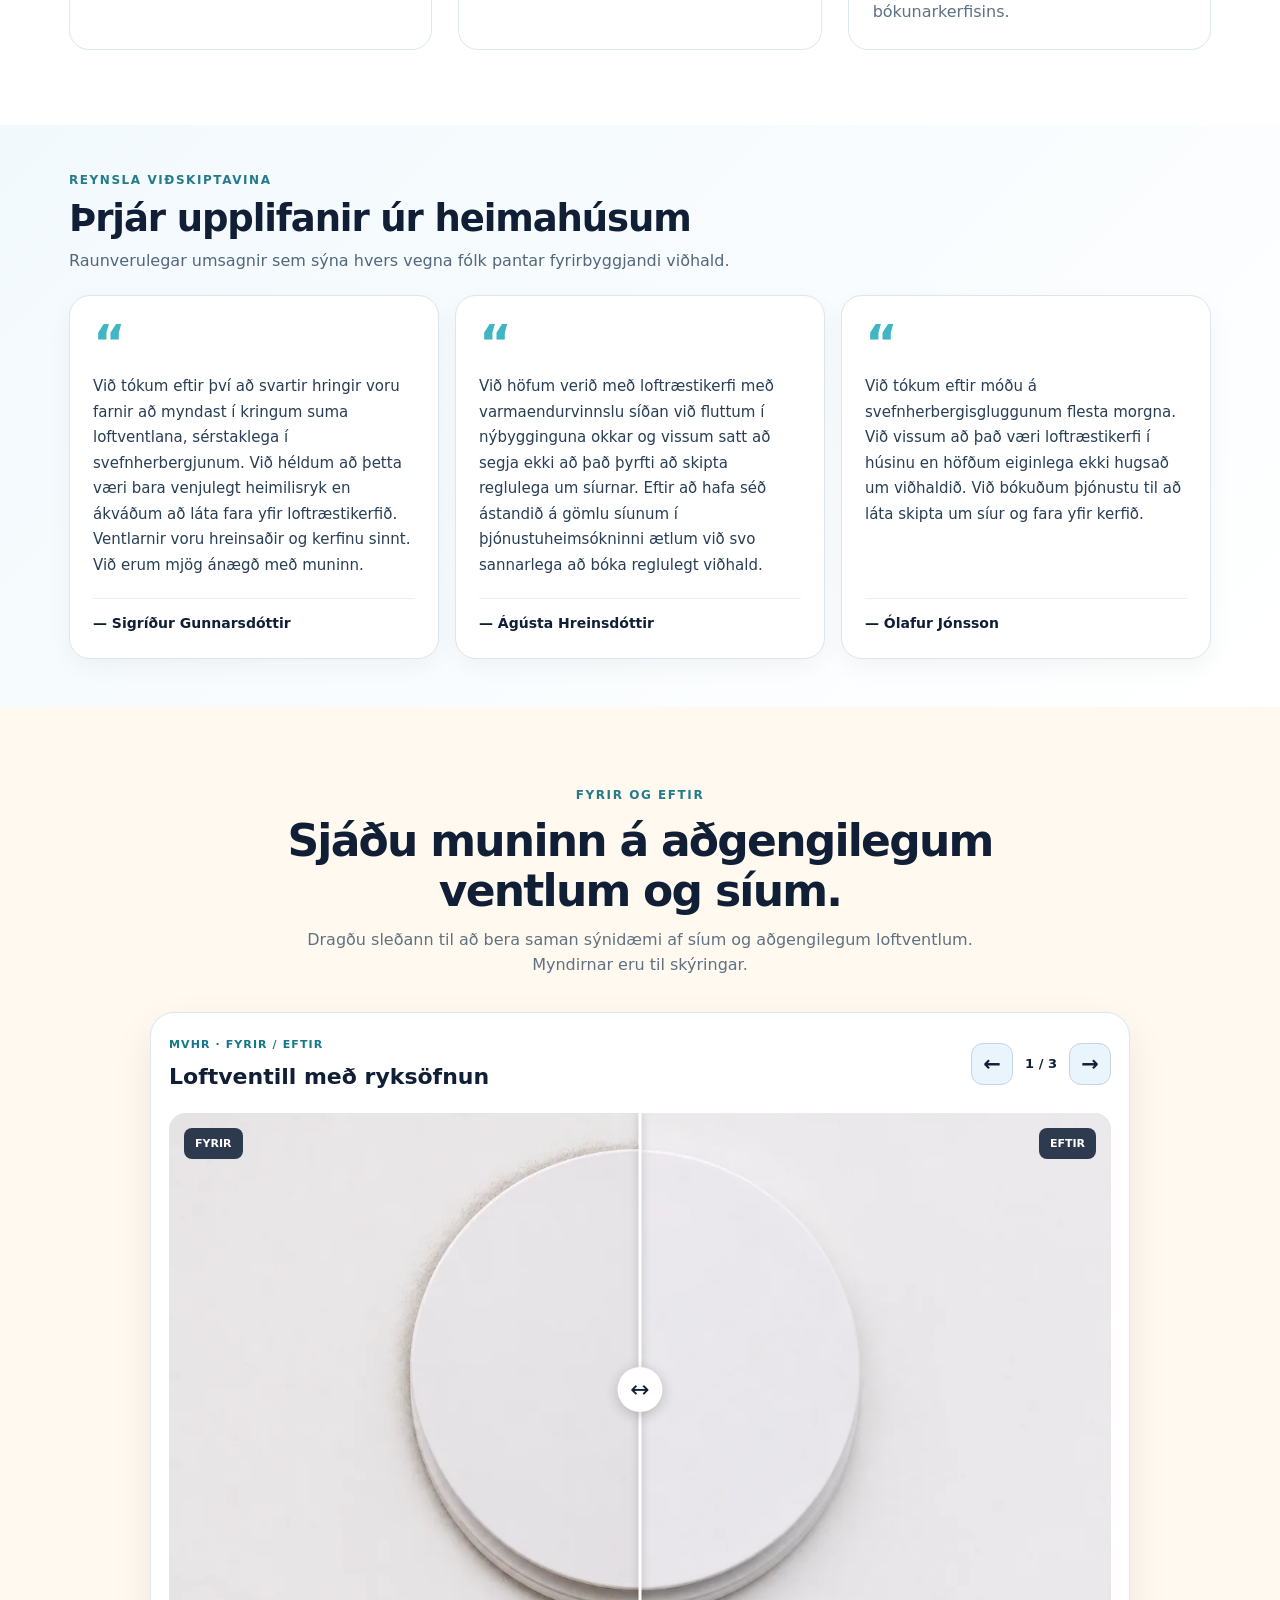
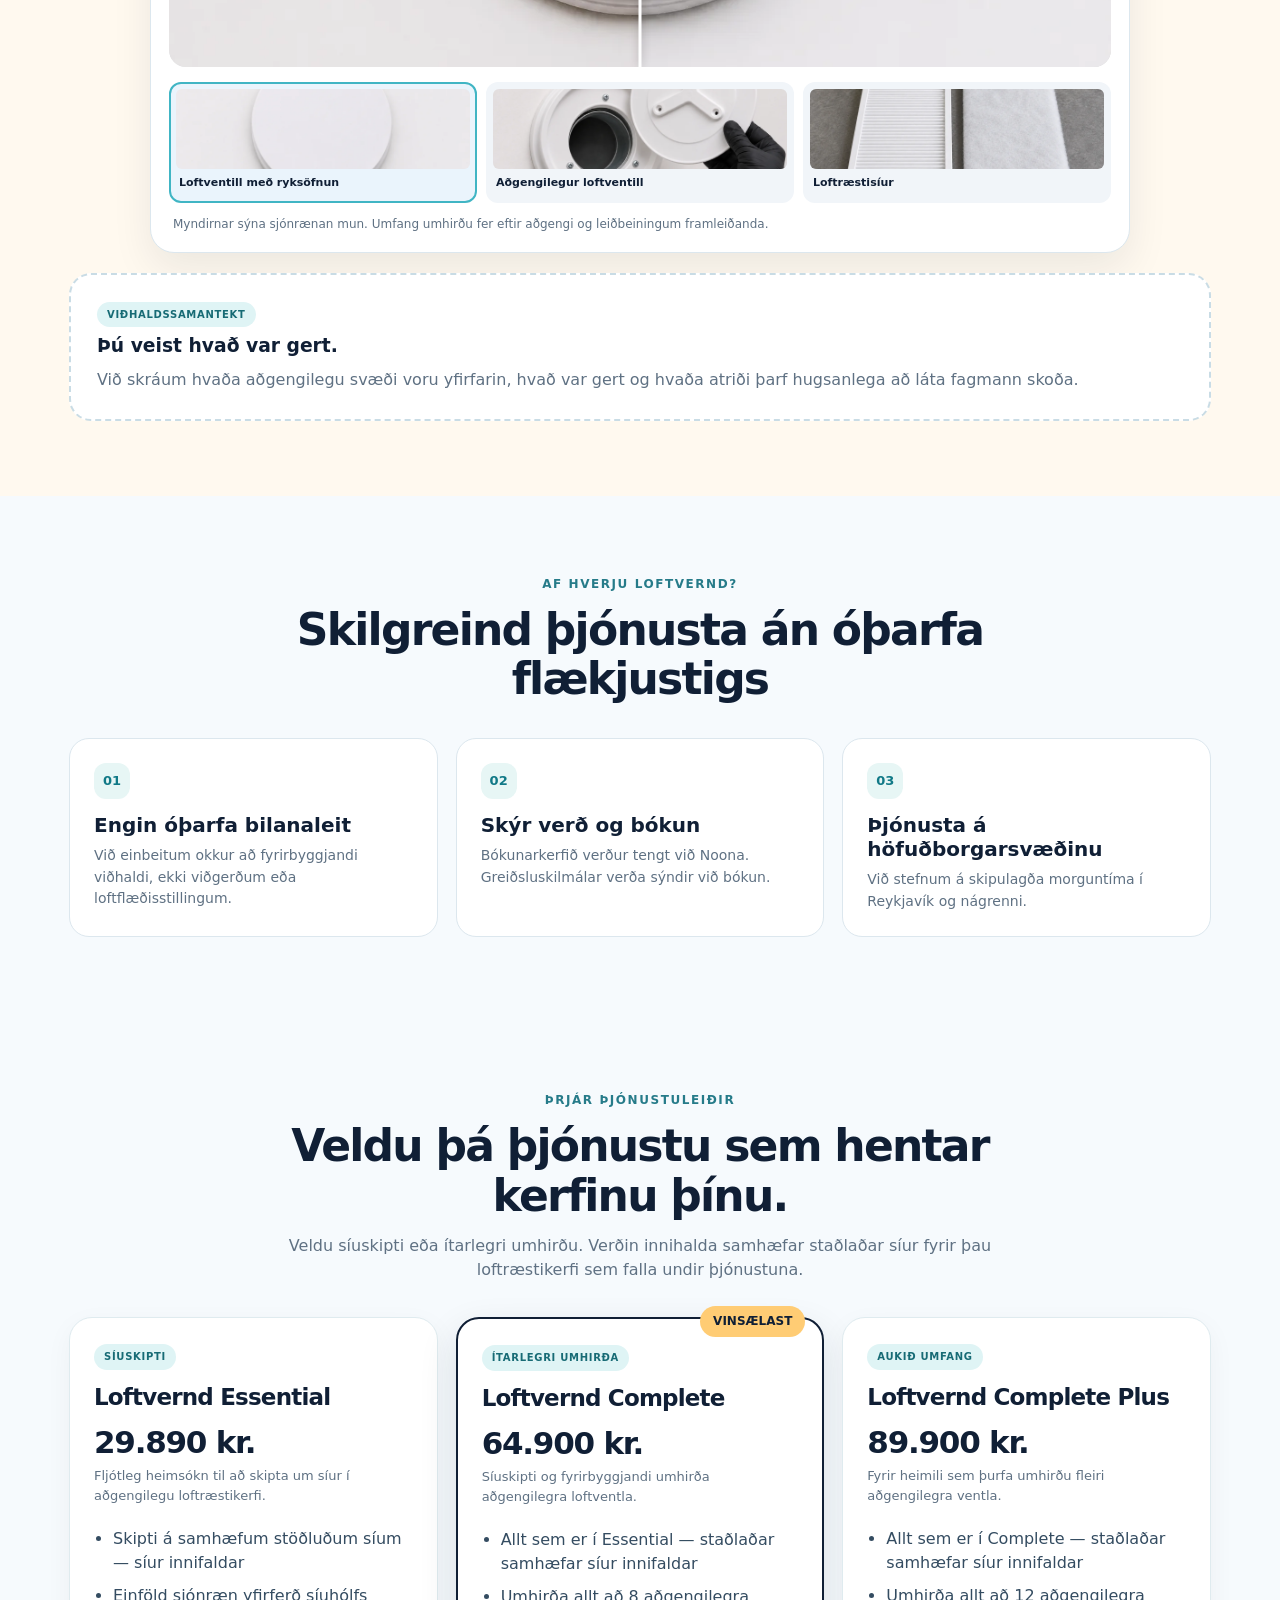
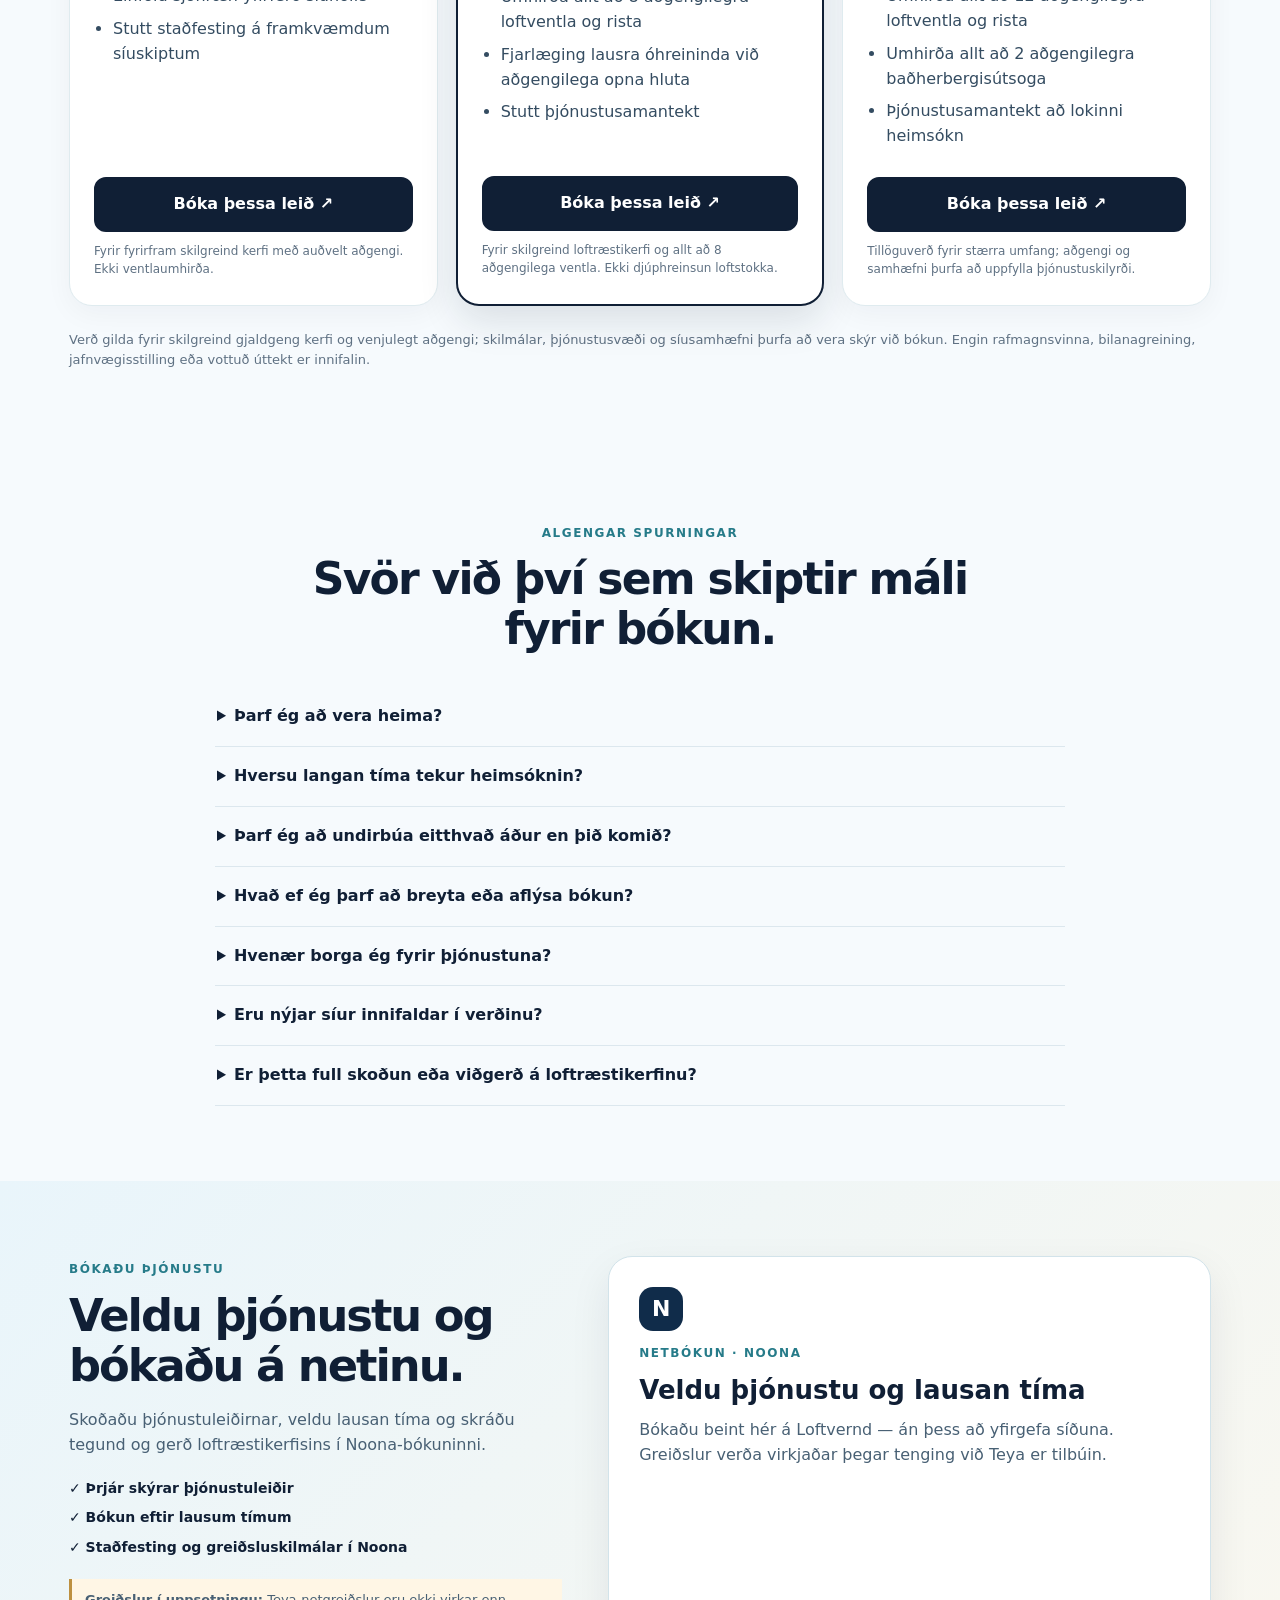
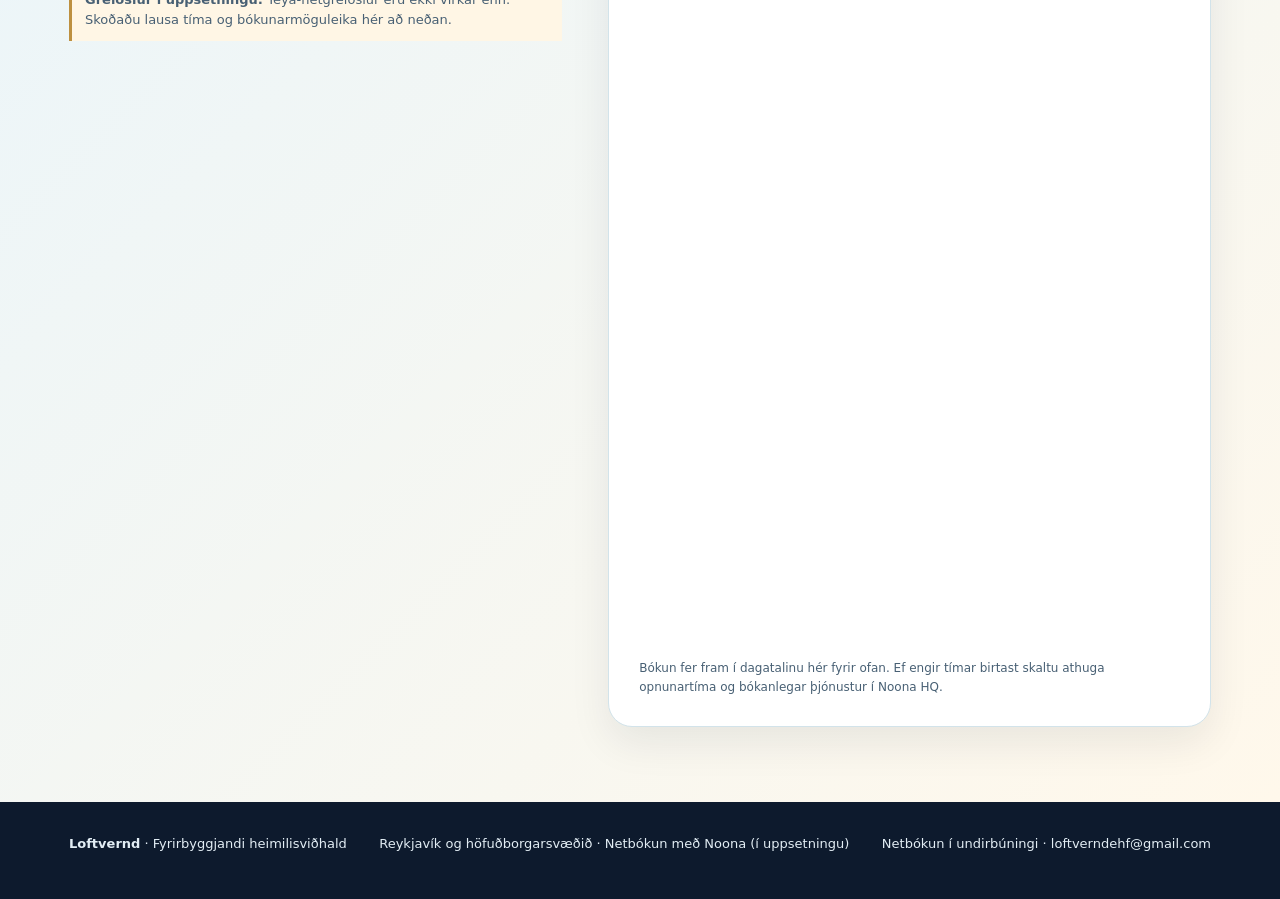
==== commit 913b8255: "Add files via upload" ====
--- a/index.html
+++ b/index.html
@@ -1,7 +1,7 @@
 <!DOCTYPE html>
 <!DOCTYPE html>
 
-<html lang="is"><head><meta charset="utf-8"/><meta content="width=device-width,initial-scale=1" name="viewport"/><meta content="#101F35" name="theme-color"/><meta content="Loftvernd býður upp á síuskipti og fyrirbyggjandi umhirðu aðgengilegra loftventla á höfuðborgarsvæðinu. Þrjár skýrar þjónustuleiðir með föstum verði." name="description"/><title>Loftvernd | Viðhald loftræstikerfa og síuskipti</title><link href="assets/loftvernd-favicon.png" rel="icon" type="image/png"/><link href="assets/style.css" rel="stylesheet"/></head><body id="top"><div class="notice">Fyrirbyggjandi viðhald · Reykjavík og höfuðborgarsvæðið</div><header class="site-header"><div class="shell head-inner"><a aria-label="Loftvernd — efst á síðu" class="brand brand-loftvernd" href="#top"><img alt="Loftvernd" src="assets/loftvernd-logo.png"/></a><nav class="nav"><a href="index.html">Loftræsting</a><a href="#faq">Spurt &amp; svarað</a><a class="btn btn-sm" data-cta="nav_request" href="#booking">Bóka þjónustu ↗</a></nav></div></header><main><section class="hero"><div class="shell hero-inner"><div><span class="eyebrow">LOFTVERND · FYRIR HEIMILI MEÐ VARMAENDURVINNSLU</span><h1>Óhreinar loftræstisíur eða dökkir hringir í kringum loftventla?</h1><p class="lead">Fáðu aðstoð við reglubundið viðhald loftræstikerfisins — síuskipti þar sem við á, umhirðu aðgengilegra ventla og skýra samantekt. Engar óþarfa viðgerðir eða óljós verkefni.</p><p class="hero-note">Skilgreind þjónusta og skýr verð. Netbókun opnar þegar greiðslukerfið er tilbúið.</p><div class="hero-actions"><a class="btn" data-cta="hero_request" href="#booking">Bóka þjónustu ↗</a><a class="btn btn-alt" data-cta="hero_prices" href="#services">Skoða þjónustu og verð</a></div><div class="trust-mini"><span>Skilgreint viðhald</span><span>Skýr verð og bókun</span><span>Reykjavík og nágrenni</span></div></div><div class="hero-visual"><img alt="Sýnidæmi búið til með gervigreind: starfsmaður við loftræstiventil" src="assets/vent-technician.webp"/><span class="sticker">MVHR-umhirða ✦</span><div class="caption">Sýnimynd gerð með gervigreind. Myndir í samanburðarsafni eru sýnidæmi.</div></div></div></section><div class="strip"><div class="shell trust-row"><div class="trust-item"><span class="iconbox">♧</span> Notendaviðhald samkvæmt leiðbeiningum</div><div class="trust-item"><span class="iconbox">▤</span> Skýr þjónustusamantekt</div><div class="trust-item"><span class="iconbox">◷</span> Morguntímar í boði</div><div class="trust-item"><span class="iconbox">⌂</span> Þjónusta á höfuðborgarsvæðinu</div></div></div><section class="section soft" id="problems"><div class="shell"><div class="section-header"><span class="eyebrow">ÞEKKIR ÞÚ ÞETTA?</span><h2>Algeng ástæða þess að fólk bókar þjónustu</h2></div><div class="sales-grid"><article class="sales-tile"><span class="sales-tile-number">01</span><h3>Síur gleymast</h3><p>Það er auðvelt að gleyma reglulegum síuskiptum þegar kerfið er falið í tæknirými.</p></article><article class="sales-tile"><span class="sales-tile-number">02</span><h3>Ryk í kringum ventla</h3><p>Dökkir rykhringir við loftventla geta bent til þess að tími sé kominn á umhirðu.</p></article><article class="sales-tile"><span class="sales-tile-number">03</span><h3>Óvissa um kerfið</h3><p>Þú veist kannski ekki hvaða síur passa eða hvaða viðhald má framkvæma sjálfur.</p></article></div></div></section><section class="section mvhr-brand-section" id="systems"><div class="shell">
+<html lang="is"><head><meta charset="utf-8"/><meta content="width=device-width,initial-scale=1" name="viewport"/><meta content="#101F35" name="theme-color"/><meta content="Loftvernd býður upp á síuskipti og fyrirbyggjandi umhirðu aðgengilegra loftventla á höfuðborgarsvæðinu. Þrjár skýrar þjónustuleiðir með föstum verði." name="description"/><title>Loftvernd | Viðhald loftræstikerfa og síuskipti</title><link href="assets/loftvernd-favicon.png" rel="icon" type="image/png"/><link href="assets/style.css" rel="stylesheet"/></head><body id="top"><div class="notice">Fyrirbyggjandi viðhald · Reykjavík og höfuðborgarsvæðið</div><header class="site-header"><div class="shell head-inner"><a aria-label="Loftvernd — efst á síðu" class="brand brand-loftvernd" href="#top"><img alt="Loftvernd" src="assets/loftvernd-logo.png"/></a><nav class="nav"><a href="index.html">Loftræsting</a><a href="#faq">Spurt &amp; svarað</a><a class="btn btn-sm" data-cta="nav_request" href="#booking">Bóka þjónustu ↗</a></nav></div></header><main><section class="hero"><div class="shell hero-inner"><div><span class="eyebrow">LOFTVERND · FYRIR HEIMILI MEÐ VARMAENDURVINNSLU</span><h1>Óhreinar loftræstisíur eða dökkir hringir í kringum loftventla?</h1><p class="lead">Fáðu aðstoð við reglubundið viðhald loftræstikerfisins — síuskipti þar sem við á, umhirðu aðgengilegra ventla og skýra samantekt. Engar óþarfa viðgerðir eða óljós verkefni.</p><p class="hero-note">Skilgreind þjónusta og skýr verð. Greiðslutenging er í uppsetningu.</p><div class="hero-actions"><a class="btn" data-cta="hero_request" href="#booking">Bóka þjónustu ↗</a><a class="btn btn-alt" data-cta="hero_prices" href="#services">Skoða þjónustu og verð</a></div><div class="trust-mini"><span>Skilgreint viðhald</span><span>Skýr verð og bókun</span><span>Reykjavík og nágrenni</span></div></div><div class="hero-visual"><img alt="Sýnidæmi búið til með gervigreind: starfsmaður við loftræstiventil" src="assets/vent-technician.webp"/><span class="sticker">MVHR-umhirða ✦</span><div class="caption">Sýnimynd gerð með gervigreind. Myndir í samanburðarsafni eru sýnidæmi.</div></div></div></section><div class="strip"><div class="shell trust-row"><div class="trust-item"><span class="iconbox">♧</span> Notendaviðhald samkvæmt leiðbeiningum</div><div class="trust-item"><span class="iconbox">▤</span> Skýr þjónustusamantekt</div><div class="trust-item"><span class="iconbox">◷</span> Morguntímar í boði</div><div class="trust-item"><span class="iconbox">⌂</span> Þjónusta á höfuðborgarsvæðinu</div></div></div><section class="section soft" id="problems"><div class="shell"><div class="section-header"><span class="eyebrow">ÞEKKIR ÞÚ ÞETTA?</span><h2>Algeng ástæða þess að fólk bókar þjónustu</h2></div><div class="sales-grid"><article class="sales-tile"><span class="sales-tile-number">01</span><h3>Síur gleymast</h3><p>Það er auðvelt að gleyma reglulegum síuskiptum þegar kerfið er falið í tæknirými.</p></article><article class="sales-tile"><span class="sales-tile-number">02</span><h3>Ryk í kringum ventla</h3><p>Dökkir rykhringir við loftventla geta bent til þess að tími sé kominn á umhirðu.</p></article><article class="sales-tile"><span class="sales-tile-number">03</span><h3>Óvissa um kerfið</h3><p>Þú veist kannski ekki hvaða síur passa eða hvaða viðhald má framkvæma sjálfur.</p></article></div></div></section><section class="section mvhr-brand-section" id="systems"><div class="shell">
 <div class="section-header"><span class="eyebrow">ÞEKKIR ÞÚ KERFIÐ ÞITT?</span><h2>Svona geta loftræstikerfin litið út</h2><p>Dæmi um algengar tegundir loftræstikerfa með varmaendurvinnslu. Ekki þarf að vita allar upplýsingar um kerfið til að senda fyrirspurn.</p><p class="systems-disclaimer">Sýnidæmi um framleiðendur og gerðir. Samhæfni og síuverð þarf að staðfesta áður en þjónusta er bókuð.</p></div>
 <div class="mvhr-brand-grid">
 <article class="mvhr-brand-card"><img alt="Loftræstisamstæða — Systemair" height="168" loading="lazy" src="assets/mvhr-brands/systemair.png" width="260"/><h3>Systemair</h3><p>Dæmigerð kerfisgerð: SAVE VTR 300</p></article>
@@ -16,7 +16,15 @@
 <div class="comparison" id="comparison" style="--split:50%"><img alt="Fyrir: Loftventill með ryksöfnun" draggable="false" id="compare-before" src="assets/mvhr-gallery/ceiling-before.webp"/><img alt="Eftir: Loftventill með ryksöfnun" draggable="false" id="compare-after" src="assets/mvhr-gallery/ceiling-after.webp"/><div aria-hidden="true" class="comparison-line"><span>↔</span></div><span class="compare-label left">FYRIR</span><span class="compare-label right">EFTIR</span><input aria-label="Renndu til að bera saman fyrir og eftir mynd" id="compare-range" max="100" min="0" type="range" value="50"/></div>
 <div aria-label="Veldu samanburðarmynd" class="gallery-thumbs mvhr-gallery-thumbs" id="gallery-thumbs" role="group"></div>
 <p class="gallery-caption">Myndirnar sýna sjónrænan mun. Umfang umhirðu fer eftir aðgengi og leiðbeiningum framleiðanda.</p>
-</div><div class="proof-box" style="margin-top:20px"><span class="pill">VIÐHALDSSAMANTEKT</span><h3>Þú veist hvað var gert.</h3><p>Við skráum hvaða aðgengilegu svæði voru yfirfarin, hvað var gert og hvaða atriði þarf hugsanlega að láta fagmann skoða.</p></div></div></section><section class="section soft" id="why-us"><div class="shell"><div class="section-header"><span class="eyebrow">AF HVERJU LOFTVERND?</span><h2>Skilgreind þjónusta án óþarfa flækjustigs</h2></div><div class="sales-grid"><article class="sales-tile"><span class="sales-tile-number">01</span><h3>Engin óþarfa bilanaleit</h3><p>Við einbeitum okkur að fyrirbyggjandi viðhaldi, ekki viðgerðum eða loftflæðisstillingum.</p></article><article class="sales-tile"><span class="sales-tile-number">02</span><h3>Skýr verð og bókun</h3><p>Bókunarkerfið verður tengt við Noona. Greiðsluskilmálar verða sýndir við bókun.</p></article><article class="sales-tile"><span class="sales-tile-number">03</span><h3>Þjónusta á höfuðborgarsvæðinu</h3><p>Við stefnum á skipulagða morguntíma í Reykjavík og nágrenni.</p></article></div></div></section><section class="section soft" id="services"><div class="shell"><div class="section-header"><span class="eyebrow">ÞRJÁR ÞJÓNUSTULEIÐIR</span><h2>Veldu þá þjónustu sem hentar kerfinu þínu.</h2><p>Veldu síuskipti eða ítarlegri umhirðu. Verðin innihalda samhæfar staðlaðar síur fyrir þau loftræstikerfi sem falla undir þjónustuna.</p></div><div class="cards"><article class="card"><span class="pill">SÍUSKIPTI</span><h3>Loftvernd Essential</h3><div class="price">29.890 kr.</div><div class="meta">Fljótleg heimsókn til að skipta um síur í aðgengilegu loftræstikerfi.</div><ul><li>Skipti á samhæfum stöðluðum síum — síur innifaldar</li><li>Einföld sjónræn yfirferð síuhólfs</li><li>Stutt staðfesting á framkvæmdum síuskiptum</li></ul><a class="btn" data-cta="package_request" data-service="Loftvernd Essential" href="#booking">Bóka þessa leið ↗</a><div class="smallprint">Fyrir fyrirfram skilgreind kerfi með auðvelt aðgengi. Ekki ventlaumhirða.</div></article><article class="card featured"><span class="badge-tag">VINSÆLAST</span><span class="pill">ÍTARLEGRI UMHIRÐA</span><h3>Loftvernd Complete</h3><div class="price">64.900 kr.</div><div class="meta">Síuskipti og fyrirbyggjandi umhirða aðgengilegra loftventla.</div><ul><li>Allt sem er í Essential — staðlaðar samhæfar síur innifaldar</li><li>Umhirða allt að 8 aðgengilegra loftventla og rista</li><li>Fjarlæging lausra óhreininda við aðgengilega opna hluta</li><li>Stutt þjónustusamantekt</li></ul><a class="btn" data-cta="package_request" data-service="Loftvernd Complete" href="#booking">Bóka þessa leið ↗</a><div class="smallprint">Fyrir skilgreind loftræstikerfi og allt að 8 aðgengilega ventla. Ekki djúphreinsun loftstokka.</div></article><article class="card"><span class="pill">AUKIÐ UMFANG</span><h3>Loftvernd Complete Plus</h3><div class="price">89.900 kr.</div><div class="meta">Fyrir heimili sem þurfa umhirðu fleiri aðgengilegra ventla.</div><ul><li>Allt sem er í Complete — staðlaðar samhæfar síur innifaldar</li><li>Umhirða allt að 12 aðgengilegra loftventla og rista</li><li>Umhirða allt að 2 aðgengilegra baðherbergisútsoga</li><li>Þjónustusamantekt að lokinni heimsókn</li></ul><a class="btn" data-cta="package_request" data-service="Loftvernd Complete Plus" href="#booking">Bóka þessa leið ↗</a><div class="smallprint">Tillöguverð fyrir stærra umfang; aðgengi og samhæfni þurfa að uppfylla þjónustuskilyrði.</div></article></div><p class="blurb">Verð gilda fyrir skilgreind gjaldgeng kerfi og venjulegt aðgengi; skilmálar, þjónustusvæði og síusamhæfni þurfa að vera skýr við bókun. Engin rafmagnsvinna, bilanagreining, jafnvægisstilling eða vottuð úttekt er innifalin.</p></div></section><section class="section soft" id="faq"><div class="shell"><div class="section-header"><span class="eyebrow">ALGENGAR SPURNINGAR</span><h2>Svör við því sem skiptir máli fyrir bókun.</h2></div><div class="faq"><details><summary>Þarf ég að vera heima?</summary><p>Já, við biðjum um að fullorðinn einstaklingur sé á staðnum meðan heimsóknin fer fram, svo hægt sé að tryggja aðgang og fara yfir niðurstöðuna.</p></details><details><summary>Hversu langan tíma tekur heimsóknin?</summary><p>Tíminn fer eftir umfangi þjónustu, aðgengi og gerð loftræstikerfis. Áætluð tímalengd verður staðfest þegar heimsókn er bókuð.</p></details><details><summary>Þarf ég að undirbúa eitthvað áður en þið komið?</summary><p>Það nægir að hafa gott aðgengi að tækinu eða kerfinu og svæðinu í kring. Þú þarft ekki að taka neitt í sundur. Gott er að hafa tegund og gerð tækis tiltæka ef þú veist hana.</p></details><details><summary>Hvað ef ég þarf að breyta eða aflýsa bókun?</summary><p>Hafðu samband eins fljótt og þú getur. Við reynum að finna annan lausan morguntíma. Nánari skilmálar verða birtir áður en bókun opnar.</p></details><details><summary>Hvenær borga ég fyrir þjónustuna?</summary><p>Greiðsluskilmálar birtast í Noona þegar netbókun hefur verið virkjuð. Samhæfar staðlaðar síur eru innifaldar fyrir gjaldgeng kerfi.</p></details><details><summary>Eru nýjar síur innifaldar í verðinu?</summary><p>Já, samhæfar staðlaðar síur eru innifaldar fyrir þau kerfi sem falla undir þjónustuna. Athuga þarf tegund kerfis fyrir staðfestingu.</p></details><details><summary>Er þetta full skoðun eða viðgerð á loftræstikerfinu?</summary><p>Nei, Loftvernd sinnir skilgreindu, aðgengilegu notendaviðhaldi. Rafmagnsvinna, viðgerðir, loftflæðismælingar, stillingar og vottun eru ekki innifalin.</p></details></div></div></section><section class="section request-section" id="booking"><div class="shell request-layout"><div><span class="eyebrow">BÓKAÐU ÞJÓNUSTU</span><h2>Veldu þjónustu og bókaðu á netinu.</h2><p>Skoðaðu þjónustuleiðirnar, veldu lausan tíma og skráðu tegund og gerð loftræstikerfisins í Noona-bókuninni.</p><div class="request-points"><span>✓ Þrjár skýrar þjónustuleiðir</span><span>✓ Bókun eftir lausum tímum</span><span>✓ Staðfesting og greiðsluskilmálar í Noona</span></div><p class="preview-warning"><strong>Netbókun í undirbúningi: </strong>Greiðslutenging er ekki virk enn. Bókanir og fyrirframgreiðslur opna þegar þjónustan hefur verið prófuð.</p></div><div class="noona-panel"><div class="noona-mark">N</div><span class="eyebrow">NETBÓKUN · NOONA</span><h3>Veldu tíma sem hentar</h3><p id="selected-package">Veldu þjónustuleið hér að ofan og haltu áfram í Noona þegar bókun hefur verið virkjuð.</p><div id="noona-embed-slot"><!-- NOONA EMBED START: paste the exact website-widget code supplied by your Noona HQ account here. NOONA EMBED END --></div><a aria-disabled="true" class="btn noona-book-link" href="#booking">Bókun opnar fljótlega</a><p class="noona-help">Þegar Noona-tengillinn er settur inn birtast hér bókunarmöguleikar fyrir Loftvernd. Veldu þjónustuleið og staðfestu kerfisgerð í bókuninni.</p></div></div></section><section class="section" id="booking-status"><div class="shell"><div class="last-cta"><h2>Tilbúin(n) að sinna loftræstingunni?</h2><p>Skoðaðu þjónustuleiðirnar. Netbókun opnar þegar greiðslukerfið hefur verið virkjað.</p><a class="btn" href="#services">Skoða þjónustuleiðir ↗</a></div><div class="status-note"><strong>Staða bókana: </strong>Bókun og greiðsla er ekki virk enn. Við birtum bókunartengil þegar Noona-greiðslukerfið hefur verið tengt og prófað.</div></div></section></main><footer class="footer"><div class="shell footer-inner"><span><strong>Loftvernd</strong> · Fyrirbyggjandi heimilisviðhald</span><span>Reykjavík og höfuðborgarsvæðið · Netbókun með Noona (í uppsetningu)</span><span>Netbókun í undirbúningi · loftverndehf@gmail.com</span></div></footer><div class="mobile-cta"><a class="btn" data-cta="sticky_request" href="#booking">Bóka þjónustu ↗</a></div><script>
+</div><div class="proof-box" style="margin-top:20px"><span class="pill">VIÐHALDSSAMANTEKT</span><h3>Þú veist hvað var gert.</h3><p>Við skráum hvaða aðgengilegu svæði voru yfirfarin, hvað var gert og hvaða atriði þarf hugsanlega að láta fagmann skoða.</p></div></div></section><section class="section soft" id="why-us"><div class="shell"><div class="section-header"><span class="eyebrow">AF HVERJU LOFTVERND?</span><h2>Skilgreind þjónusta án óþarfa flækjustigs</h2></div><div class="sales-grid"><article class="sales-tile"><span class="sales-tile-number">01</span><h3>Engin óþarfa bilanaleit</h3><p>Við einbeitum okkur að fyrirbyggjandi viðhaldi, ekki viðgerðum eða loftflæðisstillingum.</p></article><article class="sales-tile"><span class="sales-tile-number">02</span><h3>Skýr verð og bókun</h3><p>Bókunarkerfið verður tengt við Noona. Greiðsluskilmálar verða sýndir við bókun.</p></article><article class="sales-tile"><span class="sales-tile-number">03</span><h3>Þjónusta á höfuðborgarsvæðinu</h3><p>Við stefnum á skipulagða morguntíma í Reykjavík og nágrenni.</p></article></div></div></section><section class="section soft" id="services"><div class="shell"><div class="section-header"><span class="eyebrow">ÞRJÁR ÞJÓNUSTULEIÐIR</span><h2>Veldu þá þjónustu sem hentar kerfinu þínu.</h2><p>Veldu síuskipti eða ítarlegri umhirðu. Verðin innihalda samhæfar staðlaðar síur fyrir þau loftræstikerfi sem falla undir þjónustuna.</p></div><div class="cards"><article class="card"><span class="pill">SÍUSKIPTI</span><h3>Loftvernd Essential</h3><div class="price">29.890 kr.</div><div class="meta">Fljótleg heimsókn til að skipta um síur í aðgengilegu loftræstikerfi.</div><ul><li>Skipti á samhæfum stöðluðum síum — síur innifaldar</li><li>Einföld sjónræn yfirferð síuhólfs</li><li>Stutt staðfesting á framkvæmdum síuskiptum</li></ul><a class="btn" data-cta="package_request" data-service="Loftvernd Essential" href="#booking">Bóka þessa leið ↗</a><div class="smallprint">Fyrir fyrirfram skilgreind kerfi með auðvelt aðgengi. Ekki ventlaumhirða.</div></article><article class="card featured"><span class="badge-tag">VINSÆLAST</span><span class="pill">ÍTARLEGRI UMHIRÐA</span><h3>Loftvernd Complete</h3><div class="price">64.900 kr.</div><div class="meta">Síuskipti og fyrirbyggjandi umhirða aðgengilegra loftventla.</div><ul><li>Allt sem er í Essential — staðlaðar samhæfar síur innifaldar</li><li>Umhirða allt að 8 aðgengilegra loftventla og rista</li><li>Fjarlæging lausra óhreininda við aðgengilega opna hluta</li><li>Stutt þjónustusamantekt</li></ul><a class="btn" data-cta="package_request" data-service="Loftvernd Complete" href="#booking">Bóka þessa leið ↗</a><div class="smallprint">Fyrir skilgreind loftræstikerfi og allt að 8 aðgengilega ventla. Ekki djúphreinsun loftstokka.</div></article><article class="card"><span class="pill">AUKIÐ UMFANG</span><h3>Loftvernd Complete Plus</h3><div class="price">89.900 kr.</div><div class="meta">Fyrir heimili sem þurfa umhirðu fleiri aðgengilegra ventla.</div><ul><li>Allt sem er í Complete — staðlaðar samhæfar síur innifaldar</li><li>Umhirða allt að 12 aðgengilegra loftventla og rista</li><li>Umhirða allt að 2 aðgengilegra baðherbergisútsoga</li><li>Þjónustusamantekt að lokinni heimsókn</li></ul><a class="btn" data-cta="package_request" data-service="Loftvernd Complete Plus" href="#booking">Bóka þessa leið ↗</a><div class="smallprint">Tillöguverð fyrir stærra umfang; aðgengi og samhæfni þurfa að uppfylla þjónustuskilyrði.</div></article></div><p class="blurb">Verð gilda fyrir skilgreind gjaldgeng kerfi og venjulegt aðgengi; skilmálar, þjónustusvæði og síusamhæfni þurfa að vera skýr við bókun. Engin rafmagnsvinna, bilanagreining, jafnvægisstilling eða vottuð úttekt er innifalin.</p></div></section><section class="section soft" id="faq"><div class="shell"><div class="section-header"><span class="eyebrow">ALGENGAR SPURNINGAR</span><h2>Svör við því sem skiptir máli fyrir bókun.</h2></div><div class="faq"><details><summary>Þarf ég að vera heima?</summary><p>Já, við biðjum um að fullorðinn einstaklingur sé á staðnum meðan heimsóknin fer fram, svo hægt sé að tryggja aðgang og fara yfir niðurstöðuna.</p></details><details><summary>Hversu langan tíma tekur heimsóknin?</summary><p>Tíminn fer eftir umfangi þjónustu, aðgengi og gerð loftræstikerfis. Áætluð tímalengd verður staðfest þegar heimsókn er bókuð.</p></details><details><summary>Þarf ég að undirbúa eitthvað áður en þið komið?</summary><p>Það nægir að hafa gott aðgengi að tækinu eða kerfinu og svæðinu í kring. Þú þarft ekki að taka neitt í sundur. Gott er að hafa tegund og gerð tækis tiltæka ef þú veist hana.</p></details><details><summary>Hvað ef ég þarf að breyta eða aflýsa bókun?</summary><p>Hafðu samband eins fljótt og þú getur. Við reynum að finna annan lausan morguntíma. Nánari skilmálar verða birtir áður en bókun opnar.</p></details><details><summary>Hvenær borga ég fyrir þjónustuna?</summary><p>Greiðsluskilmálar birtast í Noona þegar netbókun hefur verið virkjuð. Samhæfar staðlaðar síur eru innifaldar fyrir gjaldgeng kerfi.</p></details><details><summary>Eru nýjar síur innifaldar í verðinu?</summary><p>Já, samhæfar staðlaðar síur eru innifaldar fyrir þau kerfi sem falla undir þjónustuna. Athuga þarf tegund kerfis fyrir staðfestingu.</p></details><details><summary>Er þetta full skoðun eða viðgerð á loftræstikerfinu?</summary><p>Nei, Loftvernd sinnir skilgreindu, aðgengilegu notendaviðhaldi. Rafmagnsvinna, viðgerðir, loftflæðismælingar, stillingar og vottun eru ekki innifalin.</p></details></div></div></section><section class="section request-section" id="booking"><div class="shell request-layout"><div><span class="eyebrow">BÓKAÐU ÞJÓNUSTU</span><h2>Veldu þjónustu og bókaðu á netinu.</h2><p>Skoðaðu þjónustuleiðirnar, veldu lausan tíma og skráðu tegund og gerð loftræstikerfisins í Noona-bókuninni.</p><div class="request-points"><span>✓ Þrjár skýrar þjónustuleiðir</span><span>✓ Bókun eftir lausum tímum</span><span>✓ Staðfesting og greiðsluskilmálar í Noona</span></div><p class="preview-warning"><strong>Greiðslur í uppsetningu:</strong> Teya-netgreiðslur eru ekki virkar enn. Skoðaðu lausa tíma og bókunarmöguleika hér að neðan.</p></div><div class="noona-panel" style="min-width:0;overflow:visible">
+<div class="noona-mark">N</div><span class="eyebrow">NETBÓKUN · NOONA</span>
+<h3>Veldu þjónustu og lausan tíma</h3>
+<p>Bókaðu beint hér á Loftvernd — án þess að yfirgefa síðuna. Greiðslur verða virkjaðar þegar tenging við Teya er tilbúin.</p>
+<div id="noona-embed-slot" style="display:block!important;visibility:visible!important;opacity:1!important;width:100%;min-height:760px;overflow:visible">
+<iframe title="Bóka hjá Loftvernd í Noona" src="https://noona.app/loftvernd/book?iframe=true&amp;darkModeDisabled=true&amp;showCancelButton=true" width="100%" height="850" frameborder="0" loading="eager" style="display:block!important;visibility:visible!important;width:100%;height:85vh;min-height:760px;border:0;background:white" allow="payment *"></iframe>
+</div>
+<p class="noona-help">Bókun fer fram í dagatalinu hér fyrir ofan. Ef engir tímar birtast skaltu athuga opnunartíma og bókanlegar þjónustur í Noona HQ.</p>
+</div></div></section></main><footer class="footer"><div class="shell footer-inner"><span><strong>Loftvernd</strong> · Fyrirbyggjandi heimilisviðhald</span><span>Reykjavík og höfuðborgarsvæðið · Netbókun með Noona (í uppsetningu)</span><span>Netbókun í undirbúningi · loftverndehf@gmail.com</span></div></footer><div class="mobile-cta"><a class="btn" data-cta="sticky_request" href="#booking">Bóka þjónustu ↗</a></div><script>
 (()=>{
  const data=[
   {id:'ceiling',title:'Loftventill með ryksöfnun'},
@@ -31,4 +39,4 @@
  document.getElementById('gallery-next').addEventListener('click',()=>select(selected+1));document.getElementById('gallery-prev').addEventListener('click',()=>select(selected-1));
  select(0);
 })();
-</script><script defer="" src="assets/noona-booking.js"></script></body></html>+</script></body></html>
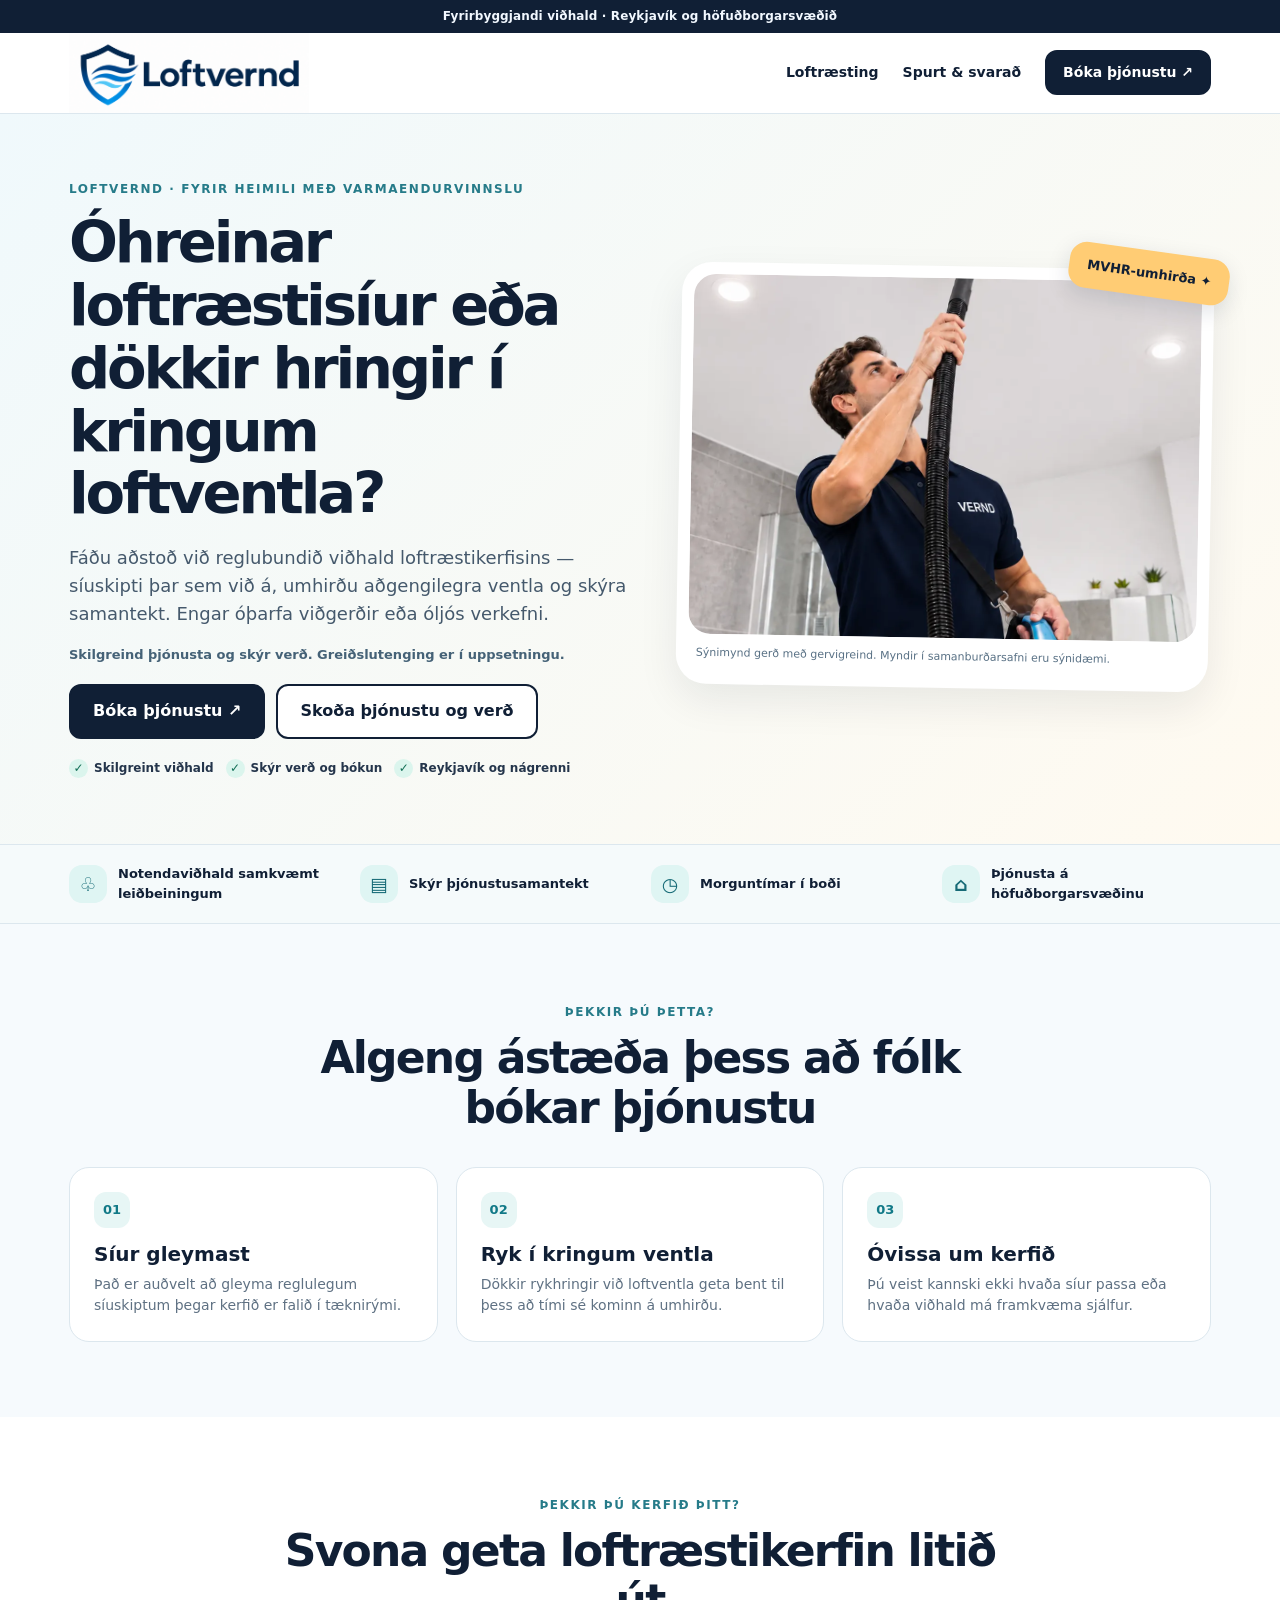
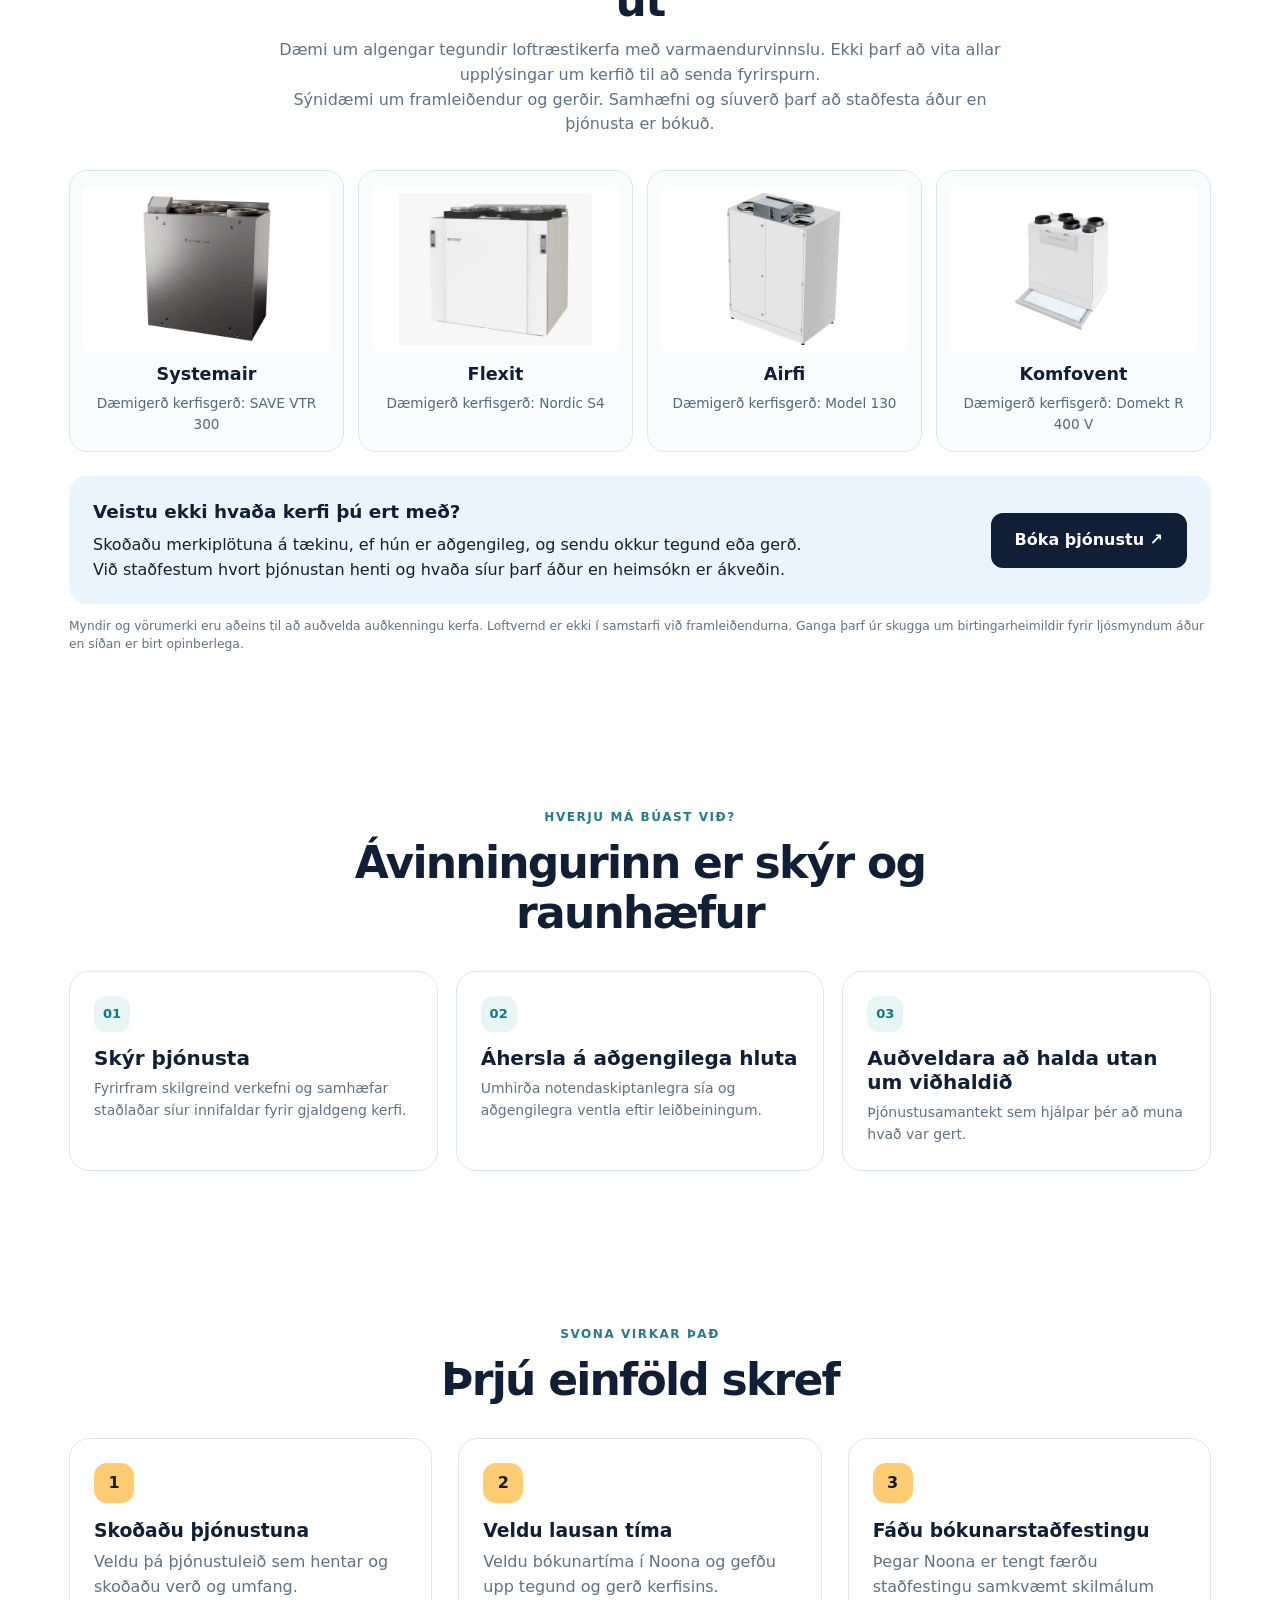
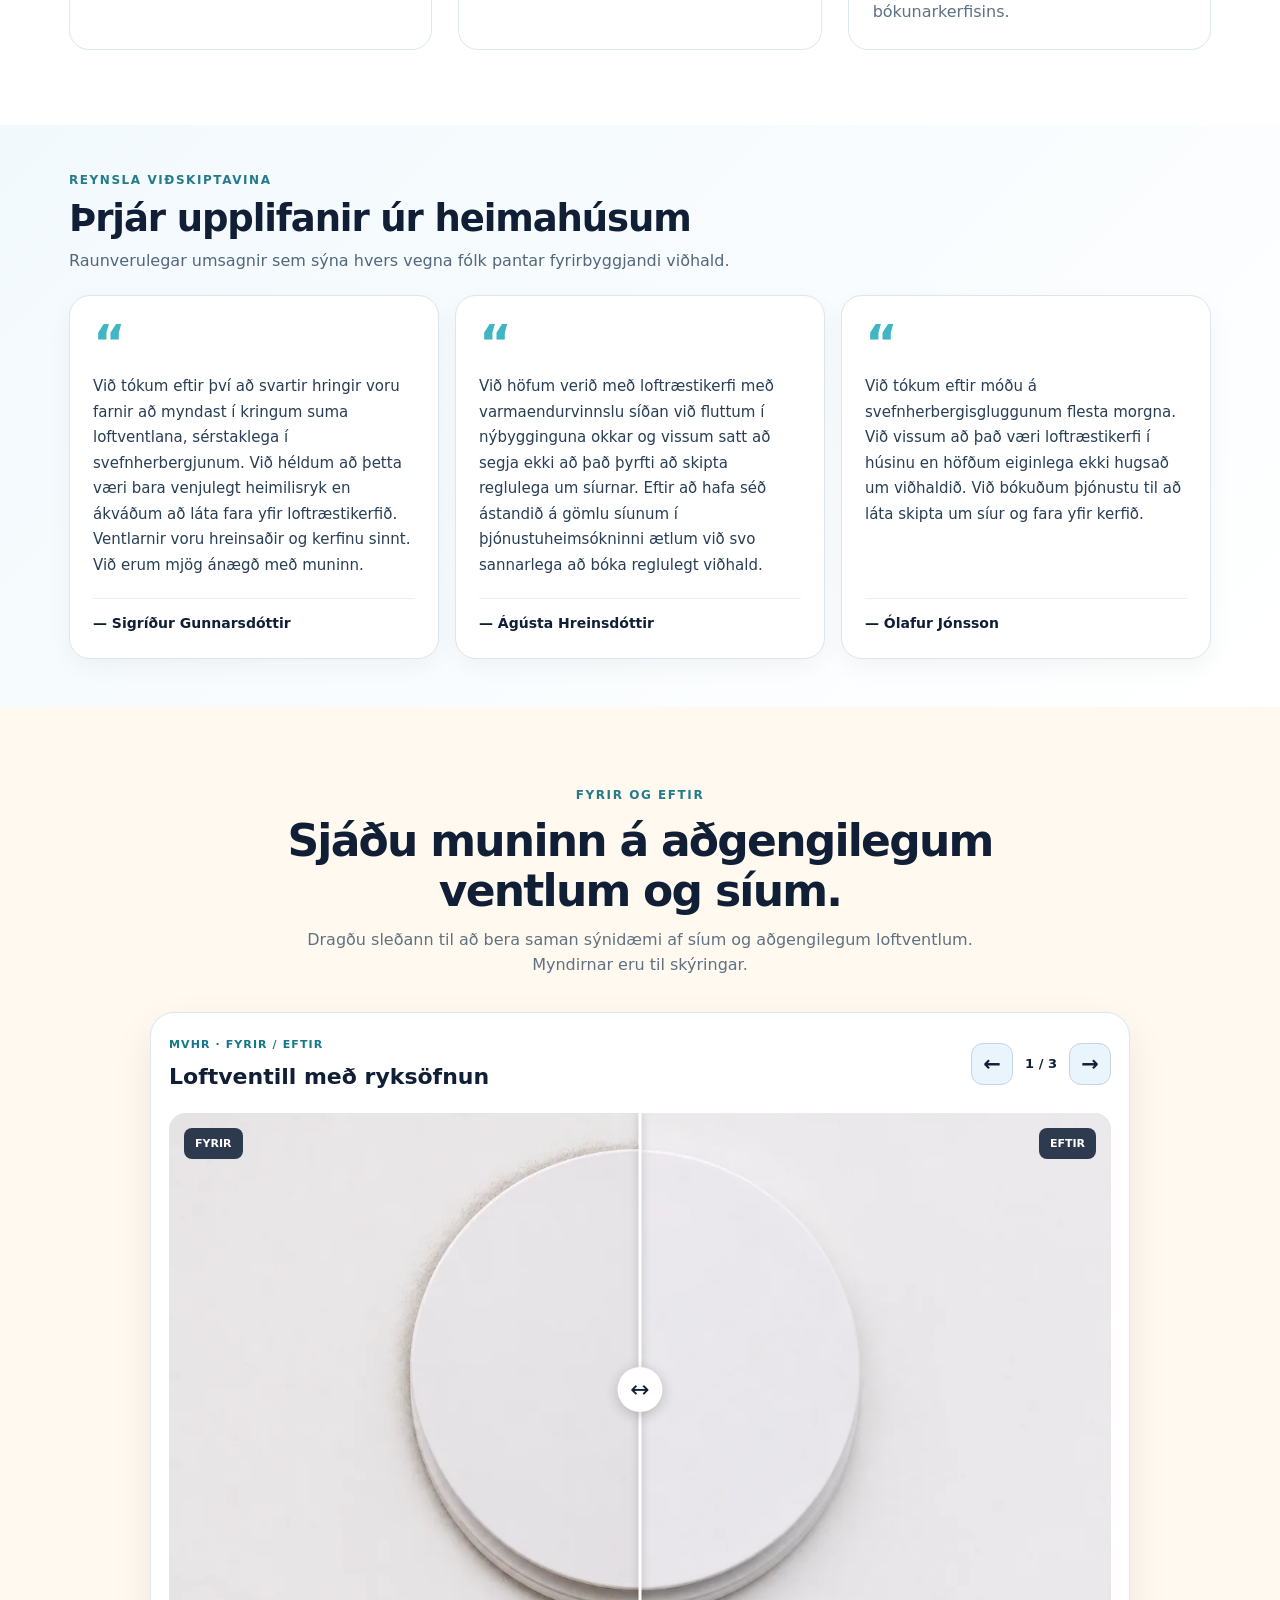
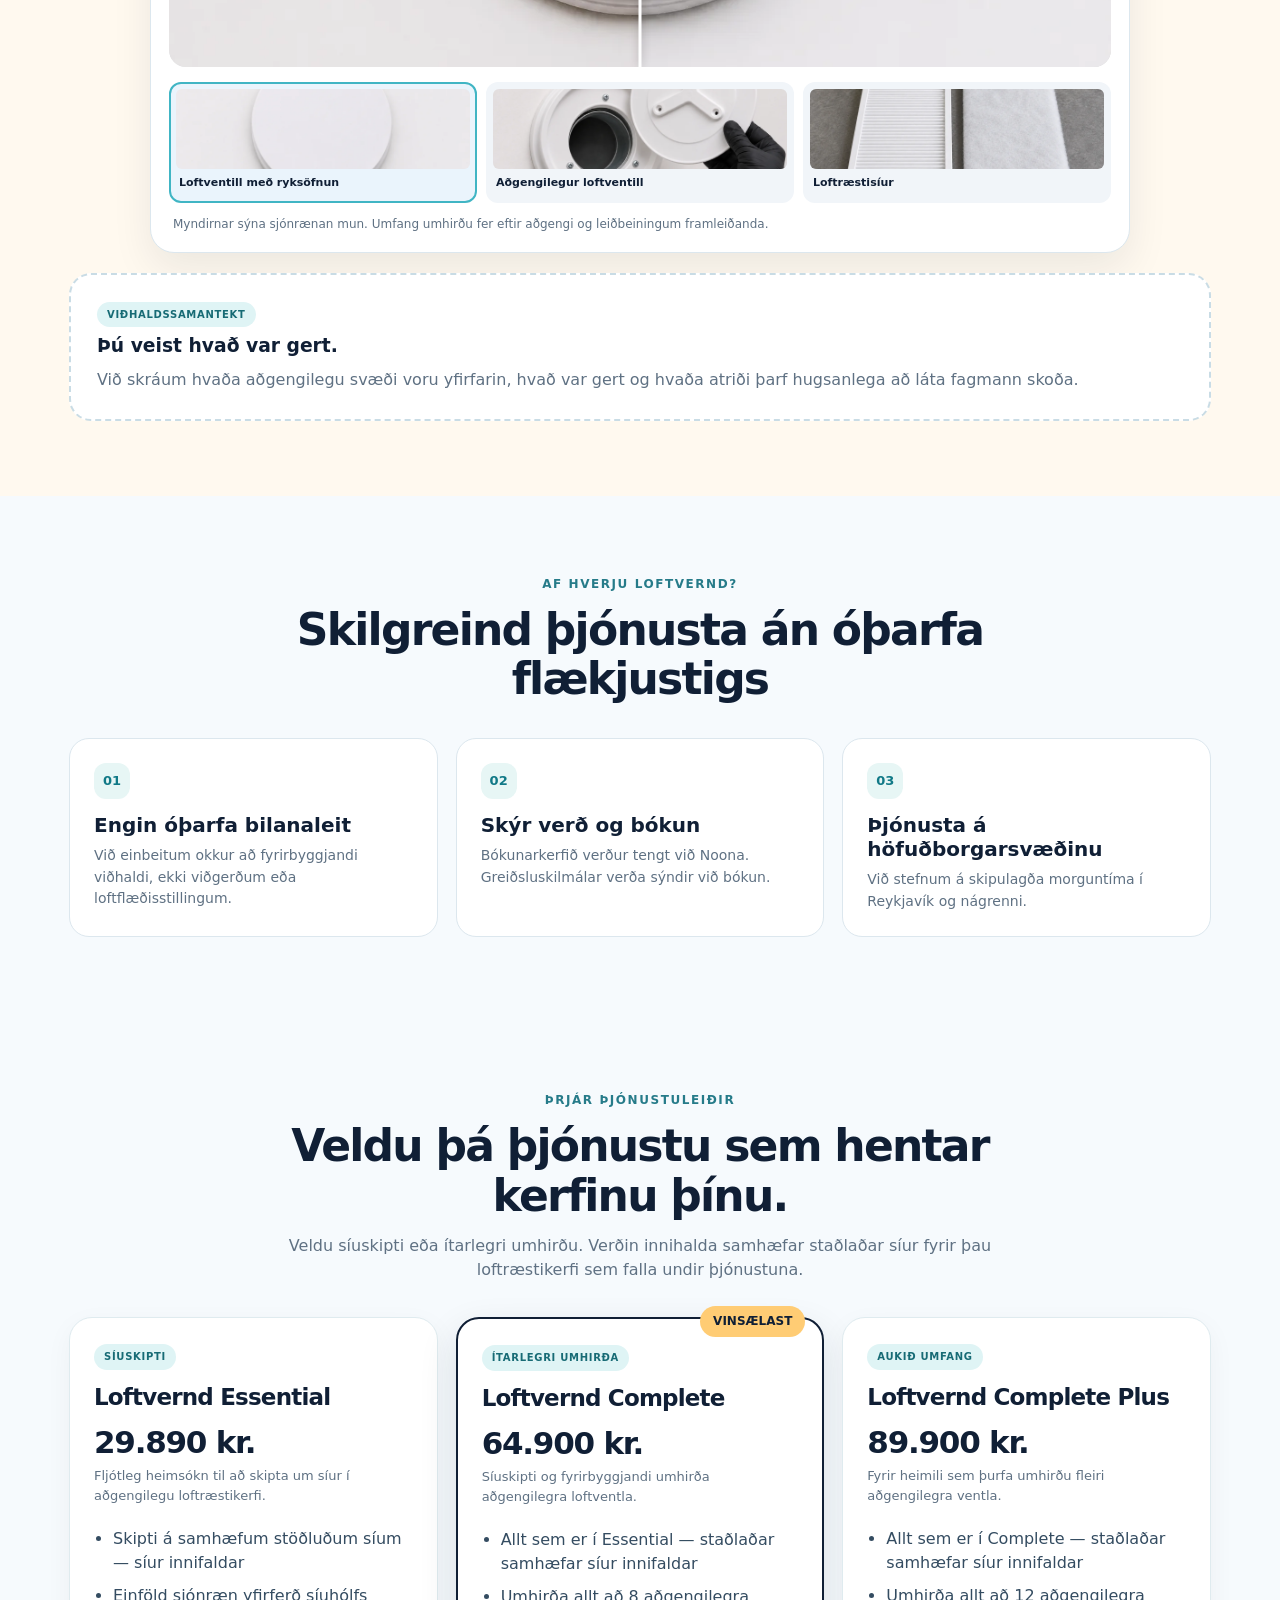
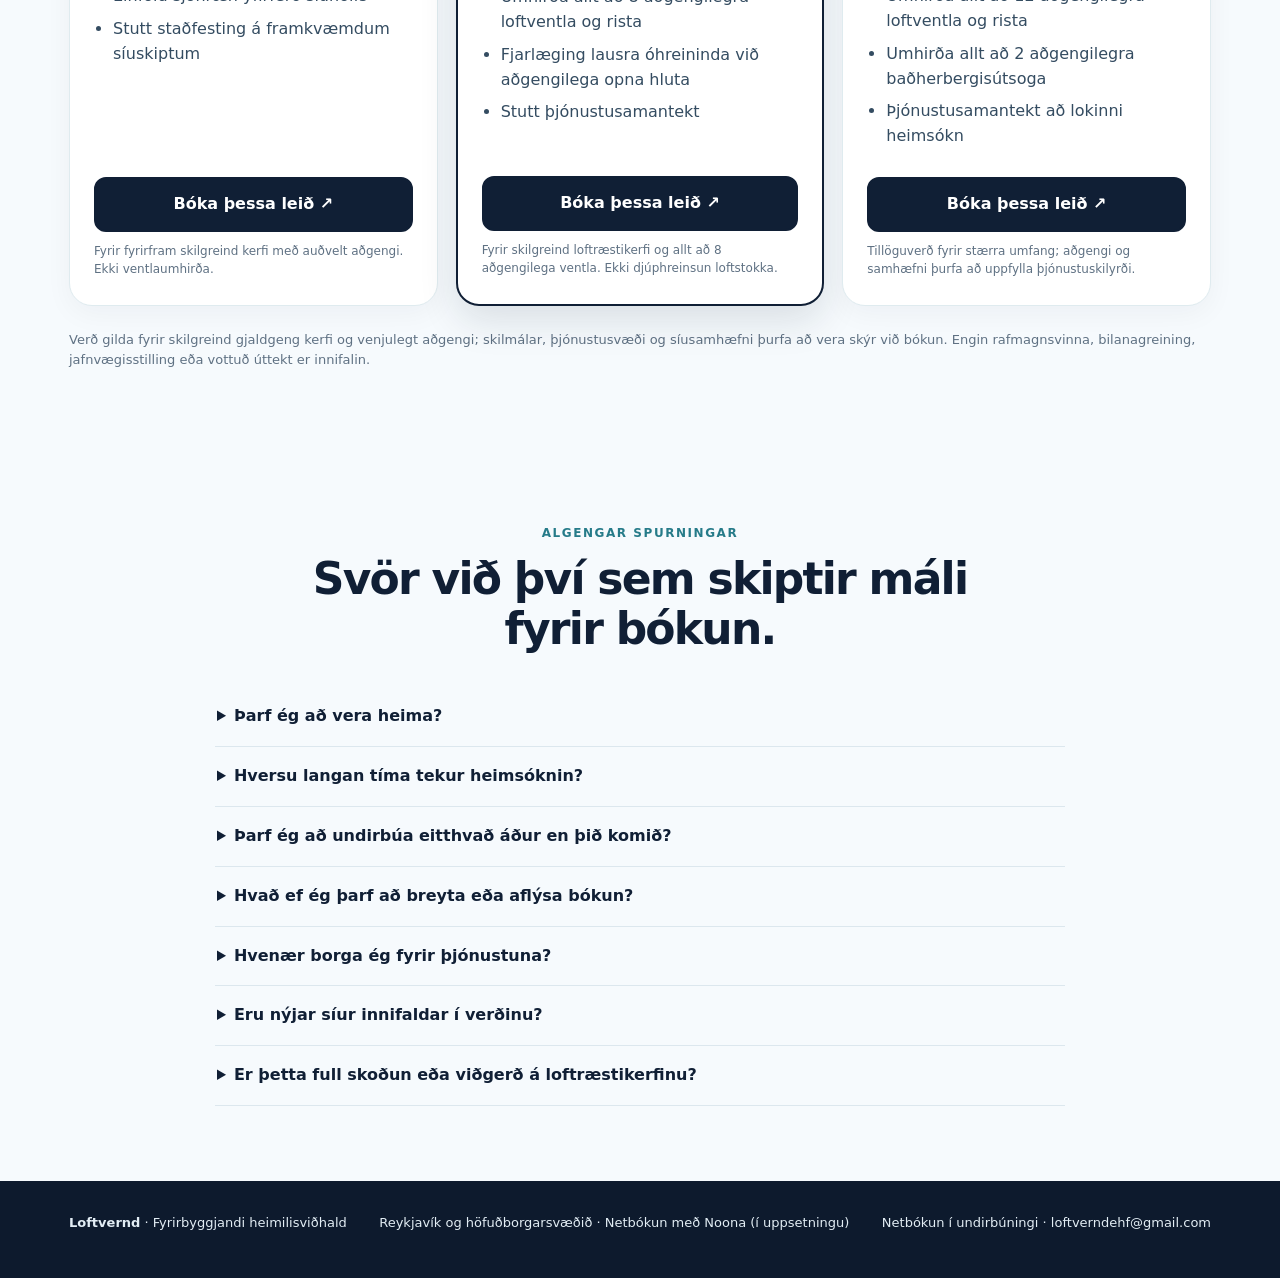
==== commit 567fe0de: "Add files via upload" ====
--- a/index.html
+++ b/index.html
@@ -1,7 +1,7 @@
 <!DOCTYPE html>
 <!DOCTYPE html>
 
-<html lang="is"><head><meta charset="utf-8"/><meta content="width=device-width,initial-scale=1" name="viewport"/><meta content="#101F35" name="theme-color"/><meta content="Loftvernd býður upp á síuskipti og fyrirbyggjandi umhirðu aðgengilegra loftventla á höfuðborgarsvæðinu. Þrjár skýrar þjónustuleiðir með föstum verði." name="description"/><title>Loftvernd | Viðhald loftræstikerfa og síuskipti</title><link href="assets/loftvernd-favicon.png" rel="icon" type="image/png"/><link href="assets/style.css" rel="stylesheet"/></head><body id="top"><div class="notice">Fyrirbyggjandi viðhald · Reykjavík og höfuðborgarsvæðið</div><header class="site-header"><div class="shell head-inner"><a aria-label="Loftvernd — efst á síðu" class="brand brand-loftvernd" href="#top"><img alt="Loftvernd" src="assets/loftvernd-logo.png"/></a><nav class="nav"><a href="index.html">Loftræsting</a><a href="#faq">Spurt &amp; svarað</a><a class="btn btn-sm" data-cta="nav_request" href="#booking">Bóka þjónustu ↗</a></nav></div></header><main><section class="hero"><div class="shell hero-inner"><div><span class="eyebrow">LOFTVERND · FYRIR HEIMILI MEÐ VARMAENDURVINNSLU</span><h1>Óhreinar loftræstisíur eða dökkir hringir í kringum loftventla?</h1><p class="lead">Fáðu aðstoð við reglubundið viðhald loftræstikerfisins — síuskipti þar sem við á, umhirðu aðgengilegra ventla og skýra samantekt. Engar óþarfa viðgerðir eða óljós verkefni.</p><p class="hero-note">Skilgreind þjónusta og skýr verð. Greiðslutenging er í uppsetningu.</p><div class="hero-actions"><a class="btn" data-cta="hero_request" href="#booking">Bóka þjónustu ↗</a><a class="btn btn-alt" data-cta="hero_prices" href="#services">Skoða þjónustu og verð</a></div><div class="trust-mini"><span>Skilgreint viðhald</span><span>Skýr verð og bókun</span><span>Reykjavík og nágrenni</span></div></div><div class="hero-visual"><img alt="Sýnidæmi búið til með gervigreind: starfsmaður við loftræstiventil" src="assets/vent-technician.webp"/><span class="sticker">MVHR-umhirða ✦</span><div class="caption">Sýnimynd gerð með gervigreind. Myndir í samanburðarsafni eru sýnidæmi.</div></div></div></section><div class="strip"><div class="shell trust-row"><div class="trust-item"><span class="iconbox">♧</span> Notendaviðhald samkvæmt leiðbeiningum</div><div class="trust-item"><span class="iconbox">▤</span> Skýr þjónustusamantekt</div><div class="trust-item"><span class="iconbox">◷</span> Morguntímar í boði</div><div class="trust-item"><span class="iconbox">⌂</span> Þjónusta á höfuðborgarsvæðinu</div></div></div><section class="section soft" id="problems"><div class="shell"><div class="section-header"><span class="eyebrow">ÞEKKIR ÞÚ ÞETTA?</span><h2>Algeng ástæða þess að fólk bókar þjónustu</h2></div><div class="sales-grid"><article class="sales-tile"><span class="sales-tile-number">01</span><h3>Síur gleymast</h3><p>Það er auðvelt að gleyma reglulegum síuskiptum þegar kerfið er falið í tæknirými.</p></article><article class="sales-tile"><span class="sales-tile-number">02</span><h3>Ryk í kringum ventla</h3><p>Dökkir rykhringir við loftventla geta bent til þess að tími sé kominn á umhirðu.</p></article><article class="sales-tile"><span class="sales-tile-number">03</span><h3>Óvissa um kerfið</h3><p>Þú veist kannski ekki hvaða síur passa eða hvaða viðhald má framkvæma sjálfur.</p></article></div></div></section><section class="section mvhr-brand-section" id="systems"><div class="shell">
+<html lang="is"><head><meta charset="utf-8"/><meta content="width=device-width,initial-scale=1" name="viewport"/><meta content="#101F35" name="theme-color"/><meta content="Loftvernd býður upp á síuskipti og fyrirbyggjandi umhirðu aðgengilegra loftventla á höfuðborgarsvæðinu. Þrjár skýrar þjónustuleiðir með föstum verði." name="description"/><title>Loftvernd | Viðhald loftræstikerfa og síuskipti</title><link href="assets/loftvernd-favicon.png" rel="icon" type="image/png"/><link href="assets/style.css" rel="stylesheet"/></head><body id="top"><div class="notice">Fyrirbyggjandi viðhald · Reykjavík og höfuðborgarsvæðið</div><header class="site-header"><div class="shell head-inner"><a aria-label="Loftvernd — efst á síðu" class="brand brand-loftvernd" href="#top"><img alt="Loftvernd" src="assets/loftvernd-logo.png"/></a><nav class="nav"><a href="index.html">Loftræsting</a><a href="#faq">Spurt &amp; svarað</a><a class="btn btn-sm" data-cta="nav_request" href="booking.html">Bóka þjónustu ↗</a></nav></div></header><main><section class="hero"><div class="shell hero-inner"><div><span class="eyebrow">LOFTVERND · FYRIR HEIMILI MEÐ VARMAENDURVINNSLU</span><h1>Óhreinar loftræstisíur eða dökkir hringir í kringum loftventla?</h1><p class="lead">Fáðu aðstoð við reglubundið viðhald loftræstikerfisins — síuskipti þar sem við á, umhirðu aðgengilegra ventla og skýra samantekt. Engar óþarfa viðgerðir eða óljós verkefni.</p><p class="hero-note">Skilgreind þjónusta og skýr verð. Greiðslutenging er í uppsetningu.</p><div class="hero-actions"><a class="btn" data-cta="hero_request" href="booking.html">Bóka þjónustu ↗</a><a class="btn btn-alt" data-cta="hero_prices" href="#services">Skoða þjónustu og verð</a></div><div class="trust-mini"><span>Skilgreint viðhald</span><span>Skýr verð og bókun</span><span>Reykjavík og nágrenni</span></div></div><div class="hero-visual"><img alt="Sýnidæmi búið til með gervigreind: starfsmaður við loftræstiventil" src="assets/vent-technician.webp"/><span class="sticker">MVHR-umhirða ✦</span><div class="caption">Sýnimynd gerð með gervigreind. Myndir í samanburðarsafni eru sýnidæmi.</div></div></div></section><div class="strip"><div class="shell trust-row"><div class="trust-item"><span class="iconbox">♧</span> Notendaviðhald samkvæmt leiðbeiningum</div><div class="trust-item"><span class="iconbox">▤</span> Skýr þjónustusamantekt</div><div class="trust-item"><span class="iconbox">◷</span> Morguntímar í boði</div><div class="trust-item"><span class="iconbox">⌂</span> Þjónusta á höfuðborgarsvæðinu</div></div></div><section class="section soft" id="problems"><div class="shell"><div class="section-header"><span class="eyebrow">ÞEKKIR ÞÚ ÞETTA?</span><h2>Algeng ástæða þess að fólk bókar þjónustu</h2></div><div class="sales-grid"><article class="sales-tile"><span class="sales-tile-number">01</span><h3>Síur gleymast</h3><p>Það er auðvelt að gleyma reglulegum síuskiptum þegar kerfið er falið í tæknirými.</p></article><article class="sales-tile"><span class="sales-tile-number">02</span><h3>Ryk í kringum ventla</h3><p>Dökkir rykhringir við loftventla geta bent til þess að tími sé kominn á umhirðu.</p></article><article class="sales-tile"><span class="sales-tile-number">03</span><h3>Óvissa um kerfið</h3><p>Þú veist kannski ekki hvaða síur passa eða hvaða viðhald má framkvæma sjálfur.</p></article></div></div></section><section class="section mvhr-brand-section" id="systems"><div class="shell">
 <div class="section-header"><span class="eyebrow">ÞEKKIR ÞÚ KERFIÐ ÞITT?</span><h2>Svona geta loftræstikerfin litið út</h2><p>Dæmi um algengar tegundir loftræstikerfa með varmaendurvinnslu. Ekki þarf að vita allar upplýsingar um kerfið til að senda fyrirspurn.</p><p class="systems-disclaimer">Sýnidæmi um framleiðendur og gerðir. Samhæfni og síuverð þarf að staðfesta áður en þjónusta er bókuð.</p></div>
 <div class="mvhr-brand-grid">
 <article class="mvhr-brand-card"><img alt="Loftræstisamstæða — Systemair" height="168" loading="lazy" src="assets/mvhr-brands/systemair.png" width="260"/><h3>Systemair</h3><p>Dæmigerð kerfisgerð: SAVE VTR 300</p></article>
@@ -9,22 +9,14 @@
 <article class="mvhr-brand-card"><img alt="Loftræstisamstæða — Airfi" height="168" loading="lazy" src="assets/mvhr-brands/airfi.png" width="260"/><h3>Airfi</h3><p>Dæmigerð kerfisgerð: Model 130</p></article>
 <article class="mvhr-brand-card"><img alt="Loftræstisamstæða — Komfovent" height="168" loading="lazy" src="assets/mvhr-brands/komfovent.png" width="260"/><h3>Komfovent</h3><p>Dæmigerð kerfisgerð: Domekt R 400 V</p></article>
 </div>
-<div class="mvhr-brand-cta"><div><h3>Veistu ekki hvaða kerfi þú ert með?</h3><p>Skoðaðu merkiplötuna á tækinu, ef hún er aðgengileg, og sendu okkur tegund eða gerð. Við staðfestum hvort þjónustan henti og hvaða síur þarf áður en heimsókn er ákveðin.</p></div><a class="btn" data-cta="systems_request" href="#booking">Bóka þjónustu ↗</a></div>
+<div class="mvhr-brand-cta"><div><h3>Veistu ekki hvaða kerfi þú ert með?</h3><p>Skoðaðu merkiplötuna á tækinu, ef hún er aðgengileg, og sendu okkur tegund eða gerð. Við staðfestum hvort þjónustan henti og hvaða síur þarf áður en heimsókn er ákveðin.</p></div><a class="btn" data-cta="systems_request" href="booking.html">Bóka þjónustu ↗</a></div>
 <p class="mvhr-brand-disclaimer">Myndir og vörumerki eru aðeins til að auðvelda auðkenningu kerfa. Loftvernd er ekki í samstarfi við framleiðendurna. Ganga þarf úr skugga um birtingarheimildir fyrir ljósmyndum áður en síðan er birt opinberlega.</p>
 </div></section><section class="section" id="benefits"><div class="shell"><div class="section-header"><span class="eyebrow">HVERJU MÁ BÚAST VIÐ?</span><h2>Ávinningurinn er skýr og raunhæfur</h2></div><div class="sales-grid"><article class="sales-tile"><span class="sales-tile-number">01</span><h3>Skýr þjónusta</h3><p>Fyrirfram skilgreind verkefni og samhæfar staðlaðar síur innifaldar fyrir gjaldgeng kerfi.</p></article><article class="sales-tile"><span class="sales-tile-number">02</span><h3>Áhersla á aðgengilega hluta</h3><p>Umhirða notendaskiptanlegra sía og aðgengilegra ventla eftir leiðbeiningum.</p></article><article class="sales-tile"><span class="sales-tile-number">03</span><h3>Auðveldara að halda utan um viðhaldið</h3><p>Þjónustusamantekt sem hjálpar þér að muna hvað var gert.</p></article></div></div></section><section class="section" id="how"><div class="shell"><div class="section-header"><span class="eyebrow">SVONA VIRKAR ÞAÐ</span><h2>Þrjú einföld skref</h2></div><div class="three-steps"><div class="step"><span class="step-num">1</span><h3>Skoðaðu þjónustuna</h3><p>Veldu þá þjónustuleið sem hentar og skoðaðu verð og umfang.</p></div><div class="step"><span class="step-num">2</span><h3>Veldu lausan tíma</h3><p>Veldu bókunartíma í Noona og gefðu upp tegund og gerð kerfisins.</p></div><div class="step"><span class="step-num">3</span><h3>Fáðu bókunarstaðfestingu</h3><p>Þegar Noona er tengt færðu staðfestingu samkvæmt skilmálum bókunarkerfisins.</p></div></div></div></section><section class="review reviews-three" id="reviews"><div class="shell"><div class="section-header review-heading"><span class="eyebrow">REYNSLA VIÐSKIPTAVINA</span><h2>Þrjár upplifanir úr heimahúsum</h2><p>Raunverulegar umsagnir sem sýna hvers vegna fólk pantar fyrirbyggjandi viðhald.</p></div><div class="testimonial-grid"><figure class="testimonial-card"><div aria-hidden="true" class="testimonial-quote">“</div><blockquote>Við tókum eftir því að svartir hringir voru farnir að myndast í kringum suma loftventlana, sérstaklega í svefnherbergjunum. Við héldum að þetta væri bara venjulegt heimilisryk en ákváðum að láta fara yfir loftræstikerfið. Ventlarnir voru hreinsaðir og kerfinu sinnt. Við erum mjög ánægð með muninn.</blockquote><figcaption>— Sigríður Gunnarsdóttir</figcaption></figure><figure class="testimonial-card"><div aria-hidden="true" class="testimonial-quote">“</div><blockquote>Við höfum verið með loftræstikerfi með varmaendurvinnslu síðan við fluttum í nýbygginguna okkar og vissum satt að segja ekki að það þyrfti að skipta reglulega um síurnar. Eftir að hafa séð ástandið á gömlu síunum í þjónustuheimsókninni ætlum við svo sannarlega að bóka reglulegt viðhald.</blockquote><figcaption>— Ágústa Hreinsdóttir</figcaption></figure><figure class="testimonial-card"><div aria-hidden="true" class="testimonial-quote">“</div><blockquote>Við tókum eftir móðu á svefnherbergisgluggunum flesta morgna. Við vissum að það væri loftræstikerfi í húsinu en höfðum eiginlega ekki hugsað um viðhaldið. Við bókuðum þjónustu til að láta skipta um síur og fara yfir kerfið.</blockquote><figcaption>— Ólafur Jónsson</figcaption></figure></div></div></section><section class="section warm" id="proof"><div class="shell"><div class="section-header"><span class="eyebrow">FYRIR OG EFTIR</span><h2>Sjáðu muninn á aðgengilegum ventlum og síum.</h2><p>Dragðu sleðann til að bera saman sýnidæmi af síum og aðgengilegum loftventlum. Myndirnar eru til skýringar.</p></div><div aria-label="Fyrir og eftir myndasafn fyrir loftræstingu" class="gallery-widget">
 <div class="gallery-top"><div><span class="gallery-kicker">MVHR · FYRIR / EFTIR</span><h3 id="gallery-title">Loftventill með ryksöfnun</h3></div><div class="gallery-nav"><button aria-label="Fyrri mynd" id="gallery-prev" type="button">←</button><span aria-live="polite" id="gallery-count">1 / 3</span><button aria-label="Næsta mynd" id="gallery-next" type="button">→</button></div></div>
 <div class="comparison" id="comparison" style="--split:50%"><img alt="Fyrir: Loftventill með ryksöfnun" draggable="false" id="compare-before" src="assets/mvhr-gallery/ceiling-before.webp"/><img alt="Eftir: Loftventill með ryksöfnun" draggable="false" id="compare-after" src="assets/mvhr-gallery/ceiling-after.webp"/><div aria-hidden="true" class="comparison-line"><span>↔</span></div><span class="compare-label left">FYRIR</span><span class="compare-label right">EFTIR</span><input aria-label="Renndu til að bera saman fyrir og eftir mynd" id="compare-range" max="100" min="0" type="range" value="50"/></div>
 <div aria-label="Veldu samanburðarmynd" class="gallery-thumbs mvhr-gallery-thumbs" id="gallery-thumbs" role="group"></div>
 <p class="gallery-caption">Myndirnar sýna sjónrænan mun. Umfang umhirðu fer eftir aðgengi og leiðbeiningum framleiðanda.</p>
-</div><div class="proof-box" style="margin-top:20px"><span class="pill">VIÐHALDSSAMANTEKT</span><h3>Þú veist hvað var gert.</h3><p>Við skráum hvaða aðgengilegu svæði voru yfirfarin, hvað var gert og hvaða atriði þarf hugsanlega að láta fagmann skoða.</p></div></div></section><section class="section soft" id="why-us"><div class="shell"><div class="section-header"><span class="eyebrow">AF HVERJU LOFTVERND?</span><h2>Skilgreind þjónusta án óþarfa flækjustigs</h2></div><div class="sales-grid"><article class="sales-tile"><span class="sales-tile-number">01</span><h3>Engin óþarfa bilanaleit</h3><p>Við einbeitum okkur að fyrirbyggjandi viðhaldi, ekki viðgerðum eða loftflæðisstillingum.</p></article><article class="sales-tile"><span class="sales-tile-number">02</span><h3>Skýr verð og bókun</h3><p>Bókunarkerfið verður tengt við Noona. Greiðsluskilmálar verða sýndir við bókun.</p></article><article class="sales-tile"><span class="sales-tile-number">03</span><h3>Þjónusta á höfuðborgarsvæðinu</h3><p>Við stefnum á skipulagða morguntíma í Reykjavík og nágrenni.</p></article></div></div></section><section class="section soft" id="services"><div class="shell"><div class="section-header"><span class="eyebrow">ÞRJÁR ÞJÓNUSTULEIÐIR</span><h2>Veldu þá þjónustu sem hentar kerfinu þínu.</h2><p>Veldu síuskipti eða ítarlegri umhirðu. Verðin innihalda samhæfar staðlaðar síur fyrir þau loftræstikerfi sem falla undir þjónustuna.</p></div><div class="cards"><article class="card"><span class="pill">SÍUSKIPTI</span><h3>Loftvernd Essential</h3><div class="price">29.890 kr.</div><div class="meta">Fljótleg heimsókn til að skipta um síur í aðgengilegu loftræstikerfi.</div><ul><li>Skipti á samhæfum stöðluðum síum — síur innifaldar</li><li>Einföld sjónræn yfirferð síuhólfs</li><li>Stutt staðfesting á framkvæmdum síuskiptum</li></ul><a class="btn" data-cta="package_request" data-service="Loftvernd Essential" href="#booking">Bóka þessa leið ↗</a><div class="smallprint">Fyrir fyrirfram skilgreind kerfi með auðvelt aðgengi. Ekki ventlaumhirða.</div></article><article class="card featured"><span class="badge-tag">VINSÆLAST</span><span class="pill">ÍTARLEGRI UMHIRÐA</span><h3>Loftvernd Complete</h3><div class="price">64.900 kr.</div><div class="meta">Síuskipti og fyrirbyggjandi umhirða aðgengilegra loftventla.</div><ul><li>Allt sem er í Essential — staðlaðar samhæfar síur innifaldar</li><li>Umhirða allt að 8 aðgengilegra loftventla og rista</li><li>Fjarlæging lausra óhreininda við aðgengilega opna hluta</li><li>Stutt þjónustusamantekt</li></ul><a class="btn" data-cta="package_request" data-service="Loftvernd Complete" href="#booking">Bóka þessa leið ↗</a><div class="smallprint">Fyrir skilgreind loftræstikerfi og allt að 8 aðgengilega ventla. Ekki djúphreinsun loftstokka.</div></article><article class="card"><span class="pill">AUKIÐ UMFANG</span><h3>Loftvernd Complete Plus</h3><div class="price">89.900 kr.</div><div class="meta">Fyrir heimili sem þurfa umhirðu fleiri aðgengilegra ventla.</div><ul><li>Allt sem er í Complete — staðlaðar samhæfar síur innifaldar</li><li>Umhirða allt að 12 aðgengilegra loftventla og rista</li><li>Umhirða allt að 2 aðgengilegra baðherbergisútsoga</li><li>Þjónustusamantekt að lokinni heimsókn</li></ul><a class="btn" data-cta="package_request" data-service="Loftvernd Complete Plus" href="#booking">Bóka þessa leið ↗</a><div class="smallprint">Tillöguverð fyrir stærra umfang; aðgengi og samhæfni þurfa að uppfylla þjónustuskilyrði.</div></article></div><p class="blurb">Verð gilda fyrir skilgreind gjaldgeng kerfi og venjulegt aðgengi; skilmálar, þjónustusvæði og síusamhæfni þurfa að vera skýr við bókun. Engin rafmagnsvinna, bilanagreining, jafnvægisstilling eða vottuð úttekt er innifalin.</p></div></section><section class="section soft" id="faq"><div class="shell"><div class="section-header"><span class="eyebrow">ALGENGAR SPURNINGAR</span><h2>Svör við því sem skiptir máli fyrir bókun.</h2></div><div class="faq"><details><summary>Þarf ég að vera heima?</summary><p>Já, við biðjum um að fullorðinn einstaklingur sé á staðnum meðan heimsóknin fer fram, svo hægt sé að tryggja aðgang og fara yfir niðurstöðuna.</p></details><details><summary>Hversu langan tíma tekur heimsóknin?</summary><p>Tíminn fer eftir umfangi þjónustu, aðgengi og gerð loftræstikerfis. Áætluð tímalengd verður staðfest þegar heimsókn er bókuð.</p></details><details><summary>Þarf ég að undirbúa eitthvað áður en þið komið?</summary><p>Það nægir að hafa gott aðgengi að tækinu eða kerfinu og svæðinu í kring. Þú þarft ekki að taka neitt í sundur. Gott er að hafa tegund og gerð tækis tiltæka ef þú veist hana.</p></details><details><summary>Hvað ef ég þarf að breyta eða aflýsa bókun?</summary><p>Hafðu samband eins fljótt og þú getur. Við reynum að finna annan lausan morguntíma. Nánari skilmálar verða birtir áður en bókun opnar.</p></details><details><summary>Hvenær borga ég fyrir þjónustuna?</summary><p>Greiðsluskilmálar birtast í Noona þegar netbókun hefur verið virkjuð. Samhæfar staðlaðar síur eru innifaldar fyrir gjaldgeng kerfi.</p></details><details><summary>Eru nýjar síur innifaldar í verðinu?</summary><p>Já, samhæfar staðlaðar síur eru innifaldar fyrir þau kerfi sem falla undir þjónustuna. Athuga þarf tegund kerfis fyrir staðfestingu.</p></details><details><summary>Er þetta full skoðun eða viðgerð á loftræstikerfinu?</summary><p>Nei, Loftvernd sinnir skilgreindu, aðgengilegu notendaviðhaldi. Rafmagnsvinna, viðgerðir, loftflæðismælingar, stillingar og vottun eru ekki innifalin.</p></details></div></div></section><section class="section request-section" id="booking"><div class="shell request-layout"><div><span class="eyebrow">BÓKAÐU ÞJÓNUSTU</span><h2>Veldu þjónustu og bókaðu á netinu.</h2><p>Skoðaðu þjónustuleiðirnar, veldu lausan tíma og skráðu tegund og gerð loftræstikerfisins í Noona-bókuninni.</p><div class="request-points"><span>✓ Þrjár skýrar þjónustuleiðir</span><span>✓ Bókun eftir lausum tímum</span><span>✓ Staðfesting og greiðsluskilmálar í Noona</span></div><p class="preview-warning"><strong>Greiðslur í uppsetningu:</strong> Teya-netgreiðslur eru ekki virkar enn. Skoðaðu lausa tíma og bókunarmöguleika hér að neðan.</p></div><div class="noona-panel" style="min-width:0;overflow:visible">
-<div class="noona-mark">N</div><span class="eyebrow">NETBÓKUN · NOONA</span>
-<h3>Veldu þjónustu og lausan tíma</h3>
-<p>Bókaðu beint hér á Loftvernd — án þess að yfirgefa síðuna. Greiðslur verða virkjaðar þegar tenging við Teya er tilbúin.</p>
-<div id="noona-embed-slot" style="display:block!important;visibility:visible!important;opacity:1!important;width:100%;min-height:760px;overflow:visible">
-<iframe title="Bóka hjá Loftvernd í Noona" src="https://noona.app/loftvernd/book?iframe=true&amp;darkModeDisabled=true&amp;showCancelButton=true" width="100%" height="850" frameborder="0" loading="eager" style="display:block!important;visibility:visible!important;width:100%;height:85vh;min-height:760px;border:0;background:white" allow="payment *"></iframe>
-</div>
-<p class="noona-help">Bókun fer fram í dagatalinu hér fyrir ofan. Ef engir tímar birtast skaltu athuga opnunartíma og bókanlegar þjónustur í Noona HQ.</p>
-</div></div></section></main><footer class="footer"><div class="shell footer-inner"><span><strong>Loftvernd</strong> · Fyrirbyggjandi heimilisviðhald</span><span>Reykjavík og höfuðborgarsvæðið · Netbókun með Noona (í uppsetningu)</span><span>Netbókun í undirbúningi · loftverndehf@gmail.com</span></div></footer><div class="mobile-cta"><a class="btn" data-cta="sticky_request" href="#booking">Bóka þjónustu ↗</a></div><script>
+</div><div class="proof-box" style="margin-top:20px"><span class="pill">VIÐHALDSSAMANTEKT</span><h3>Þú veist hvað var gert.</h3><p>Við skráum hvaða aðgengilegu svæði voru yfirfarin, hvað var gert og hvaða atriði þarf hugsanlega að láta fagmann skoða.</p></div></div></section><section class="section soft" id="why-us"><div class="shell"><div class="section-header"><span class="eyebrow">AF HVERJU LOFTVERND?</span><h2>Skilgreind þjónusta án óþarfa flækjustigs</h2></div><div class="sales-grid"><article class="sales-tile"><span class="sales-tile-number">01</span><h3>Engin óþarfa bilanaleit</h3><p>Við einbeitum okkur að fyrirbyggjandi viðhaldi, ekki viðgerðum eða loftflæðisstillingum.</p></article><article class="sales-tile"><span class="sales-tile-number">02</span><h3>Skýr verð og bókun</h3><p>Bókunarkerfið verður tengt við Noona. Greiðsluskilmálar verða sýndir við bókun.</p></article><article class="sales-tile"><span class="sales-tile-number">03</span><h3>Þjónusta á höfuðborgarsvæðinu</h3><p>Við stefnum á skipulagða morguntíma í Reykjavík og nágrenni.</p></article></div></div></section><section class="section soft" id="services"><div class="shell"><div class="section-header"><span class="eyebrow">ÞRJÁR ÞJÓNUSTULEIÐIR</span><h2>Veldu þá þjónustu sem hentar kerfinu þínu.</h2><p>Veldu síuskipti eða ítarlegri umhirðu. Verðin innihalda samhæfar staðlaðar síur fyrir þau loftræstikerfi sem falla undir þjónustuna.</p></div><div class="cards"><article class="card"><span class="pill">SÍUSKIPTI</span><h3>Loftvernd Essential</h3><div class="price">29.890 kr.</div><div class="meta">Fljótleg heimsókn til að skipta um síur í aðgengilegu loftræstikerfi.</div><ul><li>Skipti á samhæfum stöðluðum síum — síur innifaldar</li><li>Einföld sjónræn yfirferð síuhólfs</li><li>Stutt staðfesting á framkvæmdum síuskiptum</li></ul><a class="btn" data-cta="package_request" data-service="Loftvernd Essential" href="booking.html">Bóka þessa leið ↗</a><div class="smallprint">Fyrir fyrirfram skilgreind kerfi með auðvelt aðgengi. Ekki ventlaumhirða.</div></article><article class="card featured"><span class="badge-tag">VINSÆLAST</span><span class="pill">ÍTARLEGRI UMHIRÐA</span><h3>Loftvernd Complete</h3><div class="price">64.900 kr.</div><div class="meta">Síuskipti og fyrirbyggjandi umhirða aðgengilegra loftventla.</div><ul><li>Allt sem er í Essential — staðlaðar samhæfar síur innifaldar</li><li>Umhirða allt að 8 aðgengilegra loftventla og rista</li><li>Fjarlæging lausra óhreininda við aðgengilega opna hluta</li><li>Stutt þjónustusamantekt</li></ul><a class="btn" data-cta="package_request" data-service="Loftvernd Complete" href="booking.html">Bóka þessa leið ↗</a><div class="smallprint">Fyrir skilgreind loftræstikerfi og allt að 8 aðgengilega ventla. Ekki djúphreinsun loftstokka.</div></article><article class="card"><span class="pill">AUKIÐ UMFANG</span><h3>Loftvernd Complete Plus</h3><div class="price">89.900 kr.</div><div class="meta">Fyrir heimili sem þurfa umhirðu fleiri aðgengilegra ventla.</div><ul><li>Allt sem er í Complete — staðlaðar samhæfar síur innifaldar</li><li>Umhirða allt að 12 aðgengilegra loftventla og rista</li><li>Umhirða allt að 2 aðgengilegra baðherbergisútsoga</li><li>Þjónustusamantekt að lokinni heimsókn</li></ul><a class="btn" data-cta="package_request" data-service="Loftvernd Complete Plus" href="booking.html">Bóka þessa leið ↗</a><div class="smallprint">Tillöguverð fyrir stærra umfang; aðgengi og samhæfni þurfa að uppfylla þjónustuskilyrði.</div></article></div><p class="blurb">Verð gilda fyrir skilgreind gjaldgeng kerfi og venjulegt aðgengi; skilmálar, þjónustusvæði og síusamhæfni þurfa að vera skýr við bókun. Engin rafmagnsvinna, bilanagreining, jafnvægisstilling eða vottuð úttekt er innifalin.</p></div></section><section class="section soft" id="faq"><div class="shell"><div class="section-header"><span class="eyebrow">ALGENGAR SPURNINGAR</span><h2>Svör við því sem skiptir máli fyrir bókun.</h2></div><div class="faq"><details><summary>Þarf ég að vera heima?</summary><p>Já, við biðjum um að fullorðinn einstaklingur sé á staðnum meðan heimsóknin fer fram, svo hægt sé að tryggja aðgang og fara yfir niðurstöðuna.</p></details><details><summary>Hversu langan tíma tekur heimsóknin?</summary><p>Tíminn fer eftir umfangi þjónustu, aðgengi og gerð loftræstikerfis. Áætluð tímalengd verður staðfest þegar heimsókn er bókuð.</p></details><details><summary>Þarf ég að undirbúa eitthvað áður en þið komið?</summary><p>Það nægir að hafa gott aðgengi að tækinu eða kerfinu og svæðinu í kring. Þú þarft ekki að taka neitt í sundur. Gott er að hafa tegund og gerð tækis tiltæka ef þú veist hana.</p></details><details><summary>Hvað ef ég þarf að breyta eða aflýsa bókun?</summary><p>Hafðu samband eins fljótt og þú getur. Við reynum að finna annan lausan morguntíma. Nánari skilmálar verða birtir áður en bókun opnar.</p></details><details><summary>Hvenær borga ég fyrir þjónustuna?</summary><p>Greiðsluskilmálar birtast í Noona þegar netbókun hefur verið virkjuð. Samhæfar staðlaðar síur eru innifaldar fyrir gjaldgeng kerfi.</p></details><details><summary>Eru nýjar síur innifaldar í verðinu?</summary><p>Já, samhæfar staðlaðar síur eru innifaldar fyrir þau kerfi sem falla undir þjónustuna. Athuga þarf tegund kerfis fyrir staðfestingu.</p></details><details><summary>Er þetta full skoðun eða viðgerð á loftræstikerfinu?</summary><p>Nei, Loftvernd sinnir skilgreindu, aðgengilegu notendaviðhaldi. Rafmagnsvinna, viðgerðir, loftflæðismælingar, stillingar og vottun eru ekki innifalin.</p></details></div></div></section></main><footer class="footer"><div class="shell footer-inner"><span><strong>Loftvernd</strong> · Fyrirbyggjandi heimilisviðhald</span><span>Reykjavík og höfuðborgarsvæðið · Netbókun með Noona (í uppsetningu)</span><span>Netbókun í undirbúningi · loftverndehf@gmail.com</span></div></footer><div class="mobile-cta"><a class="btn" data-cta="sticky_request" href="booking.html">Bóka þjónustu ↗</a></div><script>
 (()=>{
  const data=[
   {id:'ceiling',title:'Loftventill með ryksöfnun'},
